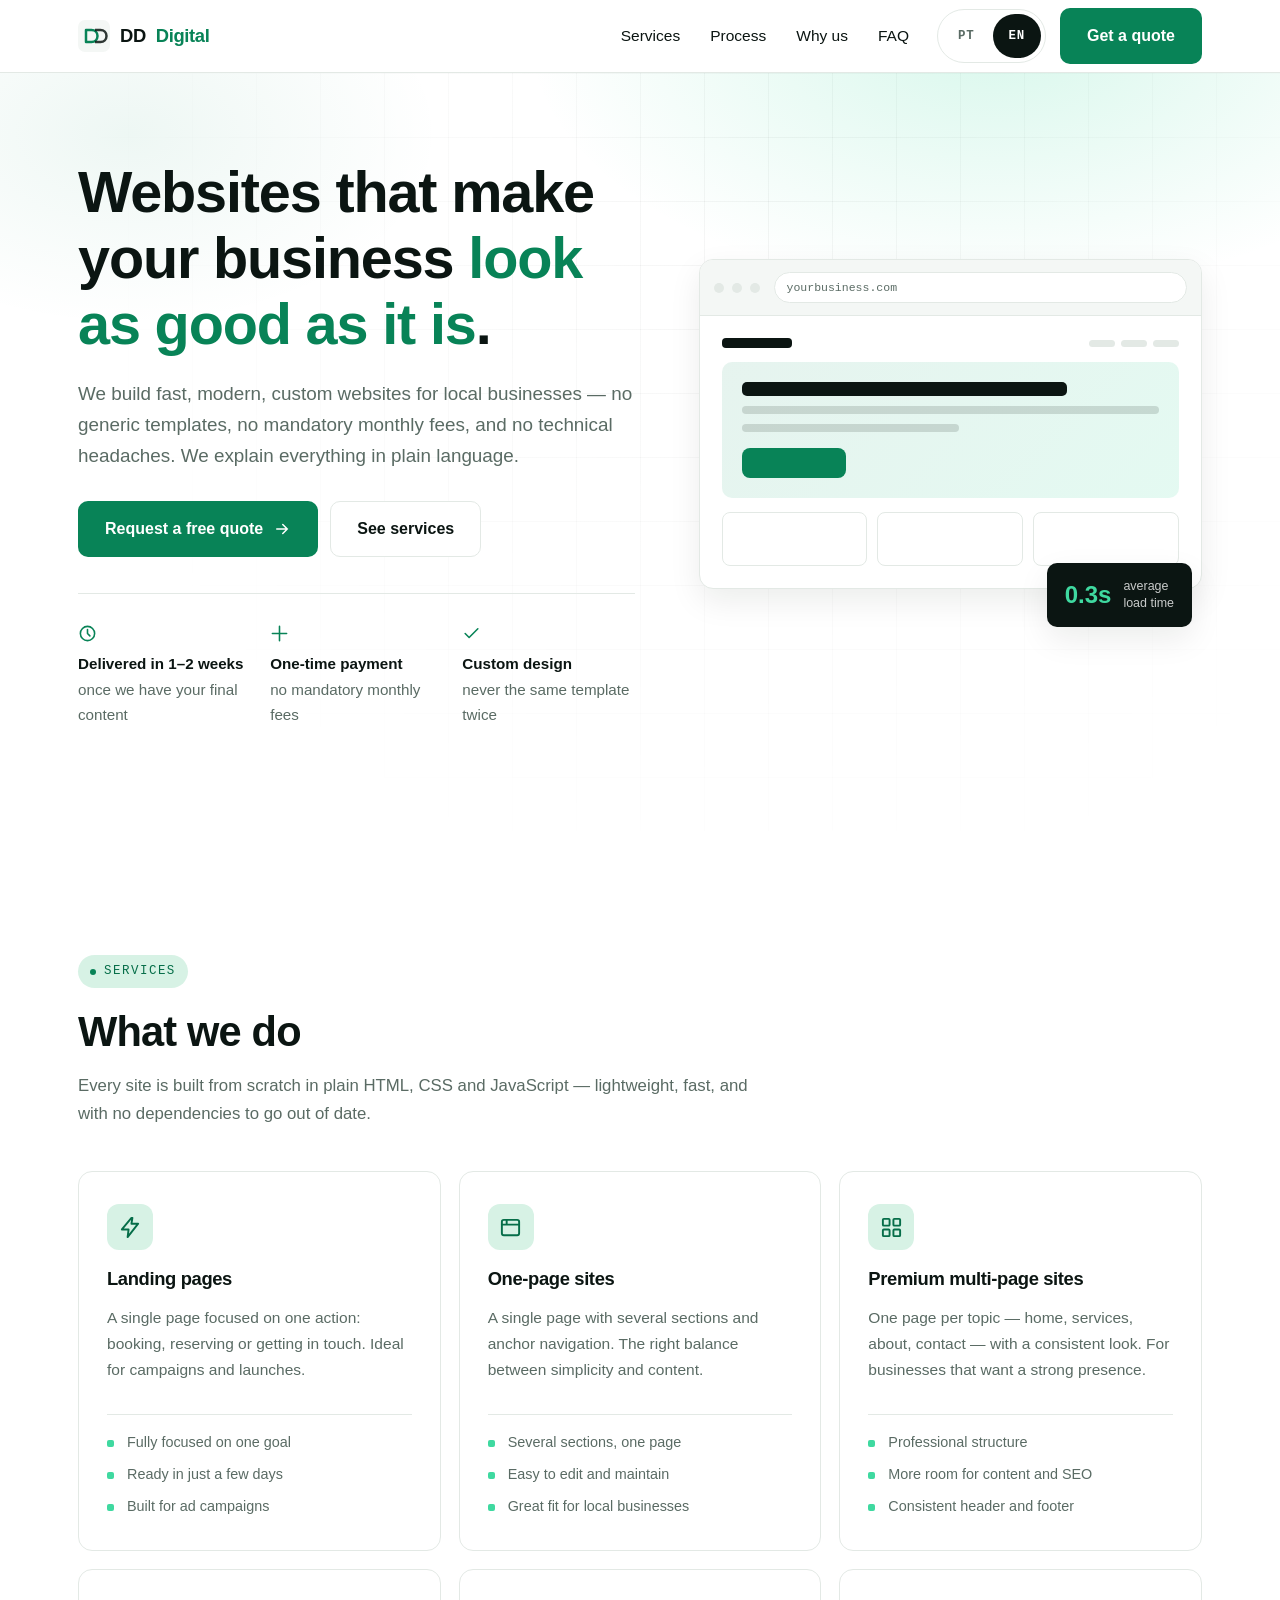
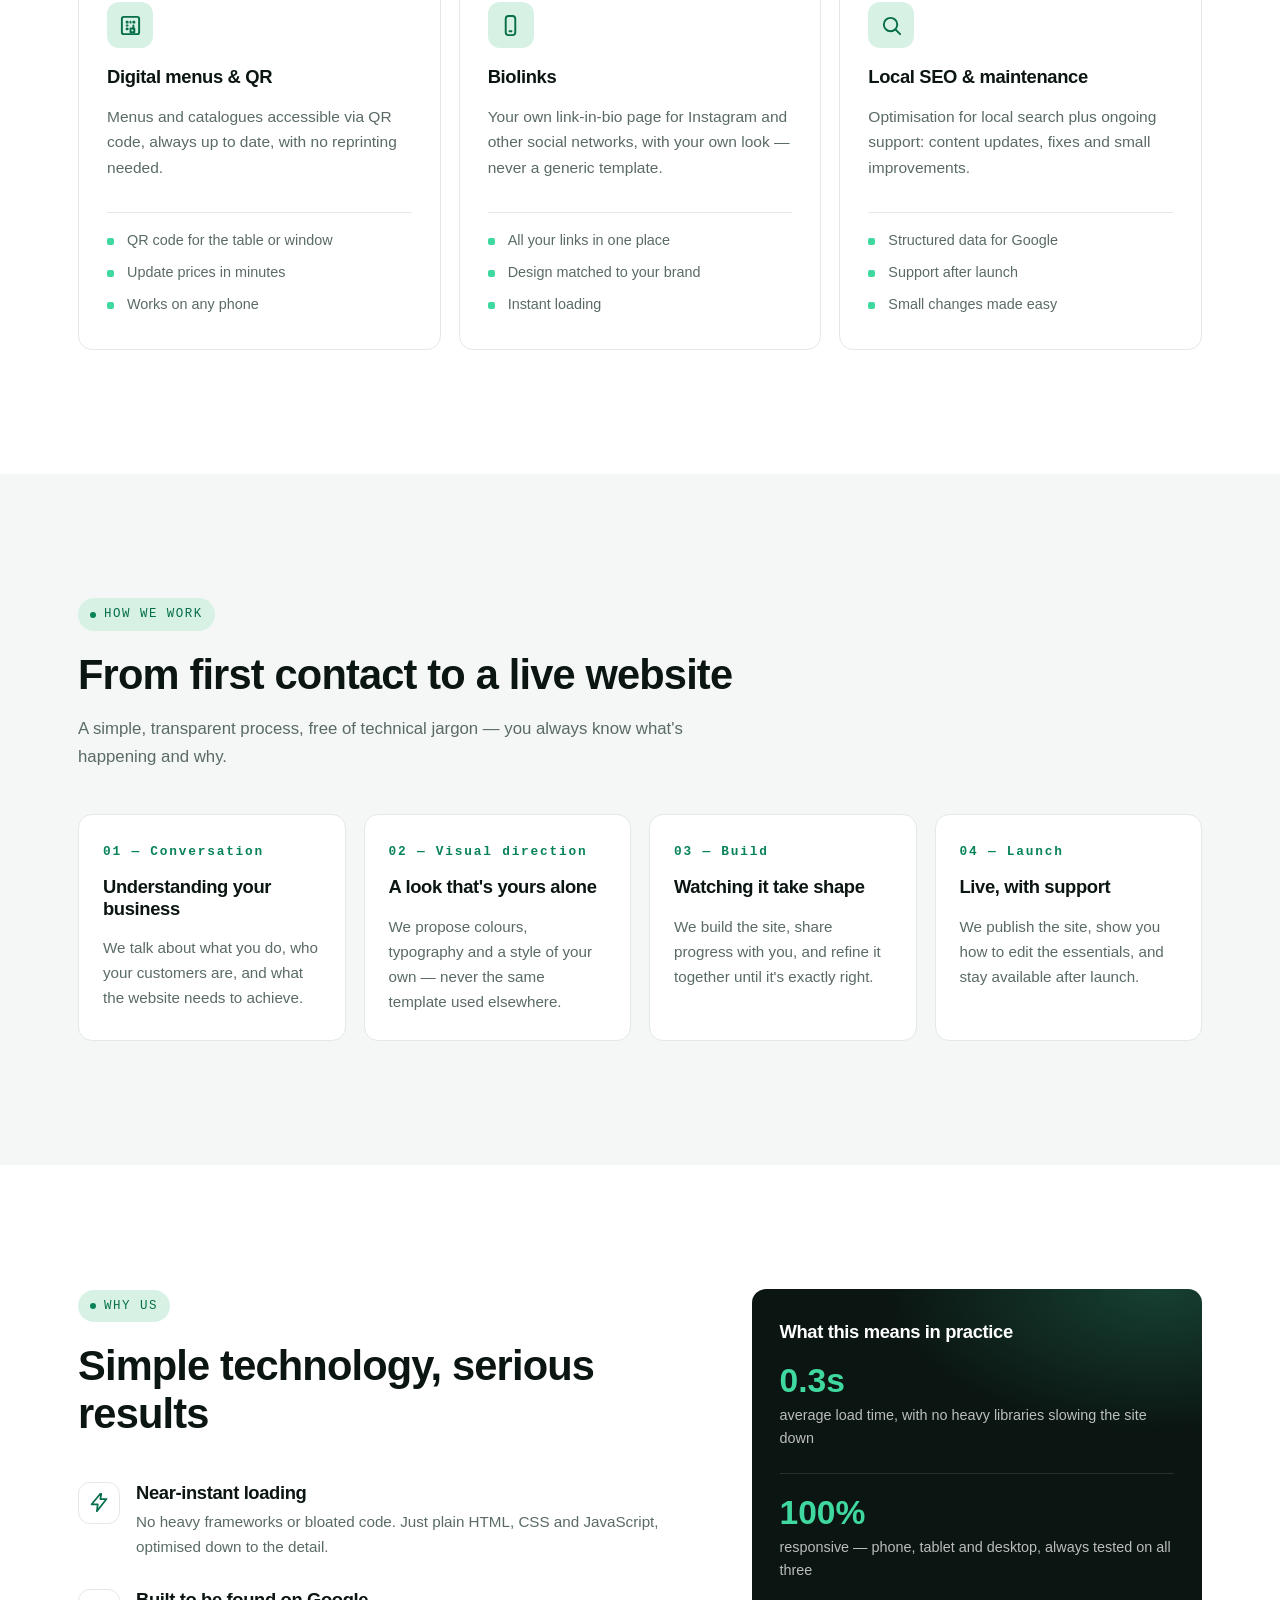
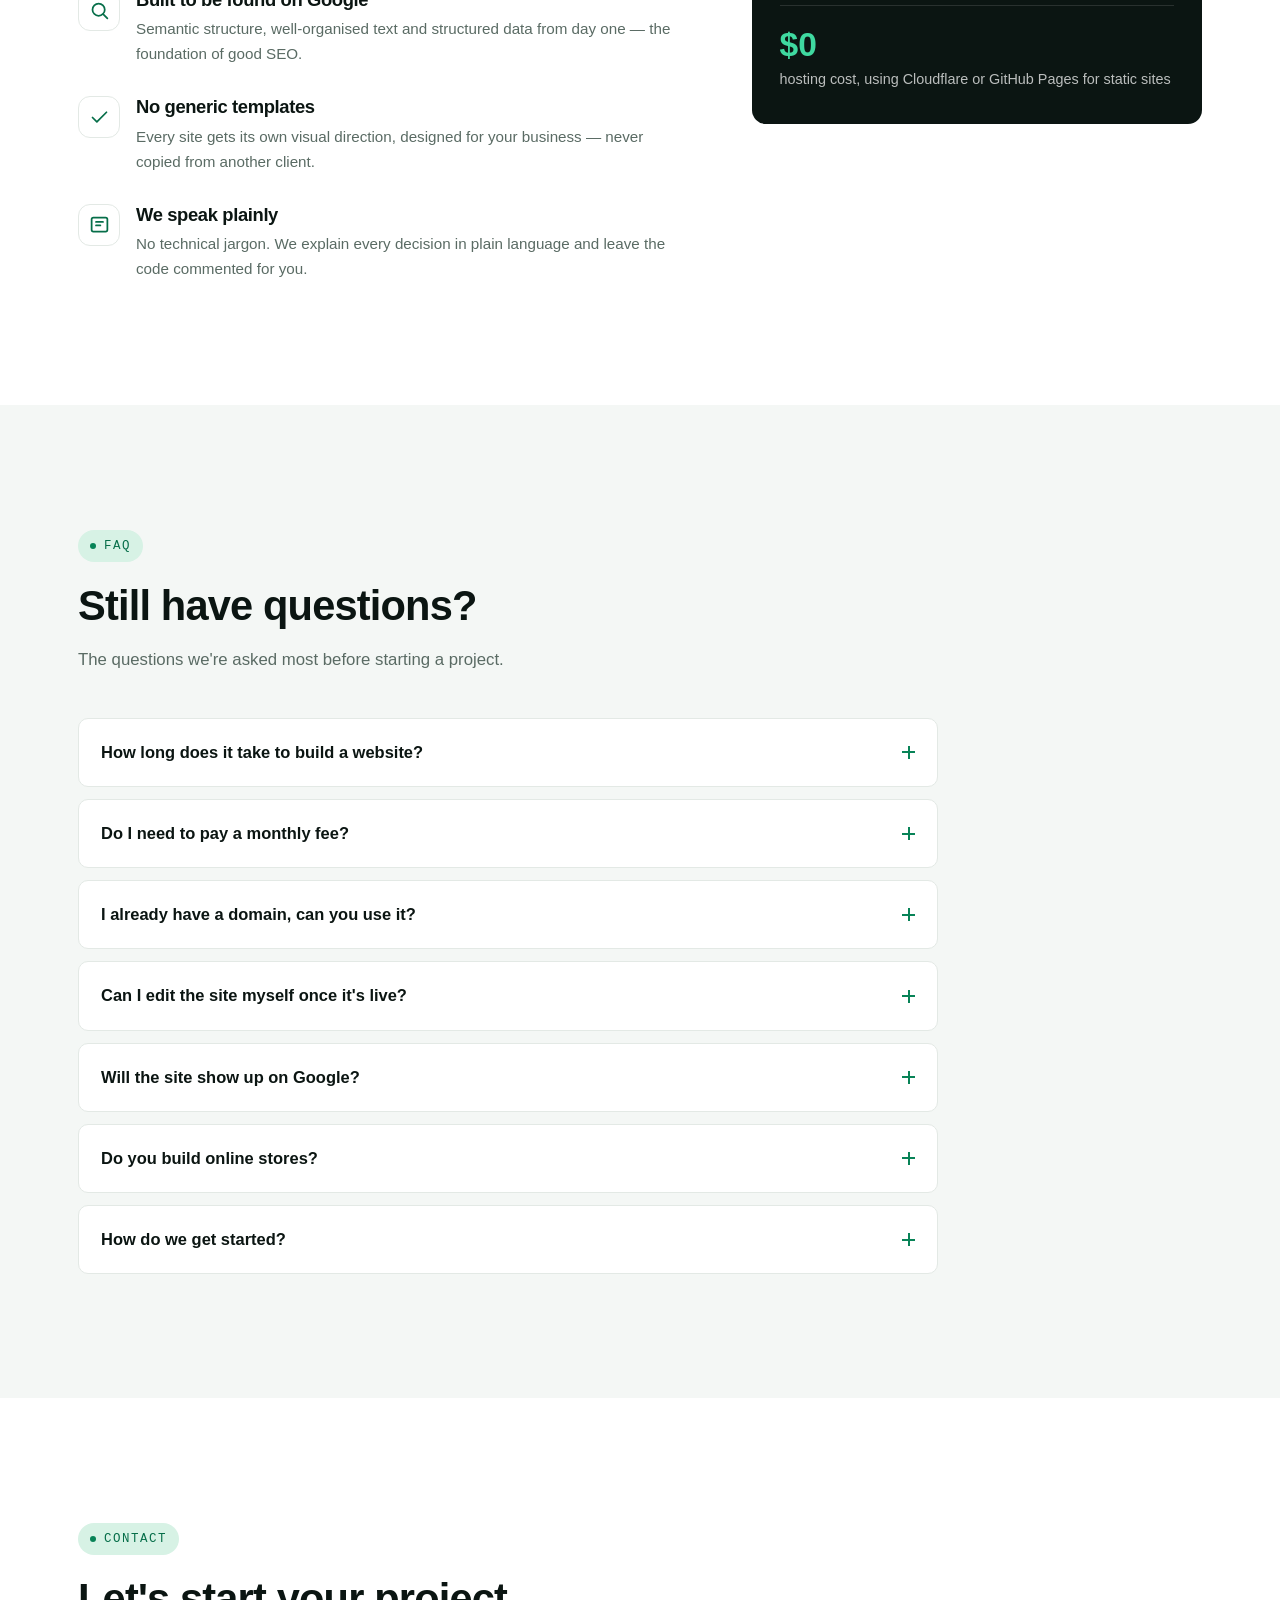
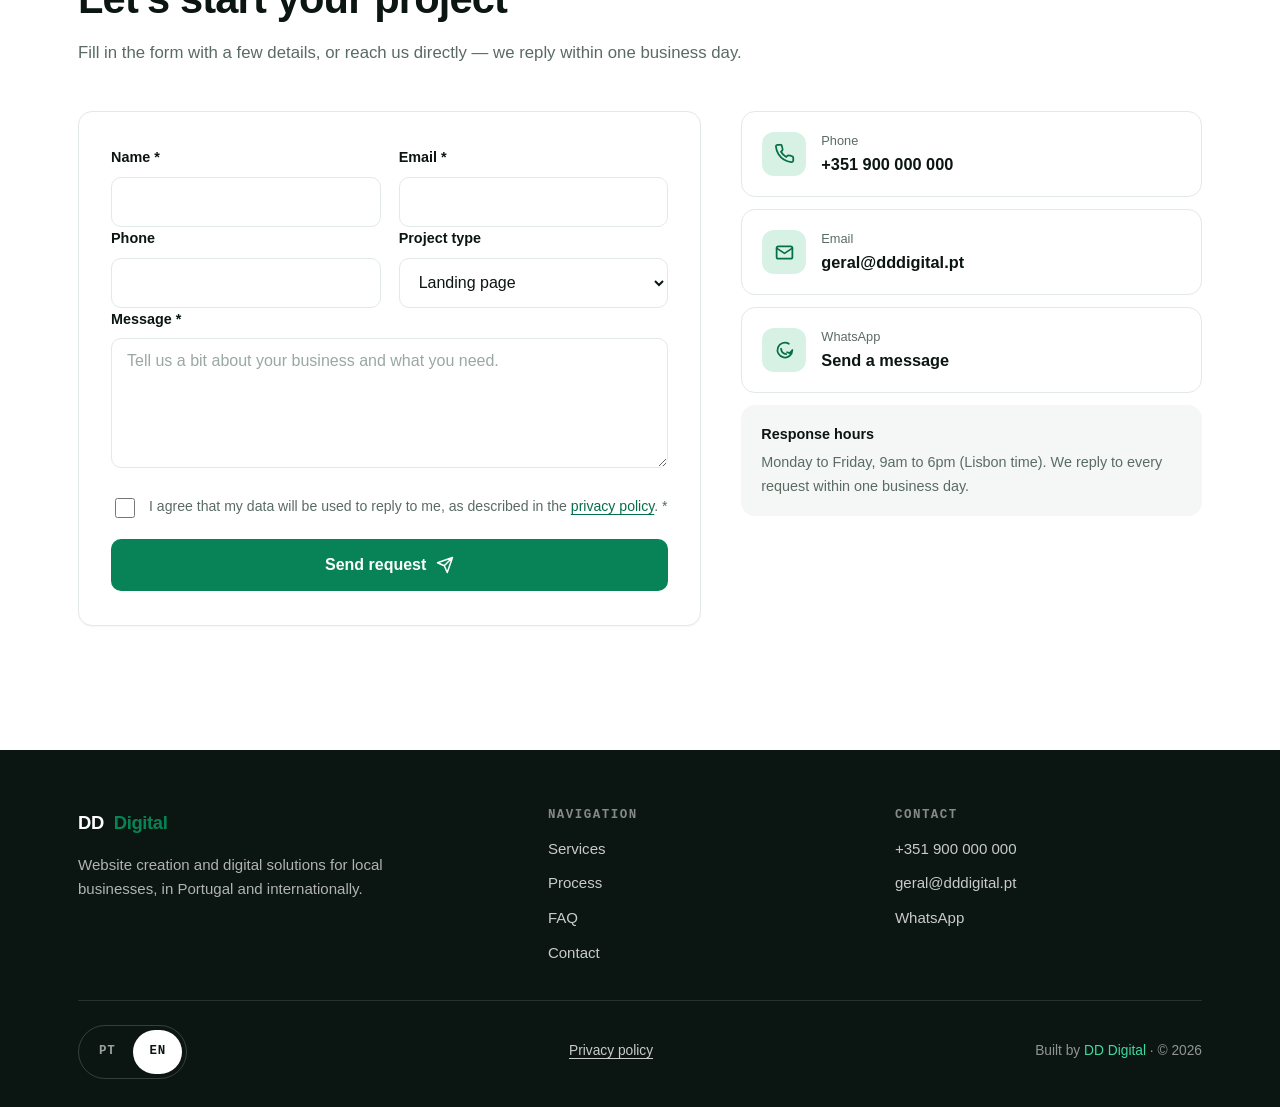
==== en/index.html @ e941ba1a "Add files via upload" ====
<!DOCTYPE html>
<html lang="en">
<head>
<meta charset="UTF-8">
<meta name="viewport" content="width=device-width, initial-scale=1">
<title>DD Digital — Websites and digital solutions for local businesses</title>
<meta name="description" content="We build fast, modern, custom websites for local businesses: landing pages, one-page sites, multi-page sites, digital menus and biolinks. Request your free quote.">
<link rel="canonical" href="https://dddigital.pt/en/">

<!-- Available languages, so Google knows this page has a Portuguese version -->
<link rel="alternate" hreflang="pt-PT" href="https://dddigital.pt/">
<link rel="alternate" hreflang="en" href="https://dddigital.pt/en/">
<link rel="alternate" hreflang="x-default" href="https://dddigital.pt/">

<!-- Favicon -->
<link rel="icon" type="image/svg+xml" href="../favicon.svg">
<meta name="theme-color" content="#088357">

<!-- Social sharing (Open Graph + Twitter) -->
<meta property="og:type" content="website">
<meta property="og:locale" content="en_US">
<meta property="og:site_name" content="DD Digital">
<meta property="og:title" content="DD Digital — Websites and digital solutions for local businesses">
<meta property="og:description" content="Fast, modern, custom websites. Landing pages, one-page sites, multi-page sites, digital menus and biolinks.">
<meta property="og:url" content="https://dddigital.pt/en/">
<meta property="og:image" content="https://dddigital.pt/img/og-image.webp">
<meta property="og:image:width" content="1200">
<meta property="og:image:height" content="630">
<meta name="twitter:card" content="summary_large_image">
<meta name="twitter:title" content="DD Digital — Websites and digital solutions">
<meta name="twitter:description" content="Fast, modern, custom websites for local businesses.">
<meta name="twitter:image" content="https://dddigital.pt/img/og-image.webp">

<link rel="stylesheet" href="../css/style.css">

<!-- Structured data: helps Google surface DD Digital in local searches -->
<script type="application/ld+json">
{
  "@context": "https://schema.org",
  "@type": "ProfessionalService",
  "name": "DD Digital",
  "url": "https://dddigital.pt/en/",
  "image": "https://dddigital.pt/img/og-image.webp",
  "description": "Website creation and digital solutions for local businesses: landing pages, one-page sites, multi-page sites, digital menus and biolinks.",
  "areaServed": ["Portugal"],
  "priceRange": "€€",
  "telephone": "+351900000000",
  "email": "geral@dddigital.pt",
  "sameAs": []
}
</script>
<script type="application/ld+json">
{
  "@context": "https://schema.org",
  "@type": "FAQPage",
  "mainEntity": [
    {
      "@type": "Question",
      "name": "How long does it take to build a website?",
      "acceptedAnswer": { "@type": "Answer", "text": "A landing page or one-page site is typically ready within 1 to 2 weeks once we receive your final text and images. A multi-page site usually takes between 2 and 4 weeks." }
    },
    {
      "@type": "Question",
      "name": "Do I need to pay a monthly fee?",
      "acceptedAnswer": { "@type": "Answer", "text": "No. The project is a one-time payment. We host on Cloudflare or GitHub Pages, both free for the static sites we build. Recurring costs only apply if you choose ongoing maintenance, content updates, or your own domain name." }
    },
    {
      "@type": "Question",
      "name": "I already have a domain, can you use it?",
      "acceptedAnswer": { "@type": "Answer", "text": "Yes. We connect your existing domain to the new site. If you don't have one yet, we can help you choose and register one." }
    },
    {
      "@type": "Question",
      "name": "Can I edit the site myself once it's live?",
      "acceptedAnswer": { "@type": "Answer", "text": "Yes, for simple changes like text, photos, or opening hours. We deliver clearly commented code and explain, in plain language, where and how to edit it. For bigger changes, we're available." }
    },
    {
      "@type": "Question",
      "name": "Will the site show up on Google?",
      "acceptedAnswer": { "@type": "Answer", "text": "Every site we build is already optimised for search engines: semantic structure, fast loading, well-organised text and structured data. That's the foundation of good SEO. Ranking well for competitive searches may need ongoing content work, which we can also support." }
    },
    {
      "@type": "Question",
      "name": "Do you build online stores?",
      "acceptedAnswer": { "@type": "Answer", "text": "Our focus is institutional and presentation websites, without shopping carts or payment systems. If your business needs an online store, we're happy to discuss the right solution for you." }
    },
    {
      "@type": "Question",
      "name": "How do we get started?",
      "acceptedAnswer": { "@type": "Answer", "text": "Fill in the form or contact us by phone, email or WhatsApp. We'll talk about your business, propose a visual direction and a timeline, and only move forward once everything is aligned." }
    }
  ]
}
</script>
</head>
<body>

<a class="salta-conteudo" href="#conteudo">Skip to content</a>

<!-- ===== HEADER ===== -->
<header class="cabecalho">
  <div class="wrap cabecalho__interior">
    <a href="#inicio" class="logo" aria-label="DD Digital — home page">
      <svg class="logo__marca" viewBox="0 0 64 64" aria-hidden="true">
        <rect width="64" height="64" rx="14" fill="#F4F7F5"/>
        <path d="M16 20h11c6.6 0 12 5 12 12s-5.4 12-12 12H16V20z" fill="none" stroke="#088357" stroke-width="5" stroke-linejoin="round"/>
        <path d="M34 20h11c6.6 0 12 5 12 12s-5.4 12-12 12H34" fill="none" stroke="#0B1512" stroke-width="5" stroke-linejoin="round" opacity=".85"/>
      </svg>
      DD <span>Digital</span>
    </a>

    <nav class="nav" id="nav-principal">
      <ul class="nav__lista">
        <li><a href="#services">Services</a></li>
        <li><a href="#process">Process</a></li>
        <li><a href="#why">Why us</a></li>
        <li><a href="#faq">FAQ</a></li>
      </ul>
      <div class="idiomas" aria-label="Choose language">
        <a href="../index.html" lang="pt-PT" hreflang="pt-PT">PT</a>
        <a href="index.html" aria-current="true" lang="en" hreflang="en">EN</a>
      </div>
      <a href="#contact" class="btn btn--principal">Get a quote</a>
    </nav>

    <button class="menu-botao" aria-label="Open menu" aria-expanded="false" aria-controls="nav-principal">
      <span class="menu-botao__barras"></span>
    </button>
  </div>
</header>

<main id="conteudo">

  <!-- ===== HERO ===== -->
  <section class="hero" id="inicio">
    <div class="wrap hero__interior">
      <div class="surge">
        <h1>Websites that make your business <em>look as good as it is</em>.</h1>
        <p class="hero__texto">
          We build fast, modern, custom websites for local businesses —
          no generic templates, no mandatory monthly fees, and no technical headaches.
          We explain everything in plain language.
        </p>
        <div class="hero__accoes">
          <a href="#contact" class="btn btn--principal">
            Request a free quote
            <svg viewBox="0 0 24 24" fill="none" stroke="currentColor" stroke-width="2" stroke-linecap="round" aria-hidden="true"><path d="M5 12h14M13 6l6 6-6 6"/></svg>
          </a>
          <a href="#services" class="btn btn--contorno">See services</a>
        </div>
        <ul class="provas">
          <li>
            <svg viewBox="0 0 24 24" fill="none" stroke="currentColor" stroke-width="2" stroke-linecap="round" stroke-linejoin="round" aria-hidden="true"><circle cx="12" cy="12" r="9"/><path d="M12 7v5l3 3"/></svg>
            <span><strong>Delivered in 1–2 weeks</strong><br>once we have your final content</span>
          </li>
          <li>
            <svg viewBox="0 0 24 24" fill="none" stroke="currentColor" stroke-width="2" stroke-linecap="round" stroke-linejoin="round" aria-hidden="true"><path d="M12 3v18M3 12h18"/></svg>
            <span><strong>One-time payment</strong><br>no mandatory monthly fees</span>
          </li>
          <li>
            <svg viewBox="0 0 24 24" fill="none" stroke="currentColor" stroke-width="2" stroke-linecap="round" stroke-linejoin="round" aria-hidden="true"><path d="M4 12l5 5L20 6"/></svg>
            <span><strong>Custom design</strong><br>never the same template twice</span>
          </li>
        </ul>
      </div>

      <div class="surge" aria-hidden="true">
        <div class="janela">
          <div class="janela__barra">
            <span class="janela__ponto"></span><span class="janela__ponto"></span><span class="janela__ponto"></span>
            <span class="janela__url">yourbusiness.com</span>
          </div>
          <div class="janela__ecra">
            <div class="esboco">
              <div class="esboco__topo">
                <span class="esboco__marca"></span>
                <div class="esboco__menu"><span></span><span></span><span></span></div>
              </div>
              <div class="esboco__hero">
                <span class="esboco__titulo"></span>
                <span class="esboco__linha"></span>
                <span class="esboco__linha esboco__linha--curta"></span>
                <span class="esboco__btn"></span>
              </div>
              <div class="esboco__cartoes">
                <span class="esboco__cartao"></span><span class="esboco__cartao"></span><span class="esboco__cartao"></span>
              </div>
            </div>
          </div>
        </div>
        <div class="selo">
          <span class="selo__valor">0.3s</span>
          <span class="selo__texto">average<br>load time</span>
        </div>
      </div>
    </div>
  </section>

  <!-- ===== SERVICES ===== -->
  <section class="seccao" id="services">
    <div class="wrap">
      <div class="cabecalho-seccao surge">
        <span class="etiqueta">Services</span>
        <h2>What we do</h2>
        <p>Every site is built from scratch in plain HTML, CSS and JavaScript — lightweight, fast, and with no dependencies to go out of date.</p>
      </div>

      <div class="grelha-servicos">
        <article class="servico surge">
          <span class="servico__icone">
            <svg viewBox="0 0 24 24" fill="none" stroke="currentColor" stroke-width="2" stroke-linecap="round" stroke-linejoin="round" aria-hidden="true"><path d="M13 2L3 14h7l-1 8 11-14h-7l1-6z"/></svg>
          </span>
          <h3>Landing pages</h3>
          <p>A single page focused on one action: booking, reserving or getting in touch. Ideal for campaigns and launches.</p>
          <ul class="servico__lista">
            <li>Fully focused on one goal</li>
            <li>Ready in just a few days</li>
            <li>Built for ad campaigns</li>
          </ul>
        </article>

        <article class="servico surge">
          <span class="servico__icone">
            <svg viewBox="0 0 24 24" fill="none" stroke="currentColor" stroke-width="2" stroke-linecap="round" stroke-linejoin="round" aria-hidden="true"><rect x="3" y="4" width="18" height="16" rx="2"/><path d="M3 9h18M8 4v5"/></svg>
          </span>
          <h3>One-page sites</h3>
          <p>A single page with several sections and anchor navigation. The right balance between simplicity and content.</p>
          <ul class="servico__lista">
            <li>Several sections, one page</li>
            <li>Easy to edit and maintain</li>
            <li>Great fit for local businesses</li>
          </ul>
        </article>

        <article class="servico surge">
          <span class="servico__icone">
            <svg viewBox="0 0 24 24" fill="none" stroke="currentColor" stroke-width="2" stroke-linecap="round" stroke-linejoin="round" aria-hidden="true"><rect x="3" y="3" width="7" height="7" rx="1"/><rect x="14" y="3" width="7" height="7" rx="1"/><rect x="3" y="14" width="7" height="7" rx="1"/><rect x="14" y="14" width="7" height="7" rx="1"/></svg>
          </span>
          <h3>Premium multi-page sites</h3>
          <p>One page per topic — home, services, about, contact — with a consistent look. For businesses that want a strong presence.</p>
          <ul class="servico__lista">
            <li>Professional structure</li>
            <li>More room for content and SEO</li>
            <li>Consistent header and footer</li>
          </ul>
        </article>

        <article class="servico surge">
          <span class="servico__icone">
            <svg viewBox="0 0 24 24" fill="none" stroke="currentColor" stroke-width="2" stroke-linecap="round" stroke-linejoin="round" aria-hidden="true"><rect x="3" y="3" width="18" height="18" rx="2"/><path d="M8 8h1v1H8zM8 15h1v1H8zM15 8h1v1h-1zM12 8v1M8 12h1M15 12v4M12 15h4v4h-4z"/></svg>
          </span>
          <h3>Digital menus & QR</h3>
          <p>Menus and catalogues accessible via QR code, always up to date, with no reprinting needed.</p>
          <ul class="servico__lista">
            <li>QR code for the table or window</li>
            <li>Update prices in minutes</li>
            <li>Works on any phone</li>
          </ul>
        </article>

        <article class="servico surge">
          <span class="servico__icone">
            <svg viewBox="0 0 24 24" fill="none" stroke="currentColor" stroke-width="2" stroke-linecap="round" stroke-linejoin="round" aria-hidden="true"><rect x="7" y="2" width="10" height="20" rx="3"/><path d="M11 18h2"/></svg>
          </span>
          <h3>Biolinks</h3>
          <p>Your own link-in-bio page for Instagram and other social networks, with your own look — never a generic template.</p>
          <ul class="servico__lista">
            <li>All your links in one place</li>
            <li>Design matched to your brand</li>
            <li>Instant loading</li>
          </ul>
        </article>

        <article class="servico surge">
          <span class="servico__icone">
            <svg viewBox="0 0 24 24" fill="none" stroke="currentColor" stroke-width="2" stroke-linecap="round" stroke-linejoin="round" aria-hidden="true"><circle cx="11" cy="11" r="7"/><path d="M21 21l-4.3-4.3"/></svg>
          </span>
          <h3>Local SEO & maintenance</h3>
          <p>Optimisation for local search plus ongoing support: content updates, fixes and small improvements.</p>
          <ul class="servico__lista">
            <li>Structured data for Google</li>
            <li>Support after launch</li>
            <li>Small changes made easy</li>
          </ul>
        </article>
      </div>
    </div>
  </section>

  <!-- ===== PROCESS ===== -->
  <section class="seccao seccao--nevoa" id="process">
    <div class="wrap">
      <div class="cabecalho-seccao surge">
        <span class="etiqueta">How we work</span>
        <h2>From first contact to a live website</h2>
        <p>A simple, transparent process, free of technical jargon — you always know what's happening and why.</p>
      </div>

      <div class="grelha-processo">
        <div class="passo surge">
          <span class="passo__numero">01 — Conversation</span>
          <h3>Understanding your business</h3>
          <p>We talk about what you do, who your customers are, and what the website needs to achieve.</p>
        </div>
        <div class="passo surge">
          <span class="passo__numero">02 — Visual direction</span>
          <h3>A look that's yours alone</h3>
          <p>We propose colours, typography and a style of your own — never the same template used elsewhere.</p>
        </div>
        <div class="passo surge">
          <span class="passo__numero">03 — Build</span>
          <h3>Watching it take shape</h3>
          <p>We build the site, share progress with you, and refine it together until it's exactly right.</p>
        </div>
        <div class="passo surge">
          <span class="passo__numero">04 — Launch</span>
          <h3>Live, with support</h3>
          <p>We publish the site, show you how to edit the essentials, and stay available after launch.</p>
        </div>
      </div>
    </div>
  </section>

  <!-- ===== WHY DD DIGITAL ===== -->
  <section class="seccao" id="why">
    <div class="wrap porque">
      <div>
        <div class="cabecalho-seccao surge">
          <span class="etiqueta">Why us</span>
          <h2>Simple technology, serious results</h2>
        </div>

        <div class="razoes">
          <div class="razao surge">
            <span class="razao__icone">
              <svg viewBox="0 0 24 24" fill="none" stroke="currentColor" stroke-width="2" stroke-linecap="round" stroke-linejoin="round" aria-hidden="true"><path d="M13 2L3 14h7l-1 8 11-14h-7l1-6z"/></svg>
            </span>
            <div>
              <h3>Near-instant loading</h3>
              <p>No heavy frameworks or bloated code. Just plain HTML, CSS and JavaScript, optimised down to the detail.</p>
            </div>
          </div>
          <div class="razao surge">
            <span class="razao__icone">
              <svg viewBox="0 0 24 24" fill="none" stroke="currentColor" stroke-width="2" stroke-linecap="round" stroke-linejoin="round" aria-hidden="true"><circle cx="11" cy="11" r="7"/><path d="M21 21l-4.3-4.3"/></svg>
            </span>
            <div>
              <h3>Built to be found on Google</h3>
              <p>Semantic structure, well-organised text and structured data from day one — the foundation of good SEO.</p>
            </div>
          </div>
          <div class="razao surge">
            <span class="razao__icone">
              <svg viewBox="0 0 24 24" fill="none" stroke="currentColor" stroke-width="2" stroke-linecap="round" stroke-linejoin="round" aria-hidden="true"><path d="M4 12l5 5L20 6"/></svg>
            </span>
            <div>
              <h3>No generic templates</h3>
              <p>Every site gets its own visual direction, designed for your business — never copied from another client.</p>
            </div>
          </div>
          <div class="razao surge">
            <span class="razao__icone">
              <svg viewBox="0 0 24 24" fill="none" stroke="currentColor" stroke-width="2" stroke-linecap="round" stroke-linejoin="round" aria-hidden="true"><path d="M8 9h8M8 13h5"/><rect x="3" y="4" width="18" height="16" rx="2"/></svg>
            </span>
            <div>
              <h3>We speak plainly</h3>
              <p>No technical jargon. We explain every decision in plain language and leave the code commented for you.</p>
            </div>
          </div>
        </div>
      </div>

      <div class="numeros surge">
        <h3>What this means in practice</h3>
        <div class="numeros__lista">
          <div class="numeros__item">
            <span class="numeros__valor">0.3s</span>
            <p>average load time, with no heavy libraries slowing the site down</p>
          </div>
          <div class="numeros__item">
            <span class="numeros__valor">100%</span>
            <p>responsive — phone, tablet and desktop, always tested on all three</p>
          </div>
          <div class="numeros__item">
            <span class="numeros__valor">$0</span>
            <p>hosting cost, using Cloudflare or GitHub Pages for static sites</p>
          </div>
        </div>
      </div>
    </div>
  </section>

  <!-- ===== FAQ ===== -->
  <section class="seccao seccao--nevoa" id="faq">
    <div class="wrap">
      <div class="cabecalho-seccao surge">
        <span class="etiqueta">FAQ</span>
        <h2>Still have questions?</h2>
        <p>The questions we're asked most before starting a project.</p>
      </div>

      <div class="faq surge">
        <details>
          <summary>How long does it take to build a website?</summary>
          <div class="faq__resposta">A landing page or one-page site is typically ready within 1 to 2 weeks once we receive your final text and images. A multi-page site usually takes between 2 and 4 weeks.</div>
        </details>
        <details>
          <summary>Do I need to pay a monthly fee?</summary>
          <div class="faq__resposta">No. The project is a one-time payment. We host on Cloudflare or GitHub Pages, both free for the static sites we build. Recurring costs only apply if you choose ongoing maintenance, content updates, or your own domain name.</div>
        </details>
        <details>
          <summary>I already have a domain, can you use it?</summary>
          <div class="faq__resposta">Yes. We connect your existing domain to the new site. If you don't have one yet, we can help you choose and register one.</div>
        </details>
        <details>
          <summary>Can I edit the site myself once it's live?</summary>
          <div class="faq__resposta">Yes, for simple changes like text, photos, or opening hours. We deliver clearly commented code and explain, in plain language, where and how to edit it. For bigger changes, we're available.</div>
        </details>
        <details>
          <summary>Will the site show up on Google?</summary>
          <div class="faq__resposta">Every site we build is already optimised for search engines: semantic structure, fast loading, well-organised text and structured data. That's the foundation of good SEO. Ranking well for competitive searches may need ongoing content work, which we can also support.</div>
        </details>
        <details>
          <summary>Do you build online stores?</summary>
          <div class="faq__resposta">Our focus is institutional and presentation websites, without shopping carts or payment systems. If your business needs an online store, we're happy to discuss the right solution for you.</div>
        </details>
        <details>
          <summary>How do we get started?</summary>
          <div class="faq__resposta">Fill in the form or contact us by phone, email or WhatsApp. We'll talk about your business, propose a visual direction and a timeline, and only move forward once everything is aligned.</div>
        </details>
      </div>
    </div>
  </section>

  <!-- ===== CONTACT ===== -->
  <section class="seccao" id="contact">
    <div class="wrap">
      <div class="cabecalho-seccao surge">
        <span class="etiqueta">Contact</span>
        <h2>Let's start your project</h2>
        <p>Fill in the form with a few details, or reach us directly — we reply within one business day.</p>
      </div>

      <div class="contacto">
        <!-- Form connected to the free Web3Forms service (web3forms.com).
             1. Create a free account at web3forms.com with the company email.
             2. Copy the "Access Key" you're given.
             3. Replace the value marked below with that key. -->
        <form class="formulario surge" data-idioma="en" aria-label="Contact form">
          <input type="hidden" name="access_key" value="SUBSTITUIR-CHAVE-WEB3FORMS">
          <input type="hidden" name="subject" value="New quote request — DD Digital website">
          <input type="hidden" name="from_name" value="DD Digital website">
          <input type="hidden" name="language" value="English">

          <!-- Spam-trap field: hidden from real visitors -->
          <div class="anti-spam" aria-hidden="true">
            <label for="bot_check">Do not fill this field in</label>
            <input type="text" id="bot_check" name="bot_check" tabindex="-1" autocomplete="off">
          </div>

          <div class="campo--metade">
            <div class="campo">
              <label for="nome">Name *</label>
              <input type="text" id="nome" name="Name" required autocomplete="name">
            </div>
            <div class="campo">
              <label for="email">Email *</label>
              <input type="email" id="email" name="Email" required autocomplete="email">
            </div>
          </div>

          <div class="campo--metade">
            <div class="campo">
              <label for="telefone">Phone</label>
              <input type="tel" id="telefone" name="Phone" autocomplete="tel">
            </div>
            <div class="campo">
              <label for="tipo">Project type</label>
              <select id="tipo" name="Project type">
                <option>Landing page</option>
                <option>One-page site</option>
                <option>Multi-page site</option>
                <option>Digital menu / QR</option>
                <option>Biolink</option>
                <option>Not sure yet</option>
              </select>
            </div>
          </div>

          <div class="campo">
            <label for="mensagem">Message *</label>
            <textarea id="mensagem" name="Message" required placeholder="Tell us a bit about your business and what you need."></textarea>
          </div>

          <div class="campo campo--consentimento">
            <input type="checkbox" id="consentimento" required>
            <label for="consentimento">I agree that my data will be used to reply to me, as described in the <a href="privacy.html">privacy policy</a>. *</label>
          </div>

          <button type="submit" class="btn btn--principal">
            Send request
            <svg viewBox="0 0 24 24" fill="none" stroke="currentColor" stroke-width="2" stroke-linecap="round" stroke-linejoin="round" aria-hidden="true"><path d="M22 2L11 13M22 2l-7 20-4-9-9-4 20-7z"/></svg>
          </button>

          <p class="formulario__aviso" role="status" aria-live="polite"></p>
        </form>

        <div class="diretos surge">
          <!-- REPLACE: real phone number -->
          <a class="direto" href="tel:+351900000000">
            <span class="direto__icone">
              <svg viewBox="0 0 24 24" fill="none" stroke="currentColor" stroke-width="2" stroke-linecap="round" stroke-linejoin="round" aria-hidden="true"><path d="M22 16.9v3a2 2 0 0 1-2.2 2 19.8 19.8 0 0 1-8.6-3 19.5 19.5 0 0 1-6-6 19.8 19.8 0 0 1-3-8.7A2 2 0 0 1 4.1 2h3a2 2 0 0 1 2 1.7c.1 1 .4 2 .7 3a2 2 0 0 1-.5 2.1L8 10a16 16 0 0 0 6 6l1.2-1.3a2 2 0 0 1 2.1-.5c1 .3 2 .5 3 .7a2 2 0 0 1 1.7 2z"/></svg>
            </span>
            <span>
              <span class="direto__etiqueta">Phone</span>
              <span class="direto__valor">+351 900 000 000</span>
            </span>
          </a>
          <!-- REPLACE: real email -->
          <a class="direto" href="mailto:geral@dddigital.pt">
            <span class="direto__icone">
              <svg viewBox="0 0 24 24" fill="none" stroke="currentColor" stroke-width="2" stroke-linecap="round" stroke-linejoin="round" aria-hidden="true"><rect x="3" y="5" width="18" height="14" rx="2"/><path d="M3 7l9 6 9-6"/></svg>
            </span>
            <span>
              <span class="direto__etiqueta">Email</span>
              <span class="direto__valor">geral@dddigital.pt</span>
            </span>
          </a>
          <!-- REPLACE: real WhatsApp number (with country code, no spaces or +) -->
          <a class="direto" href="https://wa.me/351900000000" target="_blank" rel="noopener">
            <span class="direto__icone">
              <svg viewBox="0 0 24 24" fill="none" stroke="currentColor" stroke-width="2" stroke-linecap="round" stroke-linejoin="round" aria-hidden="true"><path d="M21 11.5a8.5 8.5 0 1 1-4-7.2M21 11.5L18 15l-3-1"/><path d="M8 10s.5 3 2 4.5S14 16 14 16"/></svg>
            </span>
            <span>
              <span class="direto__etiqueta">WhatsApp</span>
              <span class="direto__valor">Send a message</span>
            </span>
          </a>
          <div class="horario">
            <strong>Response hours</strong>
            Monday to Friday, 9am to 6pm (Lisbon time). We reply to every request within one business day.
          </div>
        </div>
      </div>
    </div>
  </section>

</main>

<!-- ===== FOOTER ===== -->
<footer class="rodape">
  <div class="wrap">
    <div class="rodape__topo">
      <div class="rodape__sobre">
        <a href="#inicio" class="logo">DD <span>Digital</span></a>
        <p>Website creation and digital solutions for local businesses, in Portugal and internationally.</p>
      </div>
      <div>
        <h4>Navigation</h4>
        <ul class="rodape__lista">
          <li><a href="#services">Services</a></li>
          <li><a href="#process">Process</a></li>
          <li><a href="#faq">FAQ</a></li>
          <li><a href="#contact">Contact</a></li>
        </ul>
      </div>
      <div>
        <h4>Contact</h4>
        <ul class="rodape__lista">
          <li><a href="tel:+351900000000">+351 900 000 000</a></li>
          <li><a href="mailto:geral@dddigital.pt">geral@dddigital.pt</a></li>
          <li><a href="https://wa.me/351900000000" target="_blank" rel="noopener">WhatsApp</a></li>
        </ul>
      </div>
    </div>
    <div class="rodape__fim">
      <div class="idiomas" aria-label="Choose language">
        <a href="../index.html" lang="pt-PT" hreflang="pt-PT">PT</a>
        <a href="index.html" aria-current="true" lang="en" hreflang="en">EN</a>
      </div>
      <a href="privacy.html">Privacy policy</a>
      <p class="credito">
        Built by <a href="https://dddigital.pt" target="_blank" rel="noopener">DD Digital</a>
        · © <span id="ano"></span>
      </p>
    </div>
  </div>
</footer>

<script src="../js/main.js"></script>
</body>
</html>
---- css/style.css ----
/* =========================================================
   DD DIGITAL — folha de estilos única
   Organização do ficheiro:
   01. Tipos de letra      06. Serviços
   02. Variáveis (:root)   07. Processo
   03. Base e reset        08. Porquê a DD Digital
   04. Cabeçalho e menu    09. FAQ
   05. Hero                10. Contacto
                           11. Rodapé
                           12. Páginas simples (privacidade / 404)
                           13. Animações
                           14. Ecrãs maiores (tablet e PC)
   ========================================================= */


/* ===== 01. TIPOS DE LETRA ================================
   Guardados na pasta /fonts. Não há pedidos ao Google,
   por isso o site carrega mais depressa e não envia dados
   dos visitantes para fora.
   ========================================================= */
@font-face {
  font-family: 'Inter';
  src: url('../fonts/inter-var.woff2') format('woff2');
  font-weight: 400 700;
  font-style: normal;
  font-display: swap;
}
@font-face {
  font-family: 'Space Grotesk';
  src: url('../fonts/space-grotesk-var.woff2') format('woff2');
  font-weight: 500 700;
  font-style: normal;
  font-display: swap;
}


/* ===== 02. VARIÁVEIS =====================================
   Mudar uma cor aqui muda-a no site inteiro.
   ========================================================= */
:root {
  /* Cores */
  --branco: #FFFFFF;
  --nevoa: #F4F7F5;          /* fundo das secções alternadas */
  --tinta: #0B1512;          /* texto principal */
  --cinza: #5A6B64;          /* texto secundário */
  --linha: #E3E9E5;          /* bordas finas */
  --verde: #088357;          /* cor principal da marca (ajustado para contraste AA com texto branco) */
  --verde-escuro: #066E49;   /* hover e texto verde */
  --menta: #D7F2E5;          /* fundos de etiquetas */
  --verde-luz: #3FD9A0;      /* só detalhes gráficos, nunca texto */

  /* Tipos de letra */
  --fonte-titulo: 'Space Grotesk', 'Helvetica Neue', Arial, sans-serif;
  --fonte-texto: 'Inter', -apple-system, BlinkMacSystemFont, 'Segoe UI', Arial, sans-serif;
  --fonte-mono: ui-monospace, 'SF Mono', Menlo, Consolas, monospace;

  /* Espaçamentos */
  --espaco-seccao: 88px;     /* altura de respiro entre secções */
  --largura-max: 1180px;     /* largura máxima do conteúdo */
  --raio: 14px;              /* cantos arredondados */
  --raio-pequeno: 10px;

  /* Sombras (muito subtis — nada de efeitos pesados) */
  --sombra: 0 1px 2px rgba(11, 21, 18, .04);
  --sombra-alta: 0 12px 32px rgba(11, 21, 18, .08);
}


/* ===== 03. BASE E RESET ================================== */
*, *::before, *::after { box-sizing: border-box; }

html {
  scroll-behavior: smooth;
  scroll-padding-top: 84px; /* para as âncoras não ficarem escondidas pelo menu fixo */
  -webkit-text-size-adjust: 100%;
}

body {
  margin: 0;
  background: var(--branco);
  color: var(--tinta);
  font-family: var(--fonte-texto);
  font-size: 17px;
  line-height: 1.65;
  -webkit-font-smoothing: antialiased;
  overflow-x: hidden; /* rede de segurança: nunca deixar aparecer scroll horizontal */
}

h1, h2, h3, h4 {
  font-family: var(--fonte-titulo);
  line-height: 1.15;
  letter-spacing: -.02em;
  margin: 0 0 16px;
  font-weight: 700;
}

h1 { font-size: clamp(2.1rem, 7vw, 3.6rem); }
h2 { font-size: clamp(1.7rem, 5vw, 2.6rem); }
h3 { font-size: 1.15rem; font-weight: 600; }

p { margin: 0 0 16px; }
p:last-child { margin-bottom: 0; }

a { color: var(--verde-escuro); text-decoration-thickness: 1px; text-underline-offset: 3px; }
a:hover { color: var(--verde); }

img, svg { max-width: 100%; height: auto; display: block; }

ul { margin: 0; padding: 0; list-style: none; }

/* Foco sempre visível para quem navega com o teclado */
:focus-visible {
  outline: 3px solid var(--verde);
  outline-offset: 3px;
  border-radius: 4px;
}

/* Link que salta para o conteúdo (só aparece com Tab) */
.salta-conteudo {
  position: absolute;
  left: 16px;
  top: -100px;
  z-index: 200;
  background: var(--tinta);
  color: var(--branco);
  padding: 12px 20px;
  border-radius: var(--raio-pequeno);
  text-decoration: none;
  transition: top .2s;
}
.salta-conteudo:focus { top: 16px; color: var(--branco); }

/* Texto só para leitores de ecrã */
.so-leitor {
  position: absolute;
  width: 1px; height: 1px;
  padding: 0; margin: -1px;
  overflow: hidden; clip: rect(0 0 0 0);
  white-space: nowrap; border: 0;
}

/* --- Blocos reutilizáveis --- */
.wrap {
  width: 100%;
  max-width: var(--largura-max);
  margin: 0 auto;
  padding: 0 20px;
}

.seccao { padding: var(--espaco-seccao) 0; }
.seccao--nevoa { background: var(--nevoa); }

/* Etiqueta pequena que abre cada secção */
.etiqueta {
  display: inline-flex;
  align-items: center;
  gap: 8px;
  font-family: var(--fonte-mono);
  font-size: .78rem;
  letter-spacing: .12em;
  text-transform: uppercase;
  color: var(--verde-escuro);
  background: var(--menta);
  padding: 6px 12px;
  border-radius: 100px;
  margin-bottom: 20px;
}
.etiqueta::before {
  content: '';
  width: 6px; height: 6px;
  border-radius: 50%;
  background: var(--verde);
}

.cabecalho-seccao { max-width: 680px; margin-bottom: 44px; }
.cabecalho-seccao p { color: var(--cinza); font-size: 1.05rem; margin-bottom: 0; }

/* --- Botões --- */
.btn {
  display: inline-flex;
  align-items: center;
  justify-content: center;
  gap: 10px;
  min-height: 52px;              /* área de toque confortável */
  padding: 14px 26px;
  border: 1px solid transparent;
  border-radius: var(--raio-pequeno);
  font-family: var(--fonte-texto);
  font-size: 1rem;
  font-weight: 600;
  text-decoration: none;
  cursor: pointer;
  transition: background-color .2s, border-color .2s, transform .2s, color .2s;
}
.btn--principal { background: var(--verde); color: var(--branco); }
.btn--principal:hover { background: var(--verde-escuro); color: var(--branco); transform: translateY(-2px); }

.btn--contorno { background: var(--branco); color: var(--tinta); border-color: var(--linha); }
.btn--contorno:hover { border-color: var(--verde); color: var(--verde-escuro); transform: translateY(-2px); }

.btn--claro { background: var(--branco); color: var(--tinta); }
.btn--claro:hover { background: var(--menta); color: var(--verde-escuro); }

.btn svg { width: 18px; height: 18px; flex-shrink: 0; }


/* ===== 04. CABEÇALHO E MENU ============================== */
.cabecalho {
  position: sticky;
  top: 0;
  z-index: 100;
  background: rgba(255, 255, 255, .88);
  backdrop-filter: saturate(180%) blur(12px);
  -webkit-backdrop-filter: saturate(180%) blur(12px);
  border-bottom: 1px solid var(--linha);
}

.cabecalho__interior {
  display: flex;
  align-items: center;
  justify-content: space-between;
  gap: 16px;
  height: 72px;
}

/* Logótipo */
.logo {
  display: inline-flex;
  align-items: center;
  gap: 10px;
  font-family: var(--fonte-titulo);
  font-weight: 700;
  font-size: 1.15rem;
  letter-spacing: -.02em;
  color: var(--tinta);
  text-decoration: none;
}
.logo:hover { color: var(--tinta); }
.logo__marca { width: 32px; height: 32px; }
.logo span { color: var(--verde); }

/* Navegação */
.nav { display: flex; align-items: center; gap: 4px; }

.nav__lista {
  display: flex;
  flex-direction: column;
  gap: 2px;
}
.nav__lista a {
  display: block;
  padding: 12px 14px;
  color: var(--tinta);
  font-size: .97rem;
  font-weight: 500;
  text-decoration: none;
  border-radius: 8px;
  transition: background-color .2s, color .2s;
}
.nav__lista a:hover { background: var(--nevoa); color: var(--verde-escuro); }

/* Seletor de idioma PT | EN */
.idiomas {
  display: inline-flex;
  align-items: center;
  gap: 2px;
  padding: 4px;
  border: 1px solid var(--linha);
  border-radius: 100px;
  background: var(--branco);
}
.idiomas a {
  display: inline-flex;
  align-items: center;
  justify-content: center;
  min-height: 44px;
  padding: 6px 16px;
  border-radius: 100px;
  font-family: var(--fonte-mono);
  font-size: .78rem;
  font-weight: 600;
  letter-spacing: .06em;
  color: var(--cinza);
  text-decoration: none;
  transition: background-color .2s, color .2s;
}
.idiomas a:hover { color: var(--tinta); }
.idiomas a[aria-current="true"] { background: var(--tinta); color: var(--branco); }

/* Botão do menu em telemóvel */
.menu-botao {
  display: inline-flex;
  align-items: center;
  justify-content: center;
  width: 46px; height: 46px;
  background: var(--branco);
  border: 1px solid var(--linha);
  border-radius: var(--raio-pequeno);
  cursor: pointer;
  padding: 0;
}
.menu-botao__barras,
.menu-botao__barras::before,
.menu-botao__barras::after {
  content: '';
  display: block;
  width: 18px; height: 2px;
  background: var(--tinta);
  border-radius: 2px;
  transition: transform .25s, opacity .25s;
}
.menu-botao__barras { position: relative; }
.menu-botao__barras::before { position: absolute; top: -6px; }
.menu-botao__barras::after  { position: absolute; top: 6px; }

.menu-botao[aria-expanded="true"] .menu-botao__barras { background: transparent; }
.menu-botao[aria-expanded="true"] .menu-botao__barras::before { transform: translateY(6px) rotate(45deg); }
.menu-botao[aria-expanded="true"] .menu-botao__barras::after  { transform: translateY(-6px) rotate(-45deg); }

/* Em telemóvel o menu abre por baixo do cabeçalho */
@media (max-width: 899px) {
  .nav {
    position: absolute;
    top: 72px; left: 0; right: 0;
    flex-direction: column;
    align-items: stretch;
    gap: 14px;
    background: var(--branco);
    border-bottom: 1px solid var(--linha);
    padding: 18px 20px 26px;
    box-shadow: var(--sombra-alta);
    display: none;
  }
  .nav.esta-aberto { display: flex; }
  .nav__lista a { padding: 14px; font-size: 1.05rem; }
  .nav .btn { width: 100%; }
  .idiomas { align-self: flex-start; }
}
@media (min-width: 900px) {
  .menu-botao { display: none; }
}


/* ===== 05. HERO ==========================================
   Fundo branco com uma grelha muito ténue e um brilho verde
   — tudo feito em CSS, sem imagens.
   ========================================================= */
.hero {
  position: relative;
  overflow: hidden;
  padding: 64px 0 72px;
  background:
    radial-gradient(760px 420px at 78% -5%, rgba(63, 217, 160, .20), transparent 62%),
    radial-gradient(520px 320px at 10% 8%, rgba(10, 143, 95, .07), transparent 60%),
    var(--branco);
}

/* Grelha de linhas do fundo */
.hero::before {
  content: '';
  position: absolute;
  inset: 0;
  background-image:
    linear-gradient(to right, rgba(11, 21, 18, .045) 1px, transparent 1px),
    linear-gradient(to bottom, rgba(11, 21, 18, .045) 1px, transparent 1px);
  background-size: 64px 64px;
  mask-image: radial-gradient(circle at 60% 20%, #000 0%, transparent 72%);
  -webkit-mask-image: radial-gradient(circle at 60% 20%, #000 0%, transparent 72%);
  pointer-events: none;
}

.hero__interior {
  position: relative;
  z-index: 1;
  display: grid;
  grid-template-columns: minmax(0, 1fr); /* uma só coluna até ao PC, sem deixar o conteúdo forçar largura */
  gap: 52px;
}
.hero__interior > * { min-width: 0; } /* evita que o mockup "empurre" a largura no telemóvel */

.hero h1 { margin-bottom: 20px; }
.hero h1 em { font-style: normal; color: var(--verde); }

.hero__texto {
  font-size: 1.12rem;
  color: var(--cinza);
  max-width: 54ch;
  margin-bottom: 30px;
}

.hero__accoes { display: flex; flex-wrap: wrap; gap: 12px; margin-bottom: 36px; }

/* Três provas rápidas por baixo dos botões */
.provas {
  display: grid;
  grid-template-columns: minmax(0, 1fr);
  gap: 14px;
  padding-top: 28px;
  border-top: 1px solid var(--linha);
}
.provas li {
  display: flex;
  align-items: flex-start;
  gap: 10px;
  font-size: .95rem;
  color: var(--cinza);
}
.provas svg { width: 19px; height: 19px; color: var(--verde); flex-shrink: 0; margin-top: 2px; }
.provas strong { color: var(--tinta); font-weight: 600; }

/* --- Painel gráfico: uma janela de browser desenhada em CSS --- */
.janela {
  background: var(--branco);
  border: 1px solid var(--linha);
  border-radius: var(--raio);
  box-shadow: var(--sombra-alta);
  overflow: hidden;
}
.janela__barra {
  display: flex;
  align-items: center;
  gap: 8px;
  padding: 12px 14px;
  background: var(--nevoa);
  border-bottom: 1px solid var(--linha);
}
.janela__ponto { width: 10px; height: 10px; border-radius: 50%; background: var(--linha); }
.janela__url {
  flex: 1;
  margin-left: 6px;
  padding: 5px 12px;
  background: var(--branco);
  border: 1px solid var(--linha);
  border-radius: 100px;
  font-family: var(--fonte-mono);
  font-size: .72rem;
  color: var(--cinza);
  white-space: nowrap;
  overflow: hidden;
  text-overflow: ellipsis;
}
.janela__ecra { padding: 22px; }

/* Conteúdo abstrato dentro da janela */
.esboco { display: grid; grid-template-columns: minmax(0, 1fr); gap: 14px; }
.esboco__topo { display: flex; align-items: center; justify-content: space-between; }
.esboco__marca { width: 70px; height: 10px; border-radius: 4px; background: var(--tinta); }
.esboco__menu { display: flex; gap: 6px; }
.esboco__menu span { width: 26px; height: 7px; border-radius: 4px; background: var(--linha); }

.esboco__hero {
  display: grid;
  gap: 10px;
  padding: 20px;
  border-radius: var(--raio-pequeno);
  background: linear-gradient(135deg, rgba(10, 143, 95, .10), rgba(63, 217, 160, .14));
}
.esboco__titulo { height: 14px; width: 78%; border-radius: 5px; background: var(--tinta); }
.esboco__linha { height: 8px; border-radius: 4px; background: rgba(11, 21, 18, .14); }
.esboco__linha--curta { width: 52%; }
.esboco__btn { width: 104px; height: 30px; border-radius: 8px; background: var(--verde); margin-top: 6px; }

.esboco__cartoes { display: grid; grid-template-columns: repeat(3, 1fr); gap: 10px; }
.esboco__cartao { height: 54px; border: 1px solid var(--linha); border-radius: 8px; background: var(--branco); }

/* Selo de velocidade colado à janela */
.selo {
  display: flex;
  align-items: center;
  gap: 12px;
  margin-top: -26px;
  margin-left: auto;
  margin-right: 10px;
  width: fit-content;
  position: relative;
  z-index: 2;
  padding: 12px 18px;
  background: var(--tinta);
  color: var(--branco);
  border-radius: var(--raio-pequeno);
  box-shadow: var(--sombra-alta);
}
.selo__valor { font-family: var(--fonte-titulo); font-size: 1.5rem; font-weight: 700; color: var(--verde-luz); }
.selo__texto { font-size: .78rem; line-height: 1.35; color: rgba(255, 255, 255, .78); }


/* ===== 06. SERVIÇOS ====================================== */
.grelha-servicos { display: grid; grid-template-columns: minmax(0, 1fr); gap: 18px; }

.servico {
  display: flex;
  flex-direction: column;
  padding: 28px 24px;
  background: var(--branco);
  border: 1px solid var(--linha);
  border-radius: var(--raio);
  transition: border-color .25s, transform .25s, box-shadow .25s;
}
.servico:hover {
  border-color: rgba(10, 143, 95, .45);
  transform: translateY(-3px);
  box-shadow: var(--sombra-alta);
}

.servico__icone {
  display: inline-flex;
  align-items: center;
  justify-content: center;
  width: 46px; height: 46px;
  margin-bottom: 18px;
  border-radius: 12px;
  background: var(--menta);
  color: var(--verde-escuro);
}
.servico__icone svg { width: 23px; height: 23px; }

.servico p { color: var(--cinza); font-size: .97rem; }

.servico__lista {
  margin-top: 16px;
  padding-top: 16px;
  border-top: 1px solid var(--linha);
  display: grid;
  gap: 8px;
}
.servico__lista li {
  position: relative;
  padding-left: 20px;
  font-size: .9rem;
  color: var(--cinza);
}
.servico__lista li::before {
  content: '';
  position: absolute;
  left: 0; top: .62em;
  width: 7px; height: 7px;
  border-radius: 2px;
  background: var(--verde-luz);
}


/* ===== 07. PROCESSO ====================================== */
.grelha-processo { display: grid; grid-template-columns: minmax(0, 1fr); gap: 18px; counter-reset: passo; }

.passo {
  position: relative;
  padding: 26px 24px;
  background: var(--branco);
  border: 1px solid var(--linha);
  border-radius: var(--raio);
}
.passo__numero {
  display: block;
  font-family: var(--fonte-mono);
  font-size: .8rem;
  font-weight: 600;
  letter-spacing: .14em;
  color: var(--verde);
  margin-bottom: 14px;
}
.passo p { color: var(--cinza); font-size: .95rem; }


/* ===== 08. PORQUÊ A DD DIGITAL =========================== */
.porque { display: grid; grid-template-columns: minmax(0, 1fr); gap: 44px; }

.razoes { display: grid; grid-template-columns: minmax(0, 1fr); gap: 26px; }
.razao { display: flex; gap: 16px; }
.razao__icone {
  flex-shrink: 0;
  display: inline-flex;
  align-items: center;
  justify-content: center;
  width: 42px; height: 42px;
  border-radius: 12px;
  background: var(--branco);
  border: 1px solid var(--linha);
  color: var(--verde-escuro);
}
.razao__icone svg { width: 21px; height: 21px; }
.razao h3 { margin-bottom: 6px; }
.razao p { color: var(--cinza); font-size: .95rem; }

/* Painel escuro com os números */
.numeros {
  align-self: start;
  padding: 32px 28px;
  background: var(--tinta);
  color: var(--branco);
  border-radius: var(--raio);
  background-image: radial-gradient(420px 220px at 90% 0%, rgba(63, 217, 160, .22), transparent 65%);
}
.numeros h3 { color: var(--branco); margin-bottom: 22px; }
.numeros__lista { display: grid; grid-template-columns: minmax(0, 1fr); gap: 22px; }
.numeros__item { padding-bottom: 22px; border-bottom: 1px solid rgba(255, 255, 255, .12); }
.numeros__item:last-child { padding-bottom: 0; border-bottom: 0; }
.numeros__valor {
  display: block;
  font-family: var(--fonte-titulo);
  font-size: 2.1rem;
  font-weight: 700;
  color: var(--verde-luz);
  line-height: 1;
  margin-bottom: 6px;
}
.numeros__item p { font-size: .9rem; color: rgba(255, 255, 255, .72); }


/* ===== 09. FAQ ===========================================
   Usa <details>/<summary> do próprio HTML: funciona mesmo
   que o JavaScript esteja desligado.
   ========================================================= */
.faq { display: grid; grid-template-columns: minmax(0, 1fr); gap: 12px; max-width: 860px; }

.faq details {
  background: var(--branco);
  border: 1px solid var(--linha);
  border-radius: var(--raio-pequeno);
  transition: border-color .2s;
}
.faq details[open] { border-color: rgba(10, 143, 95, .4); }

.faq summary {
  display: flex;
  align-items: center;
  justify-content: space-between;
  gap: 16px;
  padding: 20px 22px;
  min-height: 60px;
  font-family: var(--fonte-titulo);
  font-size: 1.03rem;
  font-weight: 600;
  cursor: pointer;
  list-style: none;
}
.faq summary::-webkit-details-marker { display: none; }

/* Sinal + que roda ao abrir */
.faq summary::after {
  content: '';
  flex-shrink: 0;
  width: 13px; height: 13px;
  background:
    linear-gradient(var(--verde), var(--verde)) center/13px 2px no-repeat,
    linear-gradient(var(--verde), var(--verde)) center/2px 13px no-repeat;
  transition: transform .25s;
}
.faq details[open] summary::after { transform: rotate(135deg); }

.faq__resposta { padding: 0 22px 22px; color: var(--cinza); font-size: .97rem; }


/* ===== 10. CONTACTO ====================================== */
.contacto { display: grid; grid-template-columns: minmax(0, 1fr); gap: 34px; }

.formulario {
  padding: 28px 24px;
  background: var(--branco);
  border: 1px solid var(--linha);
  border-radius: var(--raio);
  box-shadow: var(--sombra);
}

.campo { margin-bottom: 18px; }
.campo label {
  display: block;
  margin-bottom: 7px;
  font-size: .9rem;
  font-weight: 600;
}
.campo input,
.campo select,
.campo textarea {
  width: 100%;
  min-height: 50px;
  padding: 13px 15px;
  font-family: var(--fonte-texto);
  font-size: 1rem;
  color: var(--tinta);
  background: var(--branco);
  border: 1px solid var(--linha);
  border-radius: var(--raio-pequeno);
  transition: border-color .2s, box-shadow .2s;
}
.campo textarea { min-height: 130px; resize: vertical; }
.campo input:focus,
.campo select:focus,
.campo textarea:focus {
  border-color: var(--verde);
  box-shadow: 0 0 0 3px rgba(10, 143, 95, .14);
  outline: none;
}
.campo input::placeholder, .campo textarea::placeholder { color: #9AA8A2; }

/* Caixa de consentimento (RGPD) */
.campo--consentimento { display: flex; align-items: flex-start; gap: 11px; }
.campo--consentimento input {
  width: 20px; height: 20px;
  min-height: 0;
  margin-top: 3px;
  flex-shrink: 0;
  accent-color: var(--verde);
}
.campo--consentimento label { margin: 0; font-size: .88rem; font-weight: 400; color: var(--cinza); }

/* Campo-armadilha contra robôs de spam — invisível para pessoas */
.anti-spam {
  position: absolute;
  left: -9999px;
  opacity: 0;
  pointer-events: none;
}

.formulario .btn { width: 100%; }

.formulario__aviso {
  margin-top: 14px;
  padding: 13px 15px;
  border-radius: var(--raio-pequeno);
  font-size: .92rem;
  display: none;
}
.formulario__aviso.esta-visivel { display: block; }
.formulario__aviso.e-sucesso { background: var(--menta); color: var(--verde-escuro); }
.formulario__aviso.e-erro { background: #FDECEC; color: #99201C; }

/* Contactos diretos */
.diretos { display: grid; grid-template-columns: minmax(0, 1fr); gap: 12px; align-content: start; }

.direto {
  display: flex;
  align-items: center;
  gap: 15px;
  padding: 18px 20px;
  min-height: 76px;
  background: var(--branco);
  border: 1px solid var(--linha);
  border-radius: var(--raio);
  text-decoration: none;
  color: var(--tinta);
  transition: border-color .2s, transform .2s, box-shadow .2s;
}
.direto:hover {
  color: var(--tinta);
  border-color: rgba(10, 143, 95, .45);
  transform: translateY(-2px);
  box-shadow: var(--sombra-alta);
}
.direto__icone {
  flex-shrink: 0;
  display: inline-flex;
  align-items: center;
  justify-content: center;
  width: 44px; height: 44px;
  border-radius: 12px;
  background: var(--menta);
  color: var(--verde-escuro);
}
.direto__icone svg { width: 21px; height: 21px; }
.direto__etiqueta { display: block; font-size: .8rem; color: var(--cinza); }
.direto__valor { display: block; font-weight: 600; font-size: 1.02rem; }

.horario {
  padding: 18px 20px;
  background: var(--nevoa);
  border-radius: var(--raio);
  font-size: .9rem;
  color: var(--cinza);
}
.horario strong { color: var(--tinta); display: block; margin-bottom: 4px; }


/* ===== 11. RODAPÉ ======================================== */
.rodape {
  background: var(--tinta);
  color: rgba(255, 255, 255, .72);
  padding: 58px 0 28px;
  font-size: .94rem;
}
.rodape__topo { display: grid; grid-template-columns: minmax(0, 1fr); gap: 34px; padding-bottom: 34px; border-bottom: 1px solid rgba(255, 255, 255, .12); }

.rodape .logo { color: var(--branco); margin-bottom: 14px; }
.rodape .logo:hover { color: var(--branco); }
.rodape__sobre p { max-width: 42ch; color: rgba(255, 255, 255, .68); }

.rodape h4 {
  font-size: .78rem;
  font-family: var(--fonte-mono);
  letter-spacing: .12em;
  text-transform: uppercase;
  color: rgba(255, 255, 255, .5);
  margin-bottom: 14px;
}
.rodape__lista { display: grid; grid-template-columns: minmax(0, 1fr); gap: 10px; }
.rodape__lista a { color: rgba(255, 255, 255, .78); text-decoration: none; }
.rodape__lista a:hover { color: var(--verde-luz); }

.rodape .idiomas { background: transparent; border-color: rgba(255, 255, 255, .18); }
.rodape .idiomas a { color: rgba(255, 255, 255, .6); }
.rodape .idiomas a:hover { color: var(--branco); }
.rodape .idiomas a[aria-current="true"] { background: var(--branco); color: var(--tinta); }

.rodape__fim {
  display: flex;
  flex-wrap: wrap;
  align-items: center;
  justify-content: space-between;
  gap: 12px;
  padding-top: 24px;
  font-size: .86rem;
}
.rodape__fim a { color: rgba(255, 255, 255, .78); }

/* Crédito DD Digital */
.credito { margin: 0; color: rgba(255, 255, 255, .55); }
.credito a { color: var(--verde-luz); text-decoration: none; }
.credito a:hover { text-decoration: underline; }


/* ===== 12. PÁGINAS SIMPLES (privacidade / 404) =========== */
.pagina-simples { padding: 64px 0 var(--espaco-seccao); }
.texto-legal { max-width: 760px; }
.texto-legal h2 { font-size: 1.4rem; margin-top: 38px; }
.texto-legal h2:first-of-type { margin-top: 28px; }
.texto-legal ul { display: grid; grid-template-columns: minmax(0, 1fr); gap: 8px; margin: 0 0 16px; }
.texto-legal ul li { position: relative; padding-left: 20px; color: var(--cinza); }
.texto-legal ul li::before {
  content: '';
  position: absolute;
  left: 0; top: .62em;
  width: 7px; height: 7px;
  border-radius: 2px;
  background: var(--verde-luz);
}
.texto-legal p { color: var(--cinza); }
.data-revisao { font-family: var(--fonte-mono); font-size: .82rem; color: var(--cinza); }

.erro-404 { text-align: center; padding: 96px 0; }
.erro-404__codigo {
  font-family: var(--fonte-titulo);
  font-size: clamp(4.5rem, 18vw, 8rem);
  font-weight: 700;
  line-height: 1;
  color: var(--verde);
  margin-bottom: 10px;
}
.erro-404 p { color: var(--cinza); max-width: 46ch; margin-inline: auto; }
.erro-404 .btn { margin-top: 10px; }
.erro-404__en { margin-top: 26px; padding-top: 26px; border-top: 1px solid var(--linha); }


/* ===== 13. ANIMAÇÕES =====================================
   Os blocos aparecem suavemente ao entrar no ecrã.
   ========================================================= */
.surge {
  opacity: 0;
  transform: translateY(18px);
  transition: opacity .55s ease-out, transform .55s ease-out;
}
.surge.e-visivel { opacity: 1; transform: none; }

/* Quem tiver "reduzir movimento" ligado no sistema não vê animações */
@media (prefers-reduced-motion: reduce) {
  html { scroll-behavior: auto; }
  .surge { opacity: 1; transform: none; transition: none; }
  *, *::before, *::after {
    animation-duration: .01ms !important;
    animation-iteration-count: 1 !important;
    transition-duration: .01ms !important;
  }
}


/* ===== 14. ECRÃS MAIORES ================================= */

/* Tablet */
@media (min-width: 640px) {
  :root { --espaco-seccao: 104px; }
  .wrap { padding: 0 28px; }
  .grelha-servicos { grid-template-columns: repeat(2, 1fr); }
  .grelha-processo { grid-template-columns: repeat(2, 1fr); }
  .provas { grid-template-columns: repeat(3, 1fr); gap: 20px; }
  .provas li { flex-direction: column; gap: 8px; }
  .diretos { grid-template-columns: repeat(2, 1fr); }
  .horario { grid-column: 1 / -1; }
  .rodape__topo { grid-template-columns: 1.4fr 1fr 1fr; gap: 40px; }
  .formulario { padding: 34px 32px; }
  .campo--metade { display: grid; grid-template-columns: 1fr 1fr; gap: 18px; }
  .campo--metade .campo { margin-bottom: 0; }
}

/* PC */
@media (min-width: 900px) {
  :root { --espaco-seccao: 124px; }
  body { font-size: 17.5px; }

  .nav__lista { flex-direction: row; gap: 2px; }
  .nav { gap: 14px; }

  .hero { padding: 86px 0 104px; }
  .hero__interior { grid-template-columns: minmax(0, 1.05fr) minmax(0, .95fr); align-items: center; gap: 64px; }

  .grelha-servicos { grid-template-columns: repeat(3, 1fr); }
  .grelha-processo { grid-template-columns: repeat(4, 1fr); }
  .servico { padding: 32px 28px; }

  .porque { grid-template-columns: 1.15fr .85fr; gap: 64px; align-items: start; }
  .razoes { gap: 30px; }

  .contacto { grid-template-columns: 1.15fr .85fr; gap: 40px; align-items: start; }
  .diretos { grid-template-columns: 1fr; }
}

/* Ecrãs grandes */
@media (min-width: 1200px) {
  .hero__texto { font-size: 1.18rem; }
}
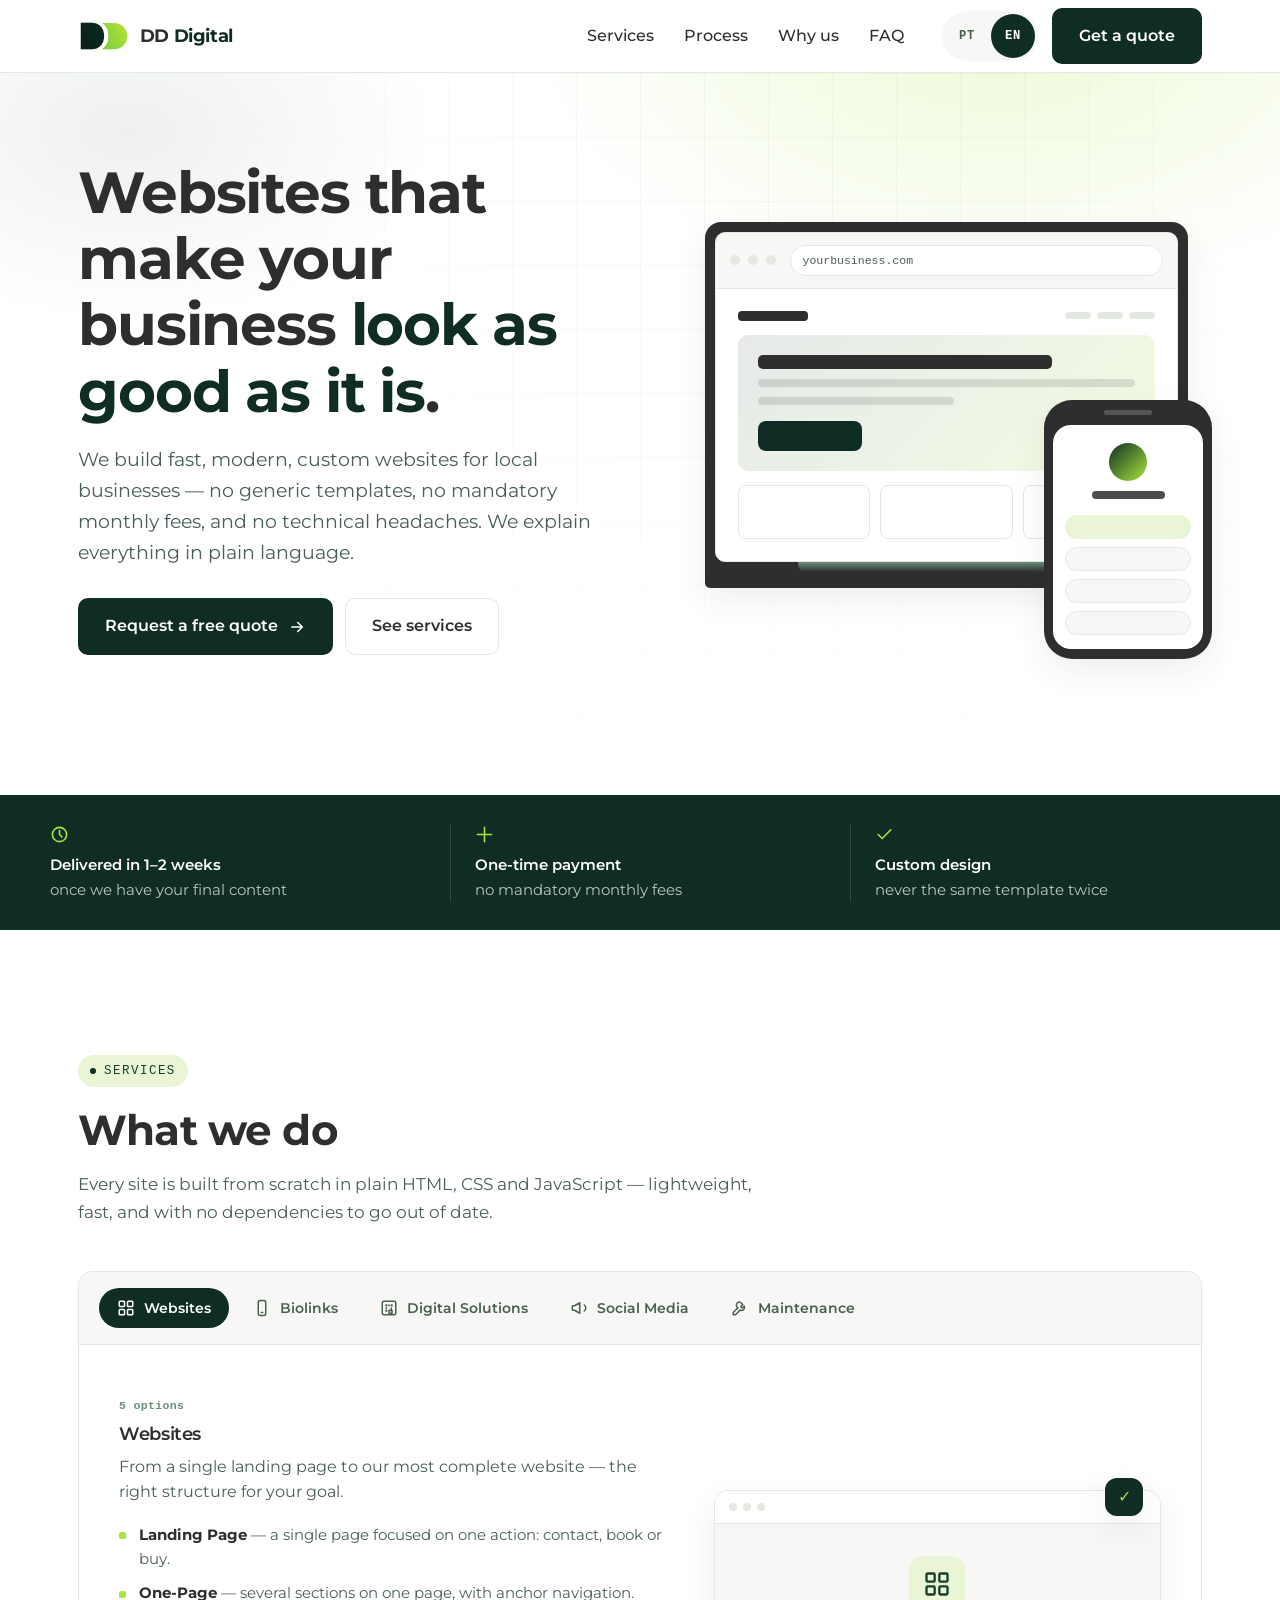
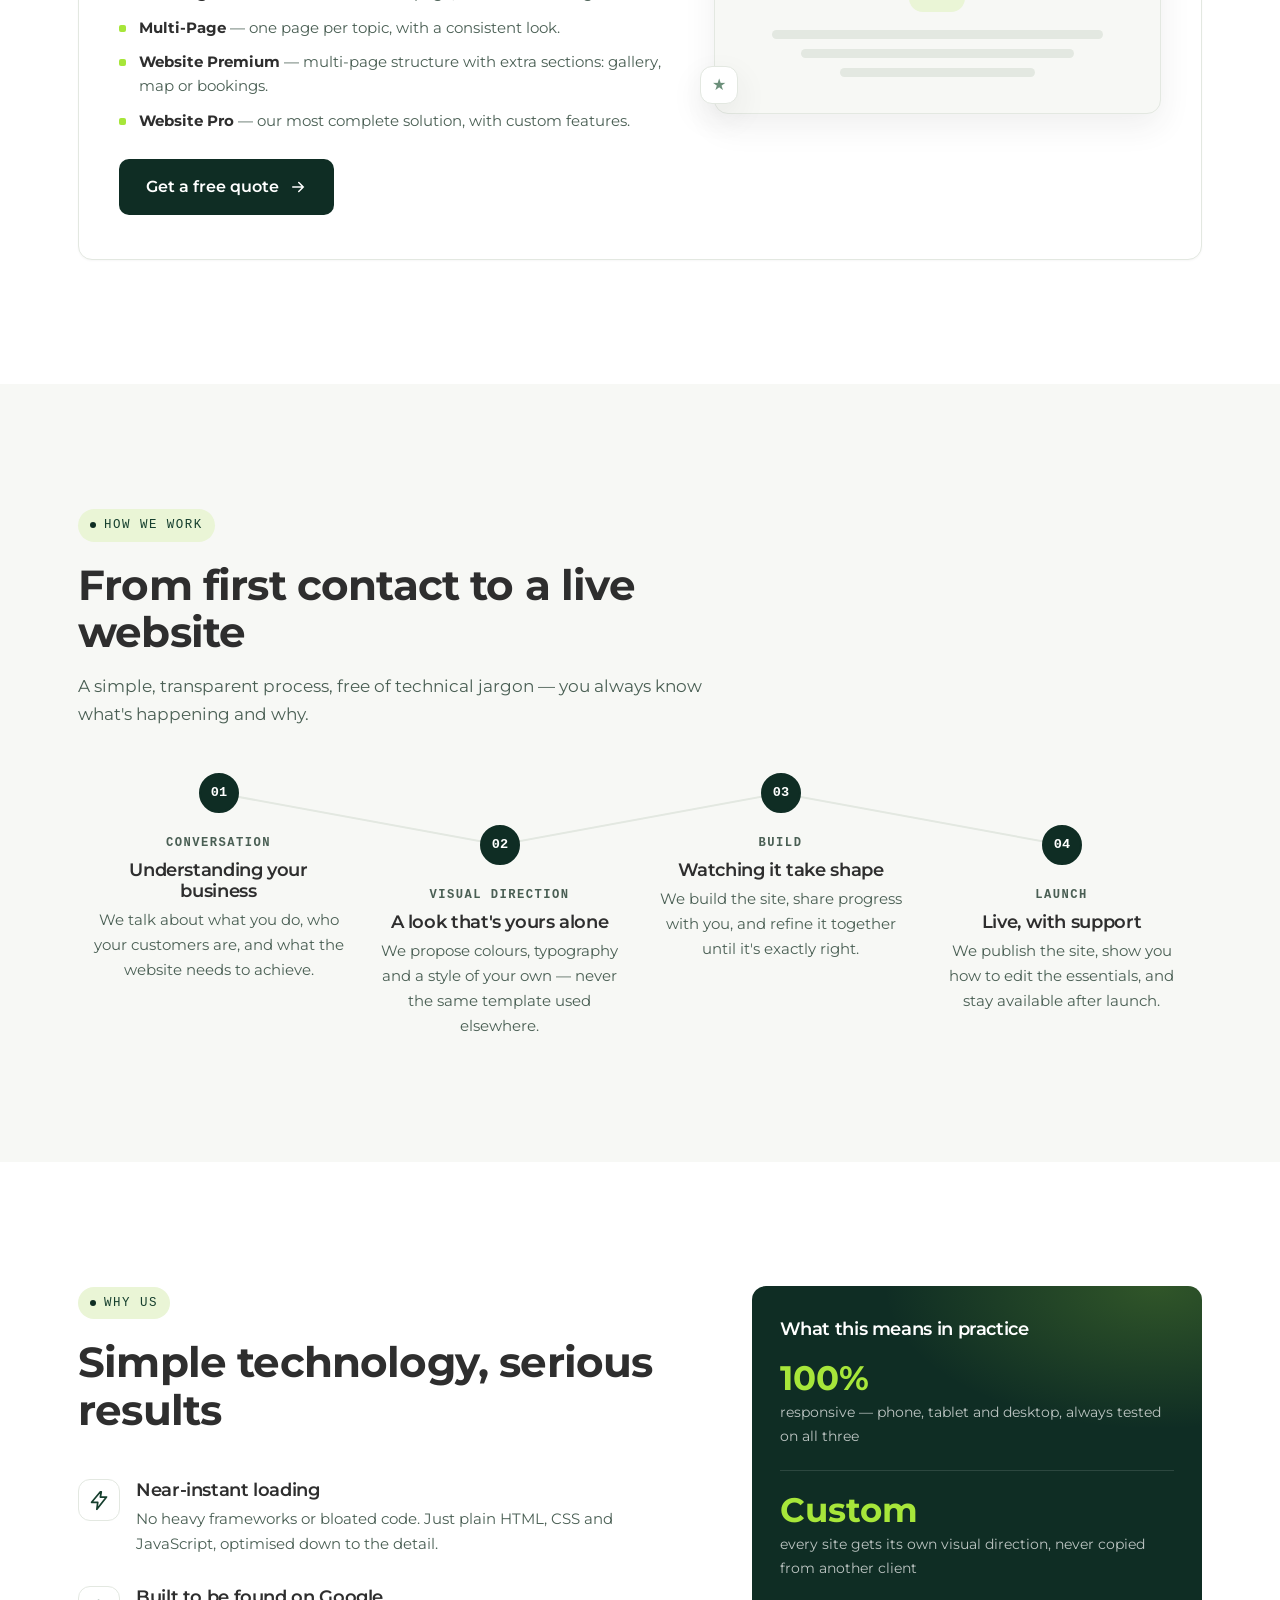
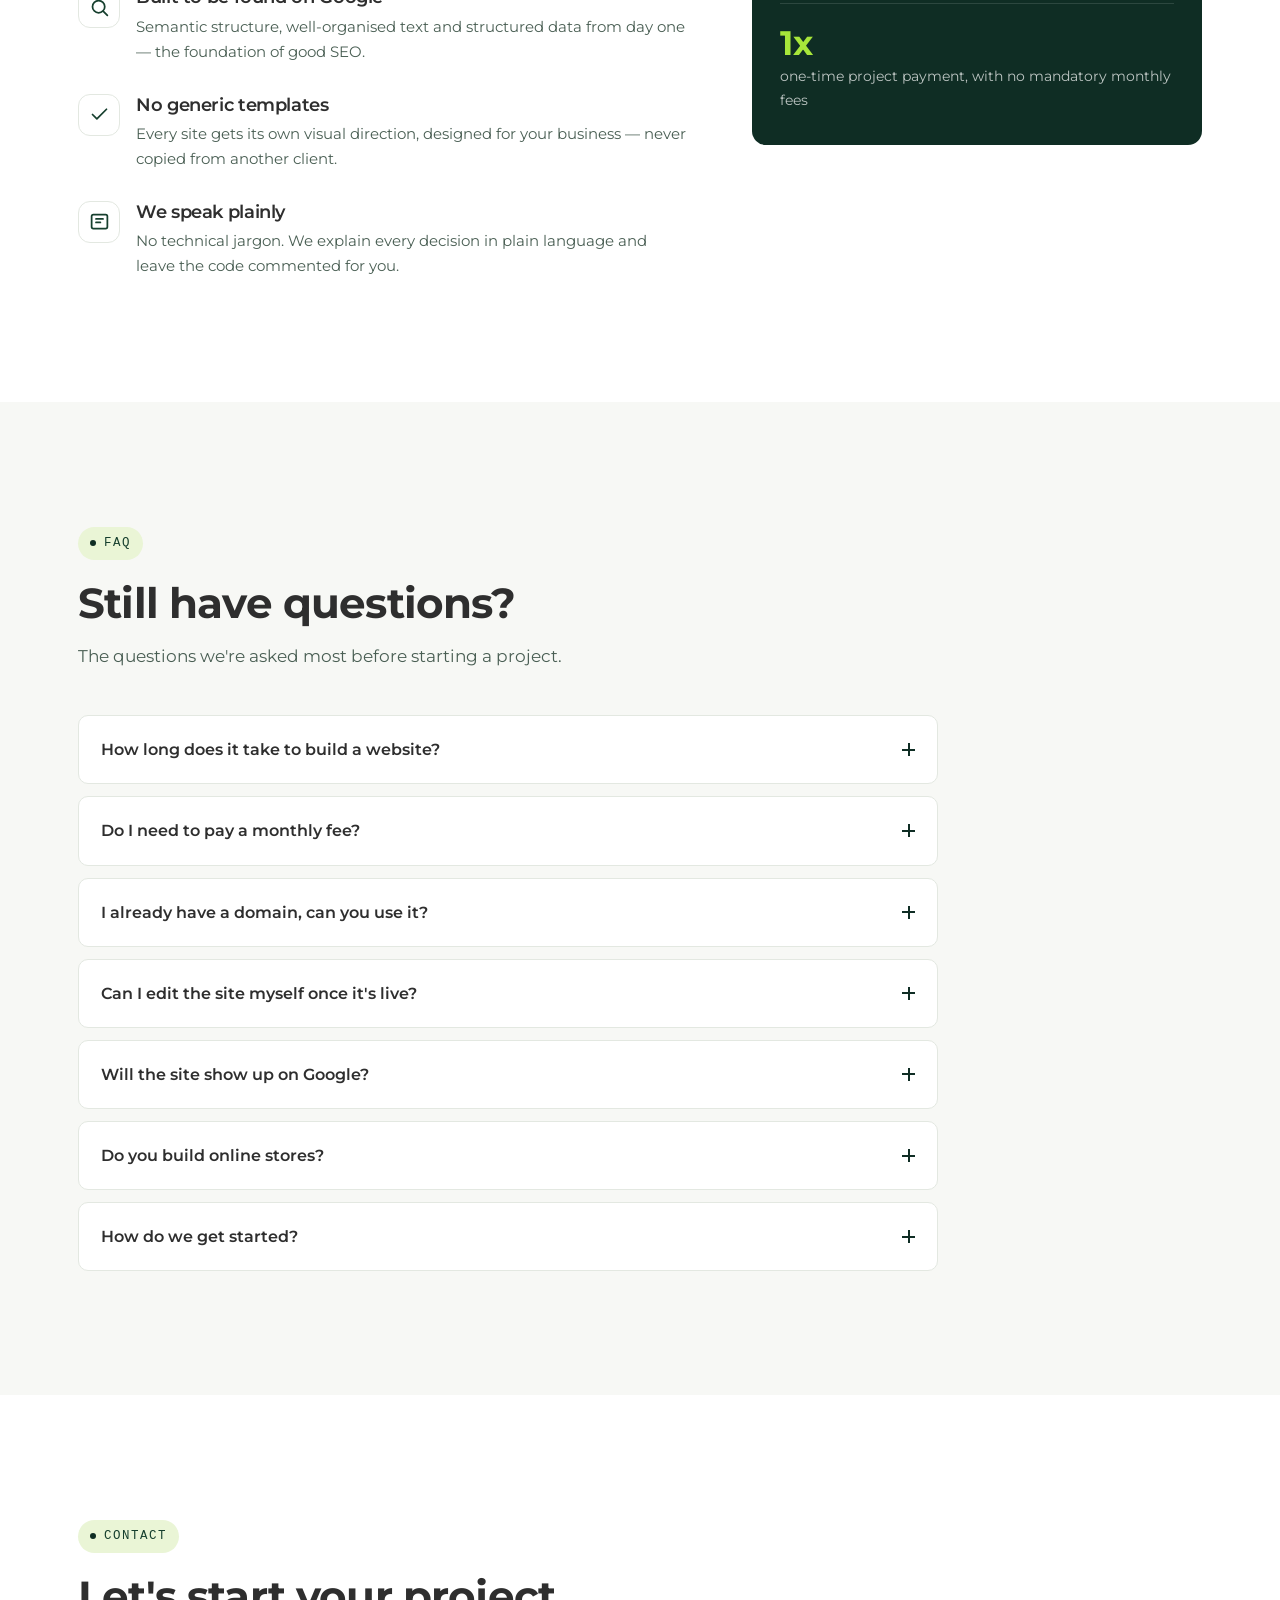
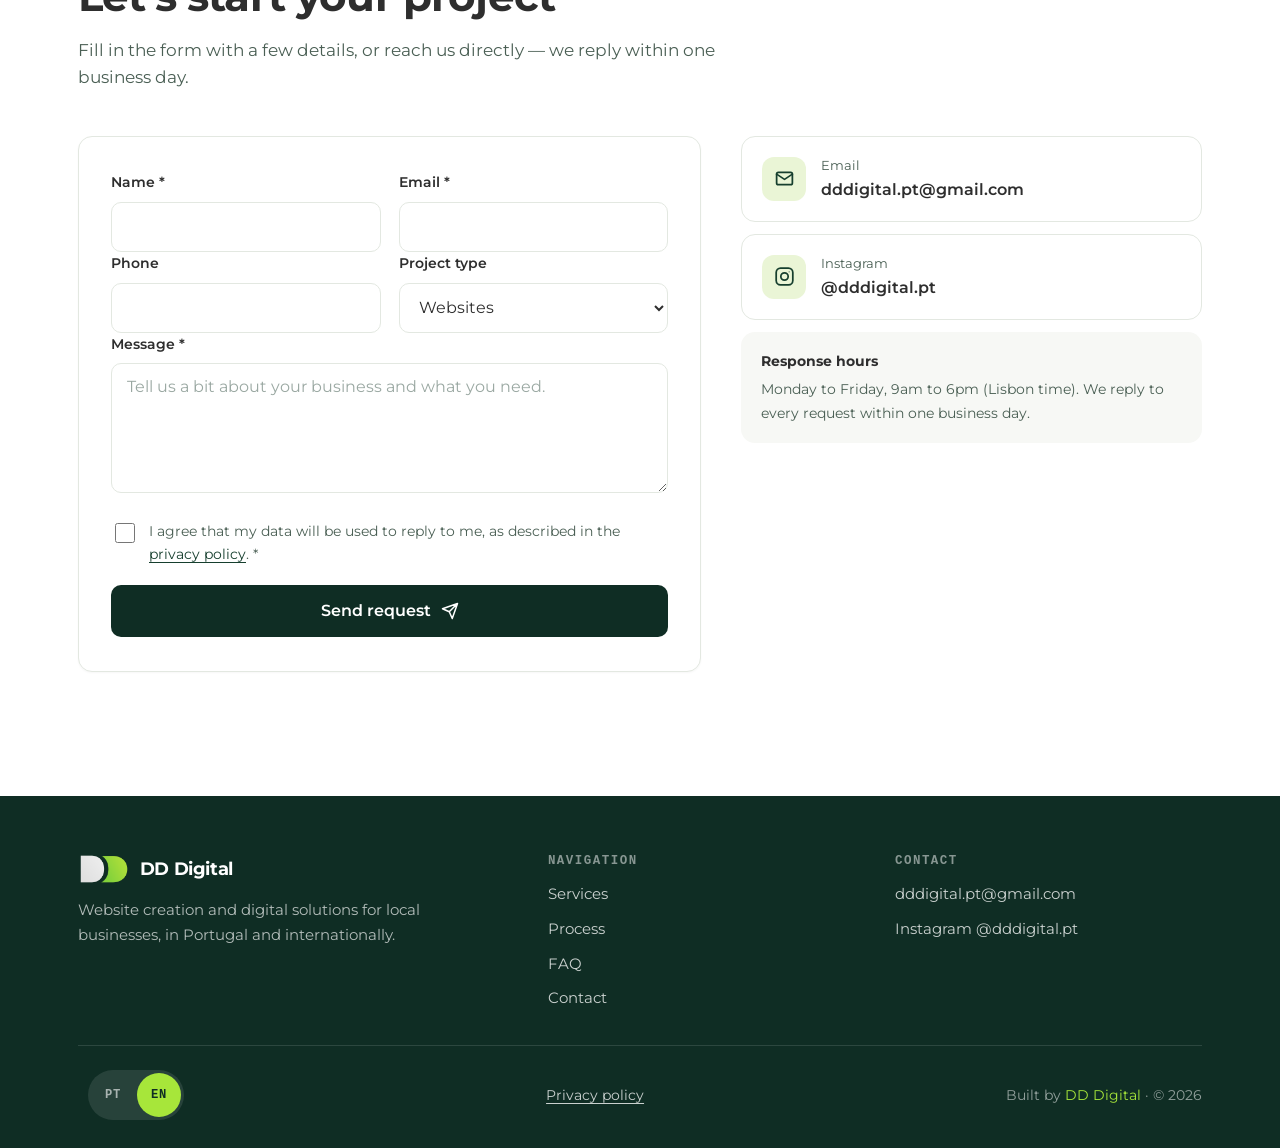
==== commit 48e6ee11: "Add files via upload" ====
--- a/en/index.html
+++ b/en/index.html
@@ -13,8 +13,8 @@
 <link rel="alternate" hreflang="x-default" href="https://dddigital.pt/">
 
 <!-- Favicon -->
-<link rel="icon" type="image/svg+xml" href="../favicon.svg">
-<meta name="theme-color" content="#088357">
+<link rel="icon" type="image/png" href="../favicon.png">
+<meta name="theme-color" content="#0F2D24">
 
 <!-- Social sharing (Open Graph + Twitter) -->
 <meta property="og:type" content="website">
@@ -44,9 +44,8 @@
   "description": "Website creation and digital solutions for local businesses: landing pages, one-page sites, multi-page sites, digital menus and biolinks.",
   "areaServed": ["Portugal"],
   "priceRange": "€€",
-  "telephone": "+351900000000",
-  "email": "geral@dddigital.pt",
-  "sameAs": []
+  "email": "dddigital.pt@gmail.com",
+  "sameAs": ["https://www.instagram.com/dddigital.pt"]
 }
 </script>
 <script type="application/ld+json">
@@ -62,7 +61,7 @@
     {
       "@type": "Question",
       "name": "Do I need to pay a monthly fee?",
-      "acceptedAnswer": { "@type": "Answer", "text": "No. The project is a one-time payment. We host on Cloudflare or GitHub Pages, both free for the static sites we build. Recurring costs only apply if you choose ongoing maintenance, content updates, or your own domain name." }
+      "acceptedAnswer": { "@type": "Answer", "text": "No. The project is a one-time payment, with no mandatory monthly fees. Recurring costs only apply if you choose ongoing maintenance, content updates, or your own domain name." }
     },
     {
       "@type": "Question",
@@ -87,7 +86,7 @@
     {
       "@type": "Question",
       "name": "How do we get started?",
-      "acceptedAnswer": { "@type": "Answer", "text": "Fill in the form or contact us by phone, email or WhatsApp. We'll talk about your business, propose a visual direction and a timeline, and only move forward once everything is aligned." }
+      "acceptedAnswer": { "@type": "Answer", "text": "Fill in the form or contact us by email or Instagram. We'll talk about your business, propose a visual direction and a timeline, and only move forward once everything is aligned." }
     }
   ]
 }
@@ -101,12 +100,8 @@
 <header class="cabecalho">
   <div class="wrap cabecalho__interior">
     <a href="#inicio" class="logo" aria-label="DD Digital — home page">
-      <svg class="logo__marca" viewBox="0 0 64 64" aria-hidden="true">
-        <rect width="64" height="64" rx="14" fill="#F4F7F5"/>
-        <path d="M16 20h11c6.6 0 12 5 12 12s-5.4 12-12 12H16V20z" fill="none" stroke="#088357" stroke-width="5" stroke-linejoin="round"/>
-        <path d="M34 20h11c6.6 0 12 5 12 12s-5.4 12-12 12H34" fill="none" stroke="#0B1512" stroke-width="5" stroke-linejoin="round" opacity=".85"/>
-      </svg>
-      DD <span>Digital</span>
+      <img class="logo__marca" src="../img/logo.webp" width="688" height="400" alt="">
+      <span class="logo__texto">DD <span class="logo__destaque">Digital</span></span>
     </a>
 
     <nav class="nav" id="nav-principal">
@@ -148,53 +143,70 @@
           </a>
           <a href="#services" class="btn btn--contorno">See services</a>
         </div>
-        <ul class="provas">
-          <li>
-            <svg viewBox="0 0 24 24" fill="none" stroke="currentColor" stroke-width="2" stroke-linecap="round" stroke-linejoin="round" aria-hidden="true"><circle cx="12" cy="12" r="9"/><path d="M12 7v5l3 3"/></svg>
-            <span><strong>Delivered in 1–2 weeks</strong><br>once we have your final content</span>
-          </li>
-          <li>
-            <svg viewBox="0 0 24 24" fill="none" stroke="currentColor" stroke-width="2" stroke-linecap="round" stroke-linejoin="round" aria-hidden="true"><path d="M12 3v18M3 12h18"/></svg>
-            <span><strong>One-time payment</strong><br>no mandatory monthly fees</span>
-          </li>
-          <li>
-            <svg viewBox="0 0 24 24" fill="none" stroke="currentColor" stroke-width="2" stroke-linecap="round" stroke-linejoin="round" aria-hidden="true"><path d="M4 12l5 5L20 6"/></svg>
-            <span><strong>Custom design</strong><br>never the same template twice</span>
-          </li>
-        </ul>
-      </div>
-
-      <div class="surge" aria-hidden="true">
-        <div class="janela">
-          <div class="janela__barra">
-            <span class="janela__ponto"></span><span class="janela__ponto"></span><span class="janela__ponto"></span>
-            <span class="janela__url">yourbusiness.com</span>
-          </div>
-          <div class="janela__ecra">
-            <div class="esboco">
-              <div class="esboco__topo">
-                <span class="esboco__marca"></span>
-                <div class="esboco__menu"><span></span><span></span><span></span></div>
+      </div>
+
+      <div class="surge dispositivos" aria-hidden="true">
+        <div class="portatil">
+          <div class="janela">
+            <div class="janela__barra">
+              <span class="janela__ponto"></span><span class="janela__ponto"></span><span class="janela__ponto"></span>
+              <span class="janela__url">yourbusiness.com</span>
+            </div>
+            <div class="janela__ecra">
+              <div class="esboco">
+                <div class="esboco__topo">
+                  <span class="esboco__marca"></span>
+                  <div class="esboco__menu"><span></span><span></span><span></span></div>
+                </div>
+                <div class="esboco__hero">
+                  <span class="esboco__titulo"></span>
+                  <span class="esboco__linha"></span>
+                  <span class="esboco__linha esboco__linha--curta"></span>
+                  <span class="esboco__btn"></span>
+                </div>
+                <div class="esboco__cartoes">
+                  <span class="esboco__cartao"></span><span class="esboco__cartao"></span><span class="esboco__cartao"></span>
+                </div>
               </div>
-              <div class="esboco__hero">
-                <span class="esboco__titulo"></span>
-                <span class="esboco__linha"></span>
-                <span class="esboco__linha esboco__linha--curta"></span>
-                <span class="esboco__btn"></span>
-              </div>
-              <div class="esboco__cartoes">
-                <span class="esboco__cartao"></span><span class="esboco__cartao"></span><span class="esboco__cartao"></span>
-              </div>
-            </div>
-          </div>
-        </div>
-        <div class="selo">
-          <span class="selo__valor">0.3s</span>
-          <span class="selo__texto">average<br>load time</span>
+            </div>
+          </div>
+          <div class="portatil__base"></div>
+        </div>
+
+        <div class="telemovel">
+          <div class="telemovel__notch"></div>
+          <div class="telemovel__ecra">
+            <span class="telemovel__avatar"></span>
+            <span class="telemovel__nome"></span>
+            <div class="telemovel__links">
+              <span class="telemovel__link telemovel__link--ativo"></span>
+              <span class="telemovel__link"></span>
+              <span class="telemovel__link"></span>
+              <span class="telemovel__link"></span>
+            </div>
+          </div>
         </div>
       </div>
     </div>
   </section>
+
+  <!-- ===== HIGHLIGHTS BANNER ===== -->
+  <div class="faixa-provas">
+    <ul class="provas wrap">
+      <li>
+        <svg viewBox="0 0 24 24" fill="none" stroke="currentColor" stroke-width="2" stroke-linecap="round" stroke-linejoin="round" aria-hidden="true"><circle cx="12" cy="12" r="9"/><path d="M12 7v5l3 3"/></svg>
+        <span><strong>Delivered in 1–2 weeks</strong><br>once we have your final content</span>
+      </li>
+      <li>
+        <svg viewBox="0 0 24 24" fill="none" stroke="currentColor" stroke-width="2" stroke-linecap="round" stroke-linejoin="round" aria-hidden="true"><path d="M12 3v18M3 12h18"/></svg>
+        <span><strong>One-time payment</strong><br>no mandatory monthly fees</span>
+      </li>
+      <li>
+        <svg viewBox="0 0 24 24" fill="none" stroke="currentColor" stroke-width="2" stroke-linecap="round" stroke-linejoin="round" aria-hidden="true"><path d="M4 12l5 5L20 6"/></svg>
+        <span><strong>Custom design</strong><br>never the same template twice</span>
+      </li>
+    </ul>
+  </div>
 
   <!-- ===== SERVICES ===== -->
   <section class="seccao" id="services">
@@ -205,84 +217,206 @@
         <p>Every site is built from scratch in plain HTML, CSS and JavaScript — lightweight, fast, and with no dependencies to go out of date.</p>
       </div>
 
-      <div class="grelha-servicos">
-        <article class="servico surge">
-          <span class="servico__icone">
-            <svg viewBox="0 0 24 24" fill="none" stroke="currentColor" stroke-width="2" stroke-linecap="round" stroke-linejoin="round" aria-hidden="true"><path d="M13 2L3 14h7l-1 8 11-14h-7l1-6z"/></svg>
-          </span>
-          <h3>Landing pages</h3>
-          <p>A single page focused on one action: booking, reserving or getting in touch. Ideal for campaigns and launches.</p>
-          <ul class="servico__lista">
-            <li>Fully focused on one goal</li>
-            <li>Ready in just a few days</li>
-            <li>Built for ad campaigns</li>
-          </ul>
-        </article>
-
-        <article class="servico surge">
-          <span class="servico__icone">
-            <svg viewBox="0 0 24 24" fill="none" stroke="currentColor" stroke-width="2" stroke-linecap="round" stroke-linejoin="round" aria-hidden="true"><rect x="3" y="4" width="18" height="16" rx="2"/><path d="M3 9h18M8 4v5"/></svg>
-          </span>
-          <h3>One-page sites</h3>
-          <p>A single page with several sections and anchor navigation. The right balance between simplicity and content.</p>
-          <ul class="servico__lista">
-            <li>Several sections, one page</li>
-            <li>Easy to edit and maintain</li>
-            <li>Great fit for local businesses</li>
-          </ul>
-        </article>
-
-        <article class="servico surge">
-          <span class="servico__icone">
-            <svg viewBox="0 0 24 24" fill="none" stroke="currentColor" stroke-width="2" stroke-linecap="round" stroke-linejoin="round" aria-hidden="true"><rect x="3" y="3" width="7" height="7" rx="1"/><rect x="14" y="3" width="7" height="7" rx="1"/><rect x="3" y="14" width="7" height="7" rx="1"/><rect x="14" y="14" width="7" height="7" rx="1"/></svg>
-          </span>
-          <h3>Premium multi-page sites</h3>
-          <p>One page per topic — home, services, about, contact — with a consistent look. For businesses that want a strong presence.</p>
-          <ul class="servico__lista">
-            <li>Professional structure</li>
-            <li>More room for content and SEO</li>
-            <li>Consistent header and footer</li>
-          </ul>
-        </article>
-
-        <article class="servico surge">
-          <span class="servico__icone">
-            <svg viewBox="0 0 24 24" fill="none" stroke="currentColor" stroke-width="2" stroke-linecap="round" stroke-linejoin="round" aria-hidden="true"><rect x="3" y="3" width="18" height="18" rx="2"/><path d="M8 8h1v1H8zM8 15h1v1H8zM15 8h1v1h-1zM12 8v1M8 12h1M15 12v4M12 15h4v4h-4z"/></svg>
-          </span>
-          <h3>Digital menus & QR</h3>
-          <p>Menus and catalogues accessible via QR code, always up to date, with no reprinting needed.</p>
-          <ul class="servico__lista">
-            <li>QR code for the table or window</li>
-            <li>Update prices in minutes</li>
-            <li>Works on any phone</li>
-          </ul>
-        </article>
-
-        <article class="servico surge">
-          <span class="servico__icone">
-            <svg viewBox="0 0 24 24" fill="none" stroke="currentColor" stroke-width="2" stroke-linecap="round" stroke-linejoin="round" aria-hidden="true"><rect x="7" y="2" width="10" height="20" rx="3"/><path d="M11 18h2"/></svg>
-          </span>
-          <h3>Biolinks</h3>
-          <p>Your own link-in-bio page for Instagram and other social networks, with your own look — never a generic template.</p>
-          <ul class="servico__lista">
-            <li>All your links in one place</li>
-            <li>Design matched to your brand</li>
-            <li>Instant loading</li>
-          </ul>
-        </article>
-
-        <article class="servico surge">
-          <span class="servico__icone">
-            <svg viewBox="0 0 24 24" fill="none" stroke="currentColor" stroke-width="2" stroke-linecap="round" stroke-linejoin="round" aria-hidden="true"><circle cx="11" cy="11" r="7"/><path d="M21 21l-4.3-4.3"/></svg>
-          </span>
-          <h3>Local SEO & maintenance</h3>
-          <p>Optimisation for local search plus ongoing support: content updates, fixes and small improvements.</p>
-          <ul class="servico__lista">
-            <li>Structured data for Google</li>
-            <li>Support after launch</li>
-            <li>Small changes made easy</li>
-          </ul>
-        </article>
+      <div class="servicos-dashboard surge">
+        <!-- Tabs: clicking swaps the content below, no page reload -->
+        <div class="servicos-abas" role="tablist" aria-label="Service categories">
+          <button class="aba-botao is-ativo" type="button" role="tab" id="aba-sites" aria-controls="painel-sites" aria-selected="true">
+            <span class="aba-botao__icone">
+              <svg viewBox="0 0 24 24" fill="none" stroke="currentColor" stroke-width="2" stroke-linecap="round" stroke-linejoin="round" aria-hidden="true"><rect x="3" y="3" width="7" height="7" rx="1"/><rect x="14" y="3" width="7" height="7" rx="1"/><rect x="3" y="14" width="7" height="7" rx="1"/><rect x="14" y="14" width="7" height="7" rx="1"/></svg>
+            </span>
+            Websites
+          </button>
+          <button class="aba-botao" type="button" role="tab" id="aba-biolinks" aria-controls="painel-biolinks" aria-selected="false" tabindex="-1">
+            <span class="aba-botao__icone">
+              <svg viewBox="0 0 24 24" fill="none" stroke="currentColor" stroke-width="2" stroke-linecap="round" stroke-linejoin="round" aria-hidden="true"><rect x="7" y="2" width="10" height="20" rx="3"/><path d="M11 18h2"/></svg>
+            </span>
+            Biolinks
+          </button>
+          <button class="aba-botao" type="button" role="tab" id="aba-solucoes" aria-controls="painel-solucoes" aria-selected="false" tabindex="-1">
+            <span class="aba-botao__icone">
+              <svg viewBox="0 0 24 24" fill="none" stroke="currentColor" stroke-width="2" stroke-linecap="round" stroke-linejoin="round" aria-hidden="true"><rect x="3" y="3" width="18" height="18" rx="2"/><path d="M8 8h1v1H8zM8 15h1v1H8zM15 8h1v1h-1zM12 8v1M8 12h1M15 12v4M12 15h4v4h-4z"/></svg>
+            </span>
+            Digital Solutions
+          </button>
+          <button class="aba-botao" type="button" role="tab" id="aba-redes" aria-controls="painel-redes" aria-selected="false" tabindex="-1">
+            <span class="aba-botao__icone">
+              <svg viewBox="0 0 24 24" fill="none" stroke="currentColor" stroke-width="2" stroke-linecap="round" stroke-linejoin="round" aria-hidden="true"><path d="M3 10v4a1 1 0 001 1h2l7 4V5l-7 4H4a1 1 0 00-1 1z"/><path d="M19 8a5 5 0 010 8"/></svg>
+            </span>
+            Social Media
+          </button>
+          <button class="aba-botao" type="button" role="tab" id="aba-manutencao" aria-controls="painel-manutencao" aria-selected="false" tabindex="-1">
+            <span class="aba-botao__icone">
+              <svg viewBox="0 0 24 24" fill="none" stroke="currentColor" stroke-width="2" stroke-linecap="round" stroke-linejoin="round" aria-hidden="true"><path d="M14.7 6.3a4 4 0 10-5.4 5.4L3 18v3h3l6.3-6.3a4 4 0 005.4-5.4l-2.8 2.8-2-2 2.8-2.8z"/></svg>
+            </span>
+            Maintenance
+          </button>
+        </div>
+
+        <div class="servicos-painel">
+          <!-- WEBSITES -->
+          <div class="painel-servico is-ativo" id="painel-sites" role="tabpanel" aria-labelledby="aba-sites" tabindex="0">
+            <div class="painel-servico__texto">
+              <span class="painel-servico__contagem">5 options</span>
+              <h3>Websites</h3>
+              <p>From a single landing page to our most complete website — the right structure for your goal.</p>
+              <ul class="servico__lista">
+                <li><strong>Landing Page</strong> — a single page focused on one action: contact, book or buy.</li>
+                <li><strong>One-Page</strong> — several sections on one page, with anchor navigation.</li>
+                <li><strong>Multi-Page</strong> — one page per topic, with a consistent look.</li>
+                <li><strong>Website Premium</strong> — multi-page structure with extra sections: gallery, map or bookings.</li>
+                <li><strong>Website Pro</strong> — our most complete solution, with custom features.</li>
+              </ul>
+              <a href="#contact" class="btn btn--principal">
+                Get a free quote
+                <svg viewBox="0 0 24 24" fill="none" stroke="currentColor" stroke-width="2" stroke-linecap="round" aria-hidden="true"><path d="M5 12h14M13 6l6 6-6 6"/></svg>
+              </a>
+            </div>
+            <div class="painel-servico__visual" aria-hidden="true">
+              <div class="maqueta">
+                <div class="maqueta__barra"><span></span><span></span><span></span></div>
+                <div class="maqueta__corpo">
+                  <span class="maqueta__icone">
+                    <svg viewBox="0 0 24 24" fill="none" stroke="currentColor" stroke-width="2" stroke-linecap="round" stroke-linejoin="round"><rect x="3" y="3" width="7" height="7" rx="1"/><rect x="14" y="3" width="7" height="7" rx="1"/><rect x="3" y="14" width="7" height="7" rx="1"/><rect x="14" y="14" width="7" height="7" rx="1"/></svg>
+                  </span>
+                  <span class="maqueta__linha maqueta__linha--larga"></span>
+                  <span class="maqueta__linha"></span>
+                  <span class="maqueta__linha maqueta__linha--curta"></span>
+                </div>
+              </div>
+              <span class="maqueta__cracha maqueta__cracha--1">✓</span>
+              <span class="maqueta__cracha maqueta__cracha--2">★</span>
+            </div>
+          </div>
+
+          <!-- BIOLINKS -->
+          <div class="painel-servico" id="painel-biolinks" role="tabpanel" aria-labelledby="aba-biolinks" tabindex="0" hidden>
+            <div class="painel-servico__texto">
+              <h3>Biolinks</h3>
+              <p>Your link-in-bio page for Instagram and other social networks, with your own look — never a generic template, always a look matched to your brand.</p>
+              <ul class="servico__lista">
+                <li>All your links in one place</li>
+                <li>Design matched to your brand</li>
+                <li>Instant loading</li>
+              </ul>
+              <a href="#contact" class="btn btn--principal">
+                Get a free quote
+                <svg viewBox="0 0 24 24" fill="none" stroke="currentColor" stroke-width="2" stroke-linecap="round" aria-hidden="true"><path d="M5 12h14M13 6l6 6-6 6"/></svg>
+              </a>
+            </div>
+            <div class="painel-servico__visual" aria-hidden="true">
+              <div class="maqueta">
+                <div class="maqueta__barra"><span></span><span></span><span></span></div>
+                <div class="maqueta__corpo">
+                  <span class="maqueta__icone">
+                    <svg viewBox="0 0 24 24" fill="none" stroke="currentColor" stroke-width="2" stroke-linecap="round" stroke-linejoin="round"><rect x="7" y="2" width="10" height="20" rx="3"/><path d="M11 18h2"/></svg>
+                  </span>
+                  <span class="maqueta__linha maqueta__linha--larga"></span>
+                  <span class="maqueta__linha"></span>
+                  <span class="maqueta__linha maqueta__linha--curta"></span>
+                </div>
+              </div>
+              <span class="maqueta__cracha maqueta__cracha--1">✓</span>
+              <span class="maqueta__cracha maqueta__cracha--2">★</span>
+            </div>
+          </div>
+
+          <!-- DIGITAL SOLUTIONS -->
+          <div class="painel-servico" id="painel-solucoes" role="tabpanel" aria-labelledby="aba-solucoes" tabindex="0" hidden>
+            <div class="painel-servico__texto">
+              <h3>Digital Solutions</h3>
+              <p>Digital menus via QR code, catalogues and other tools built to fit your business — always up to date, with no reprinting needed.</p>
+              <ul class="servico__lista">
+                <li>QR code for the table or window</li>
+                <li>Update content in minutes</li>
+                <li>Works on any phone</li>
+              </ul>
+              <a href="#contact" class="btn btn--principal">
+                Get a free quote
+                <svg viewBox="0 0 24 24" fill="none" stroke="currentColor" stroke-width="2" stroke-linecap="round" aria-hidden="true"><path d="M5 12h14M13 6l6 6-6 6"/></svg>
+              </a>
+            </div>
+            <div class="painel-servico__visual" aria-hidden="true">
+              <div class="maqueta">
+                <div class="maqueta__barra"><span></span><span></span><span></span></div>
+                <div class="maqueta__corpo">
+                  <span class="maqueta__icone">
+                    <svg viewBox="0 0 24 24" fill="none" stroke="currentColor" stroke-width="2" stroke-linecap="round" stroke-linejoin="round"><rect x="3" y="3" width="18" height="18" rx="2"/><path d="M8 8h1v1H8zM8 15h1v1H8zM15 8h1v1h-1zM12 8v1M8 12h1M15 12v4M12 15h4v4h-4z"/></svg>
+                  </span>
+                  <span class="maqueta__linha maqueta__linha--larga"></span>
+                  <span class="maqueta__linha"></span>
+                  <span class="maqueta__linha maqueta__linha--curta"></span>
+                </div>
+              </div>
+              <span class="maqueta__cracha maqueta__cracha--1">✓</span>
+              <span class="maqueta__cracha maqueta__cracha--2">★</span>
+            </div>
+          </div>
+
+          <!-- SOCIAL MEDIA -->
+          <div class="painel-servico" id="painel-redes" role="tabpanel" aria-labelledby="aba-redes" tabindex="0" hidden>
+            <div class="painel-servico__texto">
+              <span class="painel-servico__contagem">3 plans</span>
+              <h3>Social Media Management</h3>
+              <p>Content and management to keep your social media active, without doing it all yourself.</p>
+              <ul class="servico__lista">
+                <li><strong>Social Media Lite</strong> — regular posts and an organised content calendar.</li>
+                <li><strong>Social Media Premium</strong> — more posts per month, with support creating visual content.</li>
+                <li><strong>Social Media Pro</strong> — full management: strategy, content and close tracking.</li>
+              </ul>
+              <a href="#contact" class="btn btn--principal">
+                Get a free quote
+                <svg viewBox="0 0 24 24" fill="none" stroke="currentColor" stroke-width="2" stroke-linecap="round" aria-hidden="true"><path d="M5 12h14M13 6l6 6-6 6"/></svg>
+              </a>
+            </div>
+            <div class="painel-servico__visual" aria-hidden="true">
+              <div class="maqueta">
+                <div class="maqueta__barra"><span></span><span></span><span></span></div>
+                <div class="maqueta__corpo">
+                  <span class="maqueta__icone">
+                    <svg viewBox="0 0 24 24" fill="none" stroke="currentColor" stroke-width="2" stroke-linecap="round" stroke-linejoin="round"><path d="M3 10v4a1 1 0 001 1h2l7 4V5l-7 4H4a1 1 0 00-1 1z"/><path d="M19 8a5 5 0 010 8"/></svg>
+                  </span>
+                  <span class="maqueta__linha maqueta__linha--larga"></span>
+                  <span class="maqueta__linha"></span>
+                  <span class="maqueta__linha maqueta__linha--curta"></span>
+                </div>
+              </div>
+              <span class="maqueta__cracha maqueta__cracha--1">✓</span>
+              <span class="maqueta__cracha maqueta__cracha--2">★</span>
+            </div>
+          </div>
+
+          <!-- MAINTENANCE -->
+          <div class="painel-servico" id="painel-manutencao" role="tabpanel" aria-labelledby="aba-manutencao" tabindex="0" hidden>
+            <div class="painel-servico__texto">
+              <span class="painel-servico__contagem">2 options</span>
+              <h3>Maintenance</h3>
+              <p>Once the site is live, we stay close — updates, fixes and small improvements.</p>
+              <ul class="servico__lista">
+                <li><strong>Half-yearly</strong> — site review and updates every six months.</li>
+                <li><strong>Yearly</strong> — ongoing support and updates throughout the year.</li>
+              </ul>
+              <a href="#contact" class="btn btn--principal">
+                Get a free quote
+                <svg viewBox="0 0 24 24" fill="none" stroke="currentColor" stroke-width="2" stroke-linecap="round" aria-hidden="true"><path d="M5 12h14M13 6l6 6-6 6"/></svg>
+              </a>
+            </div>
+            <div class="painel-servico__visual" aria-hidden="true">
+              <div class="maqueta">
+                <div class="maqueta__barra"><span></span><span></span><span></span></div>
+                <div class="maqueta__corpo">
+                  <span class="maqueta__icone">
+                    <svg viewBox="0 0 24 24" fill="none" stroke="currentColor" stroke-width="2" stroke-linecap="round" stroke-linejoin="round"><path d="M14.7 6.3a4 4 0 10-5.4 5.4L3 18v3h3l6.3-6.3a4 4 0 005.4-5.4l-2.8 2.8-2-2 2.8-2.8z"/></svg>
+                  </span>
+                  <span class="maqueta__linha maqueta__linha--larga"></span>
+                  <span class="maqueta__linha"></span>
+                  <span class="maqueta__linha maqueta__linha--curta"></span>
+                </div>
+              </div>
+              <span class="maqueta__cracha maqueta__cracha--1">✓</span>
+              <span class="maqueta__cracha maqueta__cracha--2">★</span>
+            </div>
+          </div>
+        </div>
       </div>
     </div>
   </section>
@@ -296,26 +430,41 @@
         <p>A simple, transparent process, free of technical jargon — you always know what's happening and why.</p>
       </div>
 
-      <div class="grelha-processo">
-        <div class="passo surge">
-          <span class="passo__numero">01 — Conversation</span>
-          <h3>Understanding your business</h3>
-          <p>We talk about what you do, who your customers are, and what the website needs to achieve.</p>
-        </div>
-        <div class="passo surge">
-          <span class="passo__numero">02 — Visual direction</span>
-          <h3>A look that's yours alone</h3>
-          <p>We propose colours, typography and a style of your own — never the same template used elsewhere.</p>
-        </div>
-        <div class="passo surge">
-          <span class="passo__numero">03 — Build</span>
-          <h3>Watching it take shape</h3>
-          <p>We build the site, share progress with you, and refine it together until it's exactly right.</p>
-        </div>
-        <div class="passo surge">
-          <span class="passo__numero">04 — Launch</span>
-          <h3>Live, with support</h3>
-          <p>We publish the site, show you how to edit the essentials, and stay available after launch.</p>
+      <div class="caminho">
+        <svg class="caminho__linha" viewBox="0 0 100 100" preserveAspectRatio="none" aria-hidden="true">
+          <polyline points="12.5,22 37.5,78 62.5,22 87.5,78"/>
+        </svg>
+        <div class="caminho__passo surge">
+          <span class="caminho__marca">01</span>
+          <div class="caminho__conteudo">
+            <span class="caminho__fase">Conversation</span>
+            <h3>Understanding your business</h3>
+            <p>We talk about what you do, who your customers are, and what the website needs to achieve.</p>
+          </div>
+        </div>
+        <div class="caminho__passo surge">
+          <span class="caminho__marca">02</span>
+          <div class="caminho__conteudo">
+            <span class="caminho__fase">Visual direction</span>
+            <h3>A look that's yours alone</h3>
+            <p>We propose colours, typography and a style of your own — never the same template used elsewhere.</p>
+          </div>
+        </div>
+        <div class="caminho__passo surge">
+          <span class="caminho__marca">03</span>
+          <div class="caminho__conteudo">
+            <span class="caminho__fase">Build</span>
+            <h3>Watching it take shape</h3>
+            <p>We build the site, share progress with you, and refine it together until it's exactly right.</p>
+          </div>
+        </div>
+        <div class="caminho__passo surge">
+          <span class="caminho__marca">04</span>
+          <div class="caminho__conteudo">
+            <span class="caminho__fase">Launch</span>
+            <h3>Live, with support</h3>
+            <p>We publish the site, show you how to edit the essentials, and stay available after launch.</p>
+          </div>
         </div>
       </div>
     </div>
@@ -374,16 +523,16 @@
         <h3>What this means in practice</h3>
         <div class="numeros__lista">
           <div class="numeros__item">
-            <span class="numeros__valor">0.3s</span>
-            <p>average load time, with no heavy libraries slowing the site down</p>
-          </div>
-          <div class="numeros__item">
             <span class="numeros__valor">100%</span>
             <p>responsive — phone, tablet and desktop, always tested on all three</p>
           </div>
           <div class="numeros__item">
-            <span class="numeros__valor">$0</span>
-            <p>hosting cost, using Cloudflare or GitHub Pages for static sites</p>
+            <span class="numeros__valor">Custom</span>
+            <p>every site gets its own visual direction, never copied from another client</p>
+          </div>
+          <div class="numeros__item">
+            <span class="numeros__valor">1x</span>
+            <p>one-time project payment, with no mandatory monthly fees</p>
           </div>
         </div>
       </div>
@@ -406,7 +555,7 @@
         </details>
         <details>
           <summary>Do I need to pay a monthly fee?</summary>
-          <div class="faq__resposta">No. The project is a one-time payment. We host on Cloudflare or GitHub Pages, both free for the static sites we build. Recurring costs only apply if you choose ongoing maintenance, content updates, or your own domain name.</div>
+          <div class="faq__resposta">No. The project is a one-time payment, with no mandatory monthly fees. Recurring costs only apply if you choose ongoing maintenance, content updates, or your own domain name.</div>
         </details>
         <details>
           <summary>I already have a domain, can you use it?</summary>
@@ -426,7 +575,7 @@
         </details>
         <details>
           <summary>How do we get started?</summary>
-          <div class="faq__resposta">Fill in the form or contact us by phone, email or WhatsApp. We'll talk about your business, propose a visual direction and a timeline, and only move forward once everything is aligned.</div>
+          <div class="faq__resposta">Fill in the form or contact us by email or Instagram. We'll talk about your business, propose a visual direction and a timeline, and only move forward once everything is aligned.</div>
         </details>
       </div>
     </div>
@@ -442,12 +591,10 @@
       </div>
 
       <div class="contacto">
-        <!-- Form connected to the free Web3Forms service (web3forms.com).
-             1. Create a free account at web3forms.com with the company email.
-             2. Copy the "Access Key" you're given.
-             3. Replace the value marked below with that key. -->
+        <!-- Form connected to the Web3Forms service (web3forms.com), already
+             configured with DD Digital's access key. -->
         <form class="formulario surge" data-idioma="en" aria-label="Contact form">
-          <input type="hidden" name="access_key" value="SUBSTITUIR-CHAVE-WEB3FORMS">
+          <input type="hidden" name="access_key" value="88d582a0-a977-4b96-8b26-2a357d9a46d1">
           <input type="hidden" name="subject" value="New quote request — DD Digital website">
           <input type="hidden" name="from_name" value="DD Digital website">
           <input type="hidden" name="language" value="English">
@@ -477,11 +624,11 @@
             <div class="campo">
               <label for="tipo">Project type</label>
               <select id="tipo" name="Project type">
-                <option>Landing page</option>
-                <option>One-page site</option>
-                <option>Multi-page site</option>
-                <option>Digital menu / QR</option>
-                <option>Biolink</option>
+                <option>Websites</option>
+                <option>Biolinks</option>
+                <option>Digital Solutions</option>
+                <option>Social Media Management</option>
+                <option>Maintenance</option>
                 <option>Not sure yet</option>
               </select>
             </div>
@@ -506,34 +653,22 @@
         </form>
 
         <div class="diretos surge">
-          <!-- REPLACE: real phone number -->
-          <a class="direto" href="tel:+351900000000">
-            <span class="direto__icone">
-              <svg viewBox="0 0 24 24" fill="none" stroke="currentColor" stroke-width="2" stroke-linecap="round" stroke-linejoin="round" aria-hidden="true"><path d="M22 16.9v3a2 2 0 0 1-2.2 2 19.8 19.8 0 0 1-8.6-3 19.5 19.5 0 0 1-6-6 19.8 19.8 0 0 1-3-8.7A2 2 0 0 1 4.1 2h3a2 2 0 0 1 2 1.7c.1 1 .4 2 .7 3a2 2 0 0 1-.5 2.1L8 10a16 16 0 0 0 6 6l1.2-1.3a2 2 0 0 1 2.1-.5c1 .3 2 .5 3 .7a2 2 0 0 1 1.7 2z"/></svg>
-            </span>
-            <span>
-              <span class="direto__etiqueta">Phone</span>
-              <span class="direto__valor">+351 900 000 000</span>
-            </span>
-          </a>
-          <!-- REPLACE: real email -->
-          <a class="direto" href="mailto:geral@dddigital.pt">
+          <a class="direto" href="mailto:dddigital.pt@gmail.com">
             <span class="direto__icone">
               <svg viewBox="0 0 24 24" fill="none" stroke="currentColor" stroke-width="2" stroke-linecap="round" stroke-linejoin="round" aria-hidden="true"><rect x="3" y="5" width="18" height="14" rx="2"/><path d="M3 7l9 6 9-6"/></svg>
             </span>
             <span>
               <span class="direto__etiqueta">Email</span>
-              <span class="direto__valor">geral@dddigital.pt</span>
+              <span class="direto__valor">dddigital.pt@gmail.com</span>
             </span>
           </a>
-          <!-- REPLACE: real WhatsApp number (with country code, no spaces or +) -->
-          <a class="direto" href="https://wa.me/351900000000" target="_blank" rel="noopener">
+          <a class="direto" href="https://www.instagram.com/dddigital.pt" target="_blank" rel="noopener">
             <span class="direto__icone">
-              <svg viewBox="0 0 24 24" fill="none" stroke="currentColor" stroke-width="2" stroke-linecap="round" stroke-linejoin="round" aria-hidden="true"><path d="M21 11.5a8.5 8.5 0 1 1-4-7.2M21 11.5L18 15l-3-1"/><path d="M8 10s.5 3 2 4.5S14 16 14 16"/></svg>
+              <svg viewBox="0 0 24 24" fill="none" stroke="currentColor" stroke-width="2" stroke-linecap="round" stroke-linejoin="round" aria-hidden="true"><rect x="2.5" y="2.5" width="19" height="19" rx="5"/><circle cx="12" cy="12" r="4.2"/><circle cx="17.3" cy="6.7" r=".6" fill="currentColor" stroke="none"/></svg>
             </span>
             <span>
-              <span class="direto__etiqueta">WhatsApp</span>
-              <span class="direto__valor">Send a message</span>
+              <span class="direto__etiqueta">Instagram</span>
+              <span class="direto__valor">@dddigital.pt</span>
             </span>
           </a>
           <div class="horario">
@@ -552,7 +687,10 @@
   <div class="wrap">
     <div class="rodape__topo">
       <div class="rodape__sobre">
-        <a href="#inicio" class="logo">DD <span>Digital</span></a>
+        <a href="#inicio" class="logo">
+          <img class="logo__marca" src="../img/logo-dark.webp" width="688" height="400" alt="">
+          <span class="logo__texto">DD <span class="logo__destaque">Digital</span></span>
+        </a>
         <p>Website creation and digital solutions for local businesses, in Portugal and internationally.</p>
       </div>
       <div>
@@ -567,9 +705,8 @@
       <div>
         <h4>Contact</h4>
         <ul class="rodape__lista">
-          <li><a href="tel:+351900000000">+351 900 000 000</a></li>
-          <li><a href="mailto:geral@dddigital.pt">geral@dddigital.pt</a></li>
-          <li><a href="https://wa.me/351900000000" target="_blank" rel="noopener">WhatsApp</a></li>
+          <li><a href="mailto:dddigital.pt@gmail.com">dddigital.pt@gmail.com</a></li>
+          <li><a href="https://www.instagram.com/dddigital.pt" target="_blank" rel="noopener">Instagram @dddigital.pt</a></li>
         </ul>
       </div>
     </div>
--- a/css/style.css
+++ b/css/style.css
@@ -2,7 +2,7 @@
    DD DIGITAL — folha de estilos única
    Organização do ficheiro:
    01. Tipos de letra      06. Serviços
-   02. Variáveis (:root)   07. Processo
+   02. Variáveis (:root)   07. Processo (caminho)
    03. Base e reset        08. Porquê a DD Digital
    04. Cabeçalho e menu    09. FAQ
    05. Hero                10. Contacto
@@ -14,44 +14,39 @@
 
 
 /* ===== 01. TIPOS DE LETRA ================================
-   Guardados na pasta /fonts. Não há pedidos ao Google,
+   Guardada na pasta /fonts. Não há pedidos ao Google,
    por isso o site carrega mais depressa e não envia dados
    dos visitantes para fora.
    ========================================================= */
 @font-face {
-  font-family: 'Inter';
-  src: url('../fonts/inter-var.woff2') format('woff2');
+  font-family: 'Montserrat';
+  src: url('../fonts/montserrat-var.woff2') format('woff2');
   font-weight: 400 700;
   font-style: normal;
   font-display: swap;
 }
-@font-face {
-  font-family: 'Space Grotesk';
-  src: url('../fonts/space-grotesk-var.woff2') format('woff2');
-  font-weight: 500 700;
-  font-style: normal;
-  font-display: swap;
-}
 
 
 /* ===== 02. VARIÁVEIS =====================================
-   Mudar uma cor aqui muda-a no site inteiro.
+   Paleta de marca DD Digital. Mudar uma cor aqui muda-a
+   no site inteiro.
    ========================================================= */
 :root {
   /* Cores */
   --branco: #FFFFFF;
-  --nevoa: #F4F7F5;          /* fundo das secções alternadas */
-  --tinta: #0B1512;          /* texto principal */
-  --cinza: #5A6B64;          /* texto secundário */
-  --linha: #E3E9E5;          /* bordas finas */
-  --verde: #088357;          /* cor principal da marca (ajustado para contraste AA com texto branco) */
-  --verde-escuro: #066E49;   /* hover e texto verde */
-  --menta: #D7F2E5;          /* fundos de etiquetas */
-  --verde-luz: #3FD9A0;      /* só detalhes gráficos, nunca texto */
+  --nevoa: #F7F8F5;          /* Neutro — fundo das secções alternadas */
+  --tinta: #2E2E2E;          /* Carvão — texto principal */
+  --cinza: #4A5F54;          /* texto secundário (tom escurecido do Verde suave, legível sobre branco) */
+  --suave: #6B8F7A;          /* Verde suave — bordas, ícones, detalhes decorativos */
+  --linha: #E3E8E1;          /* bordas finas */
+  --verde: #0F2D24;          /* Verde Profundo — cor principal da marca */
+  --verde-escuro: #163F2E;   /* tom intermédio — hover e texto em links */
+  --menta: #EAF5D6;          /* fundo claro das etiquetas (tom do Verde-Lima) */
+  --lima: #A7E63A;           /* Verde-Lima — destaques sobre fundo escuro */
 
   /* Tipos de letra */
-  --fonte-titulo: 'Space Grotesk', 'Helvetica Neue', Arial, sans-serif;
-  --fonte-texto: 'Inter', -apple-system, BlinkMacSystemFont, 'Segoe UI', Arial, sans-serif;
+  --fonte-titulo: 'Montserrat', 'Helvetica Neue', Arial, sans-serif;
+  --fonte-texto: 'Montserrat', -apple-system, BlinkMacSystemFont, 'Segoe UI', Arial, sans-serif;
   --fonte-mono: ui-monospace, 'SF Mono', Menlo, Consolas, monospace;
 
   /* Espaçamentos */
@@ -61,8 +56,8 @@
   --raio-pequeno: 10px;
 
   /* Sombras (muito subtis — nada de efeitos pesados) */
-  --sombra: 0 1px 2px rgba(11, 21, 18, .04);
-  --sombra-alta: 0 12px 32px rgba(11, 21, 18, .08);
+  --sombra: 0 1px 2px rgba(46, 46, 46, .04);
+  --sombra-alta: 0 12px 32px rgba(46, 46, 46, .08);
 }
 
 
@@ -236,8 +231,8 @@
   text-decoration: none;
 }
 .logo:hover { color: var(--tinta); }
-.logo__marca { width: 32px; height: 32px; }
-.logo span { color: var(--verde); }
+.logo__marca { height: 30px; width: auto; }
+.logo__destaque { color: var(--verde); }
 
 /* Navegação */
 .nav { display: flex; align-items: center; gap: 4px; }
@@ -259,33 +254,34 @@
 }
 .nav__lista a:hover { background: var(--nevoa); color: var(--verde-escuro); }
 
-/* Seletor de idioma PT | EN */
+/* Seletor de idioma PT | EN — um "toggle" com identidade própria,
+   para não se confundir com os links do menu */
 .idiomas {
   display: inline-flex;
   align-items: center;
   gap: 2px;
-  padding: 4px;
-  border: 1px solid var(--linha);
+  margin-left: 10px;
+  padding: 3px;
+  background: var(--nevoa);
   border-radius: 100px;
-  background: var(--branco);
 }
 .idiomas a {
   display: inline-flex;
   align-items: center;
   justify-content: center;
   min-height: 44px;
-  padding: 6px 16px;
+  padding: 4px 14px;
   border-radius: 100px;
   font-family: var(--fonte-mono);
-  font-size: .78rem;
-  font-weight: 600;
+  font-size: .76rem;
+  font-weight: 700;
   letter-spacing: .06em;
   color: var(--cinza);
   text-decoration: none;
-  transition: background-color .2s, color .2s;
-}
-.idiomas a:hover { color: var(--tinta); }
-.idiomas a[aria-current="true"] { background: var(--tinta); color: var(--branco); }
+  transition: color .2s, background-color .2s;
+}
+.idiomas a:hover { color: var(--verde); }
+.idiomas a[aria-current="true"] { background: var(--verde); color: var(--branco); }
 
 /* Botão do menu em telemóvel */
 .menu-botao {
@@ -350,8 +346,8 @@
   overflow: hidden;
   padding: 64px 0 72px;
   background:
-    radial-gradient(760px 420px at 78% -5%, rgba(63, 217, 160, .20), transparent 62%),
-    radial-gradient(520px 320px at 10% 8%, rgba(10, 143, 95, .07), transparent 60%),
+    radial-gradient(760px 420px at 78% -5%, rgba(167, 230, 58, .20), transparent 62%),
+    radial-gradient(520px 320px at 10% 8%, rgba(15, 45, 36, .07), transparent 60%),
     var(--branco);
 }
 
@@ -361,8 +357,8 @@
   position: absolute;
   inset: 0;
   background-image:
-    linear-gradient(to right, rgba(11, 21, 18, .045) 1px, transparent 1px),
-    linear-gradient(to bottom, rgba(11, 21, 18, .045) 1px, transparent 1px);
+    linear-gradient(to right, rgba(46, 46, 46, .045) 1px, transparent 1px),
+    linear-gradient(to bottom, rgba(46, 46, 46, .045) 1px, transparent 1px);
   background-size: 64px 64px;
   mask-image: radial-gradient(circle at 60% 20%, #000 0%, transparent 72%);
   -webkit-mask-image: radial-gradient(circle at 60% 20%, #000 0%, transparent 72%);
@@ -390,13 +386,11 @@
 
 .hero__accoes { display: flex; flex-wrap: wrap; gap: 12px; margin-bottom: 36px; }
 
-/* Três provas rápidas por baixo dos botões */
+/* Três provas rápidas, em formato de faixa */
 .provas {
   display: grid;
   grid-template-columns: minmax(0, 1fr);
-  gap: 14px;
-  padding-top: 28px;
-  border-top: 1px solid var(--linha);
+  gap: 20px;
 }
 .provas li {
   display: flex;
@@ -408,12 +402,90 @@
 .provas svg { width: 19px; height: 19px; color: var(--verde); flex-shrink: 0; margin-top: 2px; }
 .provas strong { color: var(--tinta); font-weight: 600; }
 
-/* --- Painel gráfico: uma janela de browser desenhada em CSS --- */
+/* Faixa escura com as três provas, entre o hero e os serviços */
+.faixa-provas { background: var(--verde); }
+.faixa-provas .provas { padding: 28px 0; }
+.faixa-provas .provas li { color: rgba(255, 255, 255, .72); }
+.faixa-provas .provas svg { color: var(--lima); }
+.faixa-provas .provas strong { color: var(--branco); }
+
+@media (min-width: 640px) {
+  .faixa-provas .provas li {
+    padding-left: 24px;
+    border-left: 1px solid rgba(255, 255, 255, .14);
+  }
+  .faixa-provas .provas li:first-child {
+    padding-left: 0;
+    border-left: none;
+  }
+}
+
+/* --- Painel gráfico: PC e telemóvel desenhados em CSS, mostrando
+   um site (no portátil) e um biolink (no telemóvel) --- */
+.dispositivos {
+  position: relative;
+  padding: 6px 14px 46px 6px;
+}
+
+/* Portátil: moldura escura + ecrã com uma janela de browser dentro */
+.portatil {
+  background: var(--tinta);
+  border-radius: 16px 16px 5px 5px;
+  padding: 10px 10px 16px;
+  box-shadow: var(--sombra-alta);
+}
+.portatil__base {
+  width: 64%;
+  height: 10px;
+  margin: 0 auto;
+  background: linear-gradient(var(--suave), var(--tinta));
+  border-radius: 0 0 8px 8px;
+}
+
+/* Telemóvel sobreposto ao canto do portátil, com um biolink dentro */
+.telemovel {
+  position: absolute;
+  right: -2%;
+  bottom: -6%;
+  width: 38%;
+  max-width: 168px;
+  z-index: 2;
+  background: var(--tinta);
+  border-radius: 28px;
+  padding: 10px 9px;
+  box-shadow: var(--sombra-alta);
+}
+.telemovel__notch {
+  width: 32%;
+  height: 5px;
+  margin: 0 auto 10px;
+  border-radius: 4px;
+  background: rgba(255, 255, 255, .18);
+}
+.telemovel__ecra {
+  background: var(--branco);
+  border-radius: 18px;
+  padding: 18px 12px 14px;
+  display: flex;
+  flex-direction: column;
+  align-items: center;
+}
+.telemovel__avatar {
+  width: 38px;
+  height: 38px;
+  border-radius: 50%;
+  margin-bottom: 10px;
+  background: linear-gradient(135deg, var(--verde), var(--lima));
+}
+.telemovel__nome { width: 58%; height: 8px; border-radius: 4px; background: var(--tinta); opacity: .85; margin-bottom: 16px; }
+.telemovel__links { width: 100%; display: grid; gap: 8px; }
+.telemovel__link { height: 24px; border-radius: 100px; background: var(--nevoa); border: 1px solid var(--linha); }
+.telemovel__link--ativo { background: var(--menta); border-color: transparent; }
+
 .janela {
   background: var(--branco);
   border: 1px solid var(--linha);
-  border-radius: var(--raio);
-  box-shadow: var(--sombra-alta);
+  border-radius: var(--raio-pequeno);
   overflow: hidden;
 }
 .janela__barra {
@@ -453,112 +525,231 @@
   gap: 10px;
   padding: 20px;
   border-radius: var(--raio-pequeno);
-  background: linear-gradient(135deg, rgba(10, 143, 95, .10), rgba(63, 217, 160, .14));
+  background: linear-gradient(135deg, rgba(15, 45, 36, .10), rgba(167, 230, 58, .14));
 }
 .esboco__titulo { height: 14px; width: 78%; border-radius: 5px; background: var(--tinta); }
-.esboco__linha { height: 8px; border-radius: 4px; background: rgba(11, 21, 18, .14); }
+.esboco__linha { height: 8px; border-radius: 4px; background: rgba(46, 46, 46, .14); }
 .esboco__linha--curta { width: 52%; }
 .esboco__btn { width: 104px; height: 30px; border-radius: 8px; background: var(--verde); margin-top: 6px; }
 
 .esboco__cartoes { display: grid; grid-template-columns: repeat(3, 1fr); gap: 10px; }
 .esboco__cartao { height: 54px; border: 1px solid var(--linha); border-radius: 8px; background: var(--branco); }
 
-/* Selo de velocidade colado à janela */
-.selo {
-  display: flex;
-  align-items: center;
-  gap: 12px;
-  margin-top: -26px;
-  margin-left: auto;
-  margin-right: 10px;
-  width: fit-content;
-  position: relative;
-  z-index: 2;
-  padding: 12px 18px;
-  background: var(--tinta);
-  color: var(--branco);
-  border-radius: var(--raio-pequeno);
-  box-shadow: var(--sombra-alta);
-}
-.selo__valor { font-family: var(--fonte-titulo); font-size: 1.5rem; font-weight: 700; color: var(--verde-luz); }
-.selo__texto { font-size: .78rem; line-height: 1.35; color: rgba(255, 255, 255, .78); }
-
-
 /* ===== 06. SERVIÇOS ====================================== */
-.grelha-servicos { display: grid; grid-template-columns: minmax(0, 1fr); gap: 18px; }
-
-.servico {
-  display: flex;
-  flex-direction: column;
-  padding: 28px 24px;
+
+/* Cartão geral: separadores (abas) em cima, conteúdo em baixo.
+   As abas trocam o conteúdo com JavaScript; sem JavaScript fica
+   sempre visível a primeira categoria (Sites). */
+.servicos-dashboard {
   background: var(--branco);
   border: 1px solid var(--linha);
   border-radius: var(--raio);
-  transition: border-color .25s, transform .25s, box-shadow .25s;
-}
-.servico:hover {
-  border-color: rgba(10, 143, 95, .45);
-  transform: translateY(-3px);
-  box-shadow: var(--sombra-alta);
-}
-
-.servico__icone {
+  box-shadow: var(--sombra);
+  overflow: hidden;
+}
+
+.servicos-abas {
+  display: flex;
+  gap: 6px;
+  padding: 14px;
+  background: var(--nevoa);
+  border-bottom: 1px solid var(--linha);
+  overflow-x: auto;
+  scrollbar-width: none;
+}
+.servicos-abas::-webkit-scrollbar { display: none; }
+
+.aba-botao {
+  flex-shrink: 0;
   display: inline-flex;
   align-items: center;
-  justify-content: center;
-  width: 46px; height: 46px;
-  margin-bottom: 18px;
-  border-radius: 12px;
-  background: var(--menta);
-  color: var(--verde-escuro);
-}
-.servico__icone svg { width: 23px; height: 23px; }
-
-.servico p { color: var(--cinza); font-size: .97rem; }
+  gap: 9px;
+  padding: 11px 18px;
+  border: 0;
+  border-radius: 999px;
+  background: transparent;
+  color: var(--cinza);
+  font-family: var(--fonte-texto);
+  font-size: .88rem;
+  font-weight: 600;
+  white-space: nowrap;
+  cursor: pointer;
+  transition: background-color .2s, color .2s;
+}
+.aba-botao:hover { background: var(--linha); }
+.aba-botao.is-ativo { background: var(--verde); color: var(--branco); }
+.aba-botao.is-ativo:hover { background: var(--verde); }
+
+.aba-botao__icone { display: inline-flex; flex-shrink: 0; }
+.aba-botao__icone svg { width: 18px; height: 18px; }
+
+/* Painel visível: texto de um lado, maqueta ilustrativa do outro */
+.servicos-painel { padding: 32px 24px; }
+
+.painel-servico {
+  display: none;
+  grid-template-columns: minmax(0, 1fr);
+  gap: 32px;
+  align-items: center;
+}
+.painel-servico.is-ativo { display: grid; animation: painel-aparece .4s ease; }
+
+@keyframes painel-aparece {
+  from { opacity: 0; transform: translateY(8px); }
+  to { opacity: 1; transform: none; }
+}
+
+.painel-servico__contagem {
+  display: inline-block;
+  margin-bottom: 8px;
+  font-family: var(--fonte-mono);
+  font-size: .72rem;
+  font-weight: 600;
+  letter-spacing: .03em;
+  color: var(--suave);
+}
+
+.painel-servico__texto h3 { margin-bottom: 10px; }
+.painel-servico__texto > p { color: var(--cinza); font-size: .97rem; }
 
 .servico__lista {
-  margin-top: 16px;
-  padding-top: 16px;
-  border-top: 1px solid var(--linha);
   display: grid;
-  gap: 8px;
+  gap: 10px;
+  margin: 18px 0 26px;
 }
 .servico__lista li {
   position: relative;
   padding-left: 20px;
-  font-size: .9rem;
+  font-size: .92rem;
   color: var(--cinza);
 }
+.servico__lista li strong { color: var(--tinta); }
 .servico__lista li::before {
   content: '';
   position: absolute;
   left: 0; top: .62em;
   width: 7px; height: 7px;
   border-radius: 2px;
-  background: var(--verde-luz);
-}
-
-
-/* ===== 07. PROCESSO ====================================== */
-.grelha-processo { display: grid; grid-template-columns: minmax(0, 1fr); gap: 18px; counter-reset: passo; }
-
-.passo {
-  position: relative;
-  padding: 26px 24px;
-  background: var(--branco);
+  background: var(--lima);
+}
+
+/* Maqueta ilustrativa — uma pequena janela de "browser" com linhas
+   a sugerir conteúdo, para dar vida ao painel sem usar fotos de stock. */
+.painel-servico__visual { position: relative; display: none; }
+
+.maqueta {
+  background: var(--nevoa);
   border: 1px solid var(--linha);
   border-radius: var(--raio);
-}
-.passo__numero {
+  overflow: hidden;
+  box-shadow: var(--sombra-alta);
+}
+.maqueta__barra { display: flex; gap: 6px; padding: 12px 14px; background: var(--branco); border-bottom: 1px solid var(--linha); }
+.maqueta__barra span { width: 8px; height: 8px; border-radius: 50%; background: var(--linha); }
+
+.maqueta__corpo { padding: 32px 28px 36px; display: grid; justify-items: center; gap: 10px; }
+
+.maqueta__icone {
+  display: inline-flex;
+  align-items: center;
+  justify-content: center;
+  width: 56px; height: 56px;
+  border-radius: 14px;
+  background: var(--menta);
+  color: var(--verde-escuro);
+  margin-bottom: 8px;
+}
+.maqueta__icone svg { width: 28px; height: 28px; }
+
+.maqueta__linha { display: block; height: 9px; width: 70%; border-radius: 5px; background: var(--linha); }
+.maqueta__linha--larga { width: 85%; }
+.maqueta__linha--curta { width: 50%; }
+
+.maqueta__cracha {
+  position: absolute;
+  display: inline-flex;
+  align-items: center;
+  justify-content: center;
+  width: 38px; height: 38px;
+  border-radius: 12px;
+  font-size: 1rem;
+  box-shadow: var(--sombra-alta);
+}
+.maqueta__cracha--1 { top: -12px; right: 18px; background: var(--verde); color: var(--lima); }
+.maqueta__cracha--2 { bottom: 10px; left: -14px; background: var(--branco); color: var(--suave); border: 1px solid var(--linha); }
+
+
+/* ===== 07. PROCESSO (CAMINHO) =============================
+   Um percurso vertical, do primeiro contacto ao site no ar.
+   A linha entre os passos fica verde à medida que avança no ecrã.
+   ========================================================= */
+.caminho { max-width: 720px; margin: 0 auto; }
+
+/* Linha em zigue-zague: só aparece na disposição horizontal (PC) */
+.caminho__linha { display: none; }
+
+.caminho__passo {
+  position: relative;
+  display: flex;
+  gap: 20px;
+  padding-bottom: 36px;
+}
+.caminho__passo:last-child { padding-bottom: 0; }
+
+.caminho__passo:not(:last-child)::before {
+  content: '';
+  position: absolute;
+  left: 19px;
+  top: 40px;
+  bottom: 0;
+  width: 2px;
+  background: var(--linha);
+  transition: background-color .6s ease .1s;
+}
+.caminho__passo.e-visivel:not(:last-child)::before { background: var(--verde); }
+
+.caminho__marca {
+  position: relative;
+  z-index: 1;
+  flex-shrink: 0;
+  width: 40px; height: 40px;
+  border-radius: 50%;
+  display: inline-flex;
+  align-items: center;
+  justify-content: center;
+  background: var(--branco);
+  border: 2px solid var(--linha);
+  font-family: var(--fonte-mono);
+  font-weight: 700;
+  font-size: .85rem;
+  color: var(--cinza);
+  transition: background-color .4s, border-color .4s, color .4s;
+}
+.caminho__passo.e-visivel .caminho__marca { background: var(--verde); border-color: var(--verde); color: var(--branco); }
+
+.caminho__conteudo { padding-top: 2px; }
+.caminho__fase {
   display: block;
   font-family: var(--fonte-mono);
-  font-size: .8rem;
+  font-size: .76rem;
   font-weight: 600;
-  letter-spacing: .14em;
-  color: var(--verde);
-  margin-bottom: 14px;
-}
-.passo p { color: var(--cinza); font-size: .95rem; }
+  letter-spacing: .12em;
+  text-transform: uppercase;
+  color: var(--cinza);
+  margin-bottom: 6px;
+}
+.caminho__conteudo h3 { margin-bottom: 6px; }
+.caminho__conteudo p { color: var(--cinza); font-size: .95rem; margin: 0; }
+
+/* Brilho em cadeia: ao entrar no ecrã, o destaque "salta" do passo 1 ao 4 */
+@keyframes brilho-marca {
+  0%, 100% { box-shadow: 0 0 0 0 rgba(167, 230, 58, 0); }
+  45% { box-shadow: 0 0 0 7px rgba(167, 230, 58, .22), 0 0 16px 3px rgba(167, 230, 58, .55); border-color: var(--lima); transform: scale(1.1); }
+}
+.caminho--relevo .caminho__passo:nth-of-type(1) .caminho__marca { animation: brilho-marca .9s ease-out .15s both; }
+.caminho--relevo .caminho__passo:nth-of-type(2) .caminho__marca { animation: brilho-marca .9s ease-out .65s both; }
+.caminho--relevo .caminho__passo:nth-of-type(3) .caminho__marca { animation: brilho-marca .9s ease-out 1.15s both; }
+.caminho--relevo .caminho__passo:nth-of-type(4) .caminho__marca { animation: brilho-marca .9s ease-out 1.65s both; }
 
 
 /* ===== 08. PORQUÊ A DD DIGITAL =========================== */
@@ -585,10 +776,10 @@
 .numeros {
   align-self: start;
   padding: 32px 28px;
-  background: var(--tinta);
+  background: var(--verde);
   color: var(--branco);
   border-radius: var(--raio);
-  background-image: radial-gradient(420px 220px at 90% 0%, rgba(63, 217, 160, .22), transparent 65%);
+  background-image: radial-gradient(420px 220px at 90% 0%, rgba(167, 230, 58, .22), transparent 65%);
 }
 .numeros h3 { color: var(--branco); margin-bottom: 22px; }
 .numeros__lista { display: grid; grid-template-columns: minmax(0, 1fr); gap: 22px; }
@@ -599,7 +790,7 @@
   font-family: var(--fonte-titulo);
   font-size: 2.1rem;
   font-weight: 700;
-  color: var(--verde-luz);
+  color: var(--lima);
   line-height: 1;
   margin-bottom: 6px;
 }
@@ -618,7 +809,7 @@
   border-radius: var(--raio-pequeno);
   transition: border-color .2s;
 }
-.faq details[open] { border-color: rgba(10, 143, 95, .4); }
+.faq details[open] { border-color: rgba(15, 45, 36, .4); }
 
 .faq summary {
   display: flex;
@@ -687,7 +878,7 @@
 .campo select:focus,
 .campo textarea:focus {
   border-color: var(--verde);
-  box-shadow: 0 0 0 3px rgba(10, 143, 95, .14);
+  box-shadow: 0 0 0 3px rgba(15, 45, 36, .14);
   outline: none;
 }
 .campo input::placeholder, .campo textarea::placeholder { color: #9AA8A2; }
@@ -742,7 +933,7 @@
 }
 .direto:hover {
   color: var(--tinta);
-  border-color: rgba(10, 143, 95, .45);
+  border-color: rgba(15, 45, 36, .45);
   transform: translateY(-2px);
   box-shadow: var(--sombra-alta);
 }
@@ -772,7 +963,7 @@
 
 /* ===== 11. RODAPÉ ======================================== */
 .rodape {
-  background: var(--tinta);
+  background: var(--verde);
   color: rgba(255, 255, 255, .72);
   padding: 58px 0 28px;
   font-size: .94rem;
@@ -781,6 +972,7 @@
 
 .rodape .logo { color: var(--branco); margin-bottom: 14px; }
 .rodape .logo:hover { color: var(--branco); }
+.rodape .logo .logo__destaque { color: var(--branco); }
 .rodape__sobre p { max-width: 42ch; color: rgba(255, 255, 255, .68); }
 
 .rodape h4 {
@@ -793,12 +985,12 @@
 }
 .rodape__lista { display: grid; grid-template-columns: minmax(0, 1fr); gap: 10px; }
 .rodape__lista a { color: rgba(255, 255, 255, .78); text-decoration: none; }
-.rodape__lista a:hover { color: var(--verde-luz); }
-
-.rodape .idiomas { background: transparent; border-color: rgba(255, 255, 255, .18); }
+.rodape__lista a:hover { color: var(--lima); }
+
+.rodape .idiomas { background: rgba(255, 255, 255, .1); }
 .rodape .idiomas a { color: rgba(255, 255, 255, .6); }
 .rodape .idiomas a:hover { color: var(--branco); }
-.rodape .idiomas a[aria-current="true"] { background: var(--branco); color: var(--tinta); }
+.rodape .idiomas a[aria-current="true"] { background: var(--lima); color: var(--verde); }
 
 .rodape__fim {
   display: flex;
@@ -813,7 +1005,7 @@
 
 /* Crédito DD Digital */
 .credito { margin: 0; color: rgba(255, 255, 255, .55); }
-.credito a { color: var(--verde-luz); text-decoration: none; }
+.credito a { color: var(--lima); text-decoration: none; }
 .credito a:hover { text-decoration: underline; }
 
 
@@ -830,7 +1022,7 @@
   left: 0; top: .62em;
   width: 7px; height: 7px;
   border-radius: 2px;
-  background: var(--verde-luz);
+  background: var(--lima);
 }
 .texto-legal p { color: var(--cinza); }
 .data-revisao { font-family: var(--fonte-mono); font-size: .82rem; color: var(--cinza); }
@@ -877,8 +1069,6 @@
 @media (min-width: 640px) {
   :root { --espaco-seccao: 104px; }
   .wrap { padding: 0 28px; }
-  .grelha-servicos { grid-template-columns: repeat(2, 1fr); }
-  .grelha-processo { grid-template-columns: repeat(2, 1fr); }
   .provas { grid-template-columns: repeat(3, 1fr); gap: 20px; }
   .provas li { flex-direction: column; gap: 8px; }
   .diretos { grid-template-columns: repeat(2, 1fr); }
@@ -900,12 +1090,53 @@
   .hero { padding: 86px 0 104px; }
   .hero__interior { grid-template-columns: minmax(0, 1.05fr) minmax(0, .95fr); align-items: center; gap: 64px; }
 
-  .grelha-servicos { grid-template-columns: repeat(3, 1fr); }
-  .grelha-processo { grid-template-columns: repeat(4, 1fr); }
-  .servico { padding: 32px 28px; }
+  .servicos-abas { padding: 16px 20px; }
+  .servicos-painel { padding: 44px 40px; }
+  .painel-servico { grid-template-columns: minmax(0, 1.1fr) minmax(0, .9fr); gap: 48px; }
+  .painel-servico__visual { display: block; }
 
   .porque { grid-template-columns: 1.15fr .85fr; gap: 64px; align-items: start; }
   .razoes { gap: 30px; }
+
+  /* Caminho na horizontal, em zigue-zague, para poupar espaço vertical */
+  .caminho {
+    position: relative;
+    max-width: none;
+    display: flex;
+    align-items: flex-start;
+    gap: 0;
+  }
+  .caminho__linha {
+    display: block;
+    position: absolute;
+    left: 0;
+    top: 0;
+    width: 100%;
+    height: 92px;
+  }
+  .caminho__linha polyline {
+    fill: none;
+    stroke: var(--linha);
+    stroke-width: 2;
+    vector-effect: non-scaling-stroke;
+  }
+  .caminho__passo {
+    flex: 1 1 0;
+    min-width: 0;
+    flex-direction: column;
+    align-items: center;
+    gap: 0;
+    padding: 0 14px;
+    padding-bottom: 0;
+    text-align: center;
+  }
+  .caminho__passo::before { display: none; }
+  .caminho__marca { margin: 0 auto 18px; }
+  .caminho__passo:nth-of-type(odd) .caminho__marca { margin-top: 0; }
+  .caminho__passo:nth-of-type(even) .caminho__marca { margin-top: 52px; }
+  .caminho__passo:nth-of-type(2) { transition-delay: .1s; }
+  .caminho__passo:nth-of-type(3) { transition-delay: .2s; }
+  .caminho__passo:nth-of-type(4) { transition-delay: .3s; }
 
   .contacto { grid-template-columns: 1.15fr .85fr; gap: 40px; align-items: start; }
   .diretos { grid-template-columns: 1fr; }
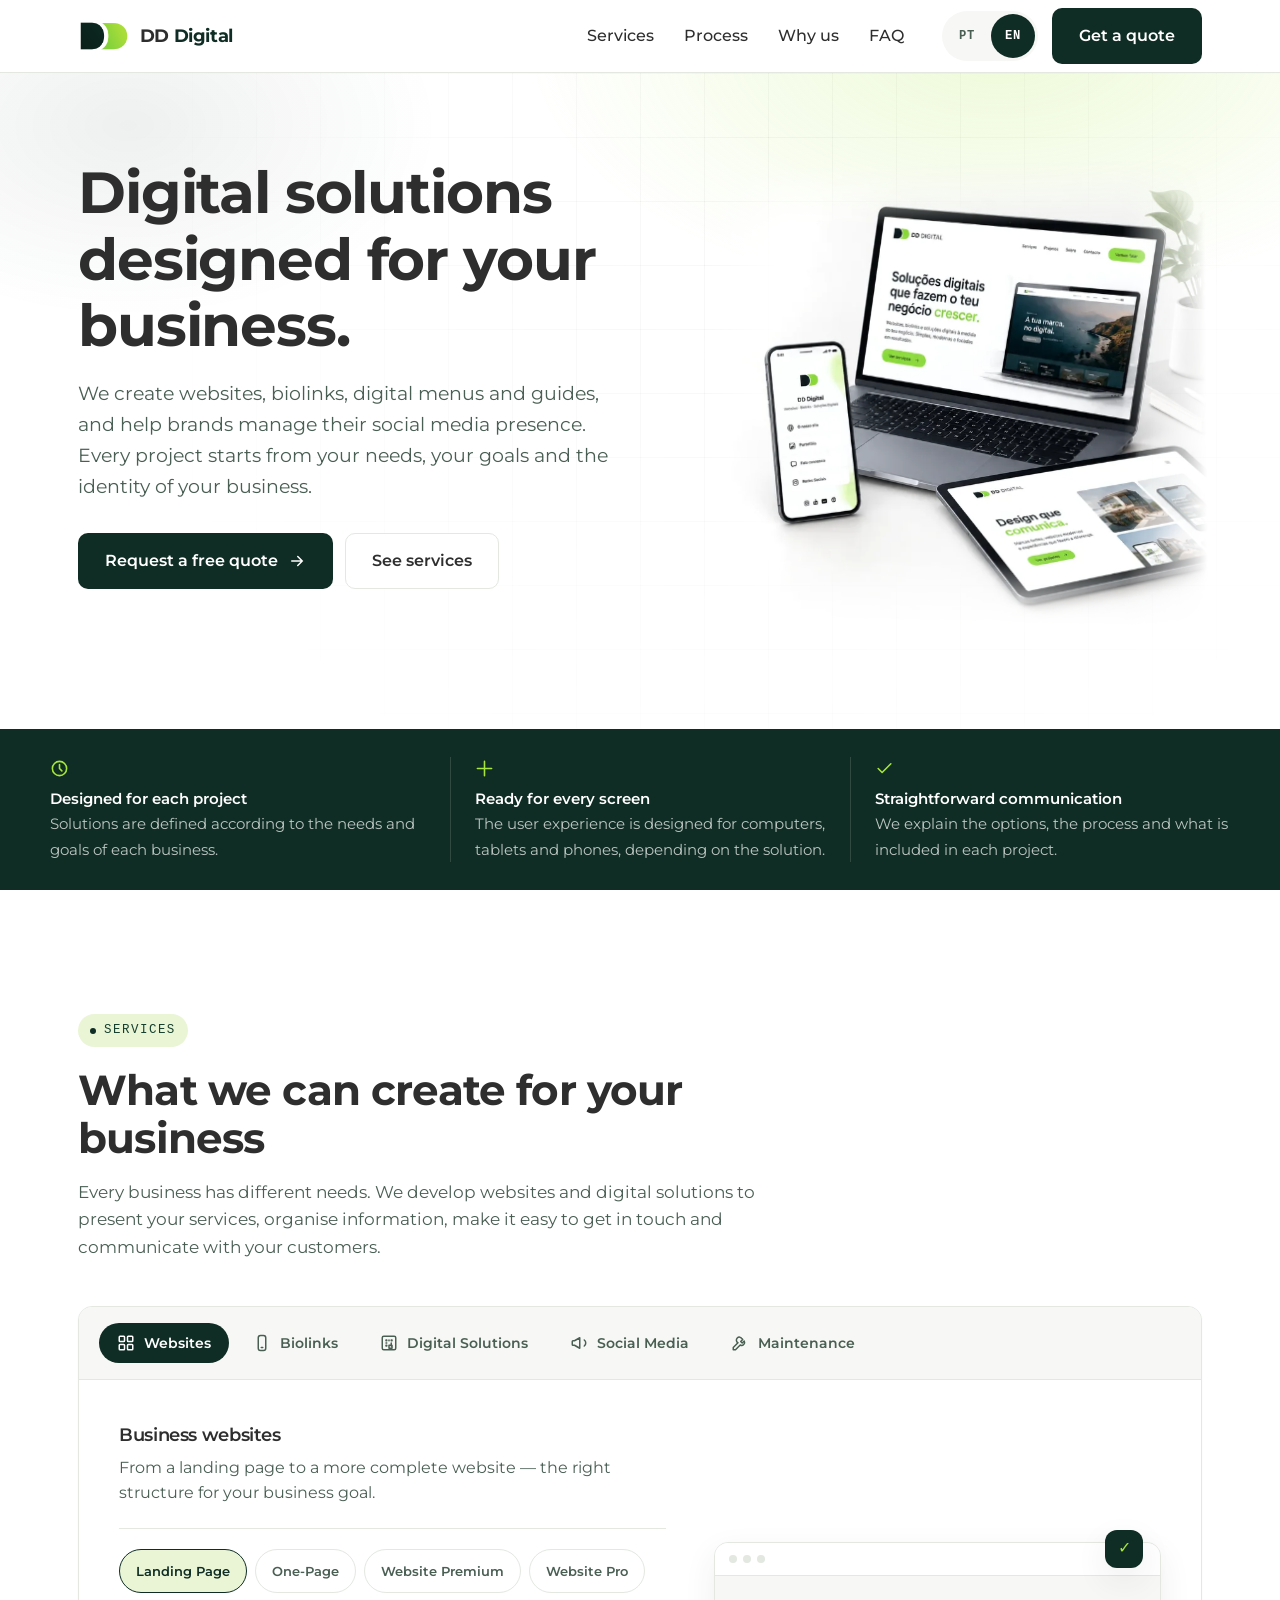
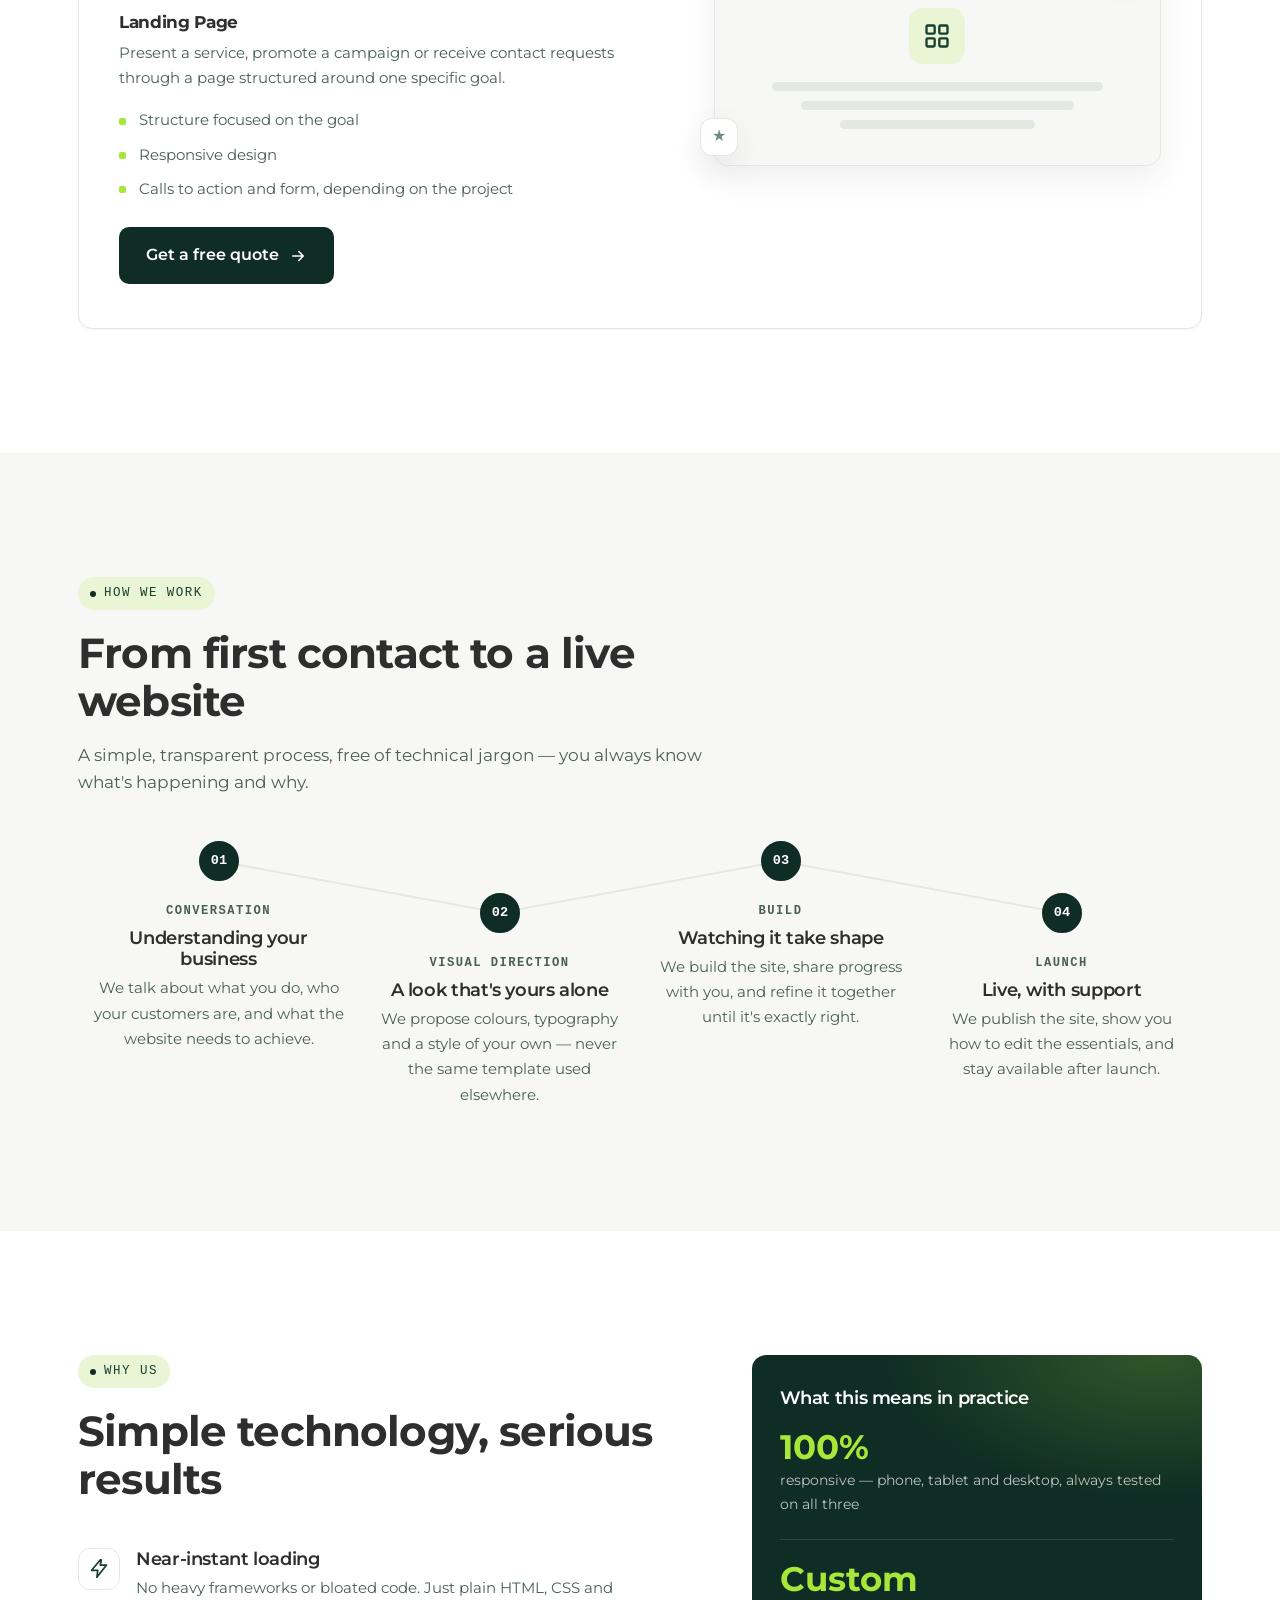
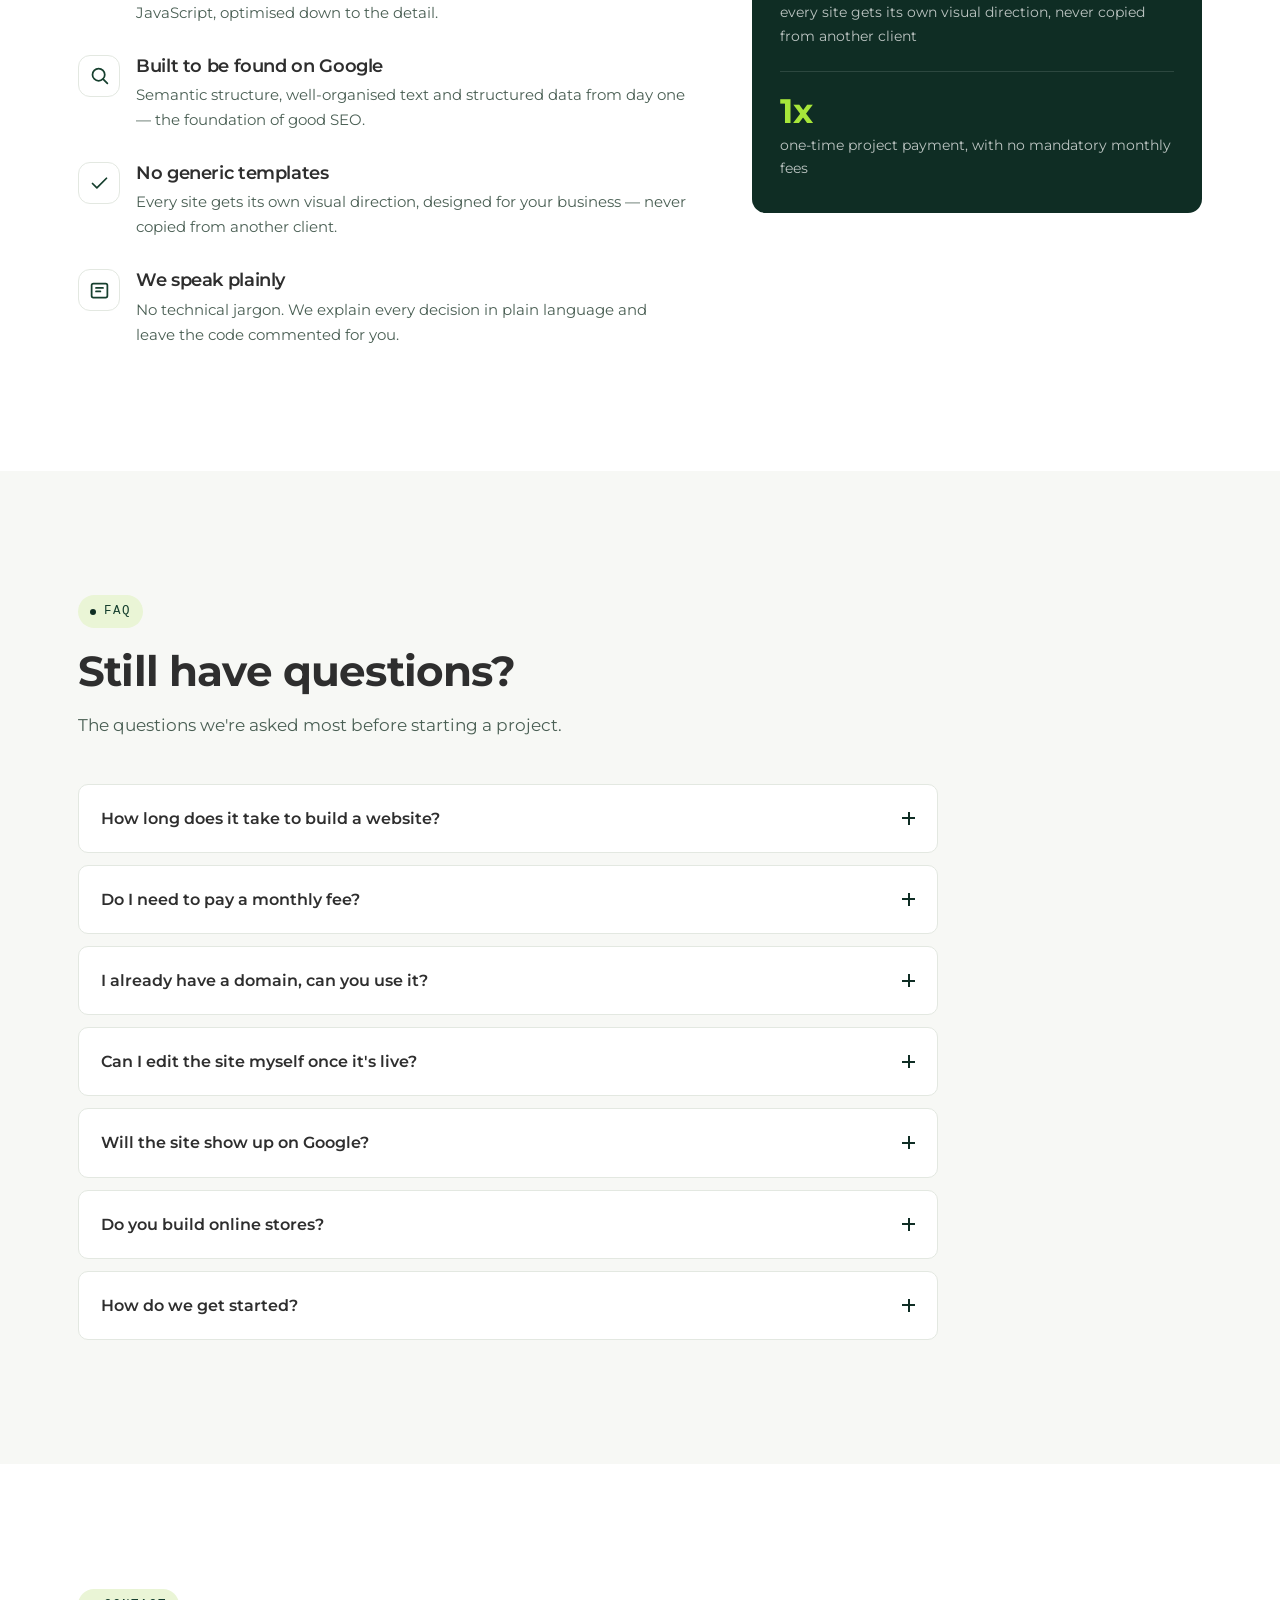
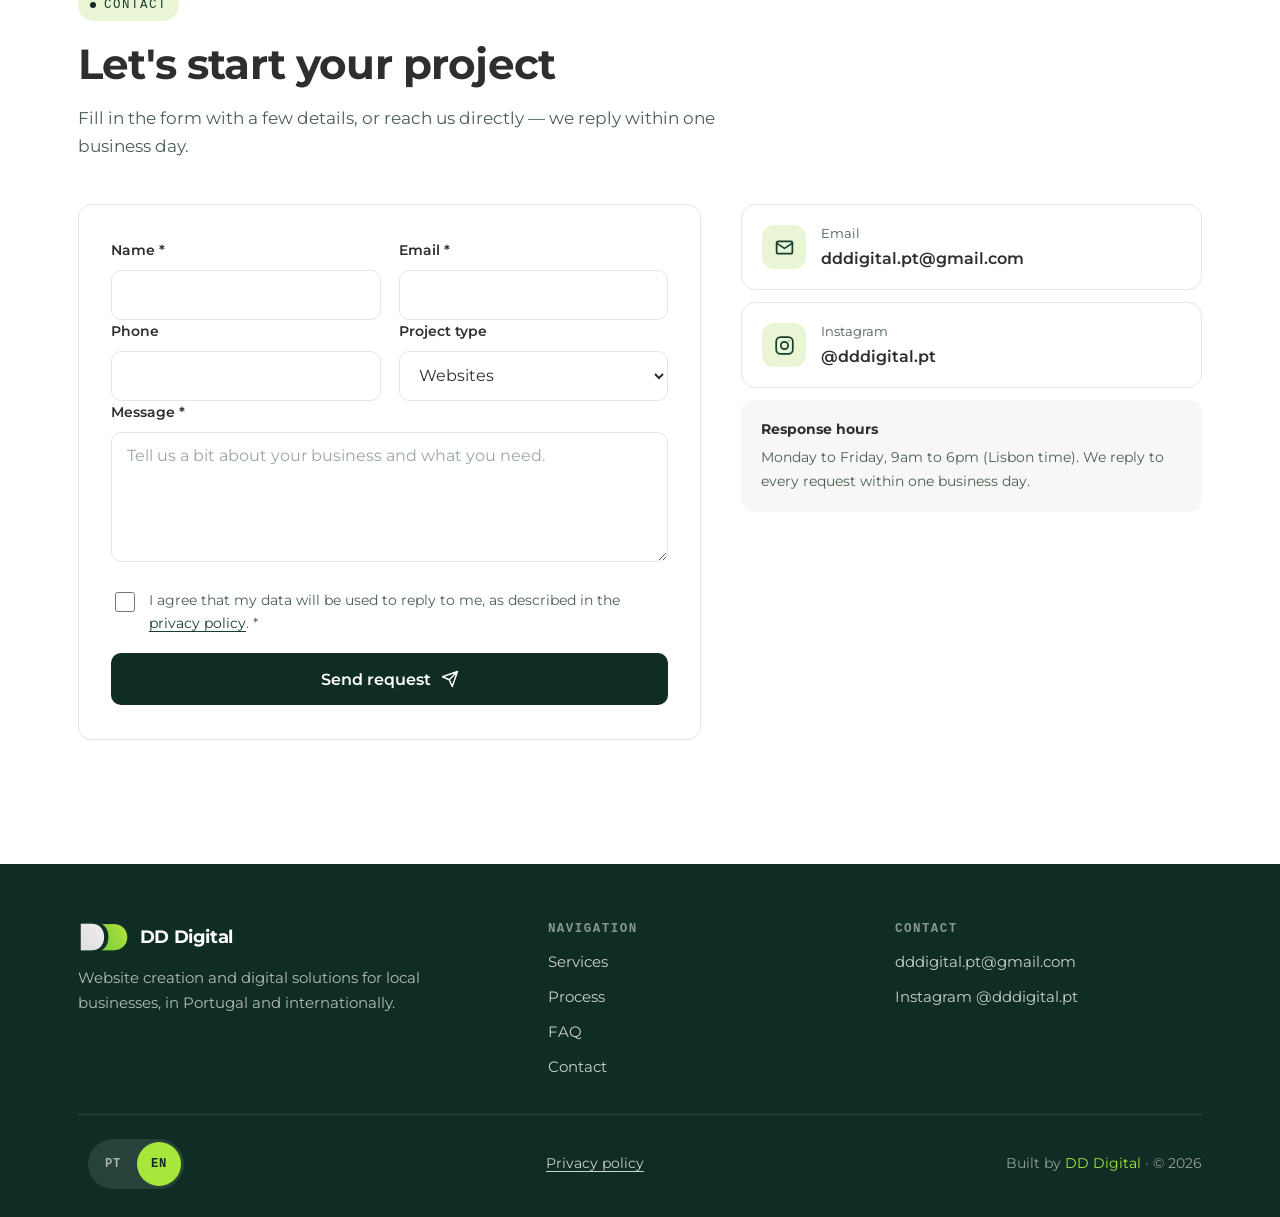
==== commit ed58be69: "Add files via upload" ====
--- a/en/index.html
+++ b/en/index.html
@@ -4,7 +4,7 @@
 <meta charset="UTF-8">
 <meta name="viewport" content="width=device-width, initial-scale=1">
 <title>DD Digital — Websites and digital solutions for local businesses</title>
-<meta name="description" content="We build fast, modern, custom websites for local businesses: landing pages, one-page sites, multi-page sites, digital menus and biolinks. Request your free quote.">
+<meta name="description" content="We create websites, biolinks and digital menus, and manage social media, with solutions tailored to your business. Request your free quote.">
 <link rel="canonical" href="https://dddigital.pt/en/">
 
 <!-- Available languages, so Google knows this page has a Portuguese version -->
@@ -21,14 +21,14 @@
 <meta property="og:locale" content="en_US">
 <meta property="og:site_name" content="DD Digital">
 <meta property="og:title" content="DD Digital — Websites and digital solutions for local businesses">
-<meta property="og:description" content="Fast, modern, custom websites. Landing pages, one-page sites, multi-page sites, digital menus and biolinks.">
+<meta property="og:description" content="Websites, biolinks, digital menus and social media management, tailored to your business.">
 <meta property="og:url" content="https://dddigital.pt/en/">
 <meta property="og:image" content="https://dddigital.pt/img/og-image.webp">
 <meta property="og:image:width" content="1200">
 <meta property="og:image:height" content="630">
 <meta name="twitter:card" content="summary_large_image">
 <meta name="twitter:title" content="DD Digital — Websites and digital solutions">
-<meta name="twitter:description" content="Fast, modern, custom websites for local businesses.">
+<meta name="twitter:description" content="Websites, biolinks, digital menus and social media for your business.">
 <meta name="twitter:image" content="https://dddigital.pt/img/og-image.webp">
 
 <link rel="stylesheet" href="../css/style.css">
@@ -41,7 +41,7 @@
   "name": "DD Digital",
   "url": "https://dddigital.pt/en/",
   "image": "https://dddigital.pt/img/og-image.webp",
-  "description": "Website creation and digital solutions for local businesses: landing pages, one-page sites, multi-page sites, digital menus and biolinks.",
+  "description": "Website creation, biolinks, digital menus and guides, and social media management for local businesses.",
   "areaServed": ["Portugal"],
   "priceRange": "€€",
   "email": "dddigital.pt@gmail.com",
@@ -130,11 +130,9 @@
   <section class="hero" id="inicio">
     <div class="wrap hero__interior">
       <div class="surge">
-        <h1>Websites that make your business <em>look as good as it is</em>.</h1>
+        <h1>Digital solutions designed for your business.</h1>
         <p class="hero__texto">
-          We build fast, modern, custom websites for local businesses —
-          no generic templates, no mandatory monthly fees, and no technical headaches.
-          We explain everything in plain language.
+          We create websites, biolinks, digital menus and guides, and help brands manage their social media presence. Every project starts from your needs, your goals and the identity of your business.
         </p>
         <div class="hero__accoes">
           <a href="#contact" class="btn btn--principal">
@@ -145,46 +143,13 @@
         </div>
       </div>
 
-      <div class="surge dispositivos" aria-hidden="true">
-        <div class="portatil">
-          <div class="janela">
-            <div class="janela__barra">
-              <span class="janela__ponto"></span><span class="janela__ponto"></span><span class="janela__ponto"></span>
-              <span class="janela__url">yourbusiness.com</span>
-            </div>
-            <div class="janela__ecra">
-              <div class="esboco">
-                <div class="esboco__topo">
-                  <span class="esboco__marca"></span>
-                  <div class="esboco__menu"><span></span><span></span><span></span></div>
-                </div>
-                <div class="esboco__hero">
-                  <span class="esboco__titulo"></span>
-                  <span class="esboco__linha"></span>
-                  <span class="esboco__linha esboco__linha--curta"></span>
-                  <span class="esboco__btn"></span>
-                </div>
-                <div class="esboco__cartoes">
-                  <span class="esboco__cartao"></span><span class="esboco__cartao"></span><span class="esboco__cartao"></span>
-                </div>
-              </div>
-            </div>
-          </div>
-          <div class="portatil__base"></div>
-        </div>
-
-        <div class="telemovel">
-          <div class="telemovel__notch"></div>
-          <div class="telemovel__ecra">
-            <span class="telemovel__avatar"></span>
-            <span class="telemovel__nome"></span>
-            <div class="telemovel__links">
-              <span class="telemovel__link telemovel__link--ativo"></span>
-              <span class="telemovel__link"></span>
-              <span class="telemovel__link"></span>
-              <span class="telemovel__link"></span>
-            </div>
-          </div>
+      <!-- Imagem do hero: desvanecida nas bordas (CSS) e com efeito parallax ao fazer scroll (js/main.js).
+           Para trocar a imagem, substitui hero.webp e hero-800.webp em img/ mantendo os nomes. -->
+      <div class="surge hero__visual">
+        <div class="hero__imagem" data-parallax>
+          <img src="../img/hero.webp" srcset="../img/hero-800.webp 800w, ../img/hero.webp 1106w"
+               sizes="(min-width: 900px) 560px, 92vw" width="1106" height="1024"
+               alt="DD Digital website, biolink and services page shown on a laptop, a phone and a tablet" fetchpriority="high" decoding="async">
         </div>
       </div>
     </div>
@@ -195,15 +160,15 @@
     <ul class="provas wrap">
       <li>
         <svg viewBox="0 0 24 24" fill="none" stroke="currentColor" stroke-width="2" stroke-linecap="round" stroke-linejoin="round" aria-hidden="true"><circle cx="12" cy="12" r="9"/><path d="M12 7v5l3 3"/></svg>
-        <span><strong>Delivered in 1–2 weeks</strong><br>once we have your final content</span>
+        <span><strong>Designed for each project</strong><br>Solutions are defined according to the needs and goals of each business.</span>
       </li>
       <li>
         <svg viewBox="0 0 24 24" fill="none" stroke="currentColor" stroke-width="2" stroke-linecap="round" stroke-linejoin="round" aria-hidden="true"><path d="M12 3v18M3 12h18"/></svg>
-        <span><strong>One-time payment</strong><br>no mandatory monthly fees</span>
+        <span><strong>Ready for every screen</strong><br>The user experience is designed for computers, tablets and phones, depending on the solution.</span>
       </li>
       <li>
         <svg viewBox="0 0 24 24" fill="none" stroke="currentColor" stroke-width="2" stroke-linecap="round" stroke-linejoin="round" aria-hidden="true"><path d="M4 12l5 5L20 6"/></svg>
-        <span><strong>Custom design</strong><br>never the same template twice</span>
+        <span><strong>Straightforward communication</strong><br>We explain the options, the process and what is included in each project.</span>
       </li>
     </ul>
   </div>
@@ -213,8 +178,8 @@
     <div class="wrap">
       <div class="cabecalho-seccao surge">
         <span class="etiqueta">Services</span>
-        <h2>What we do</h2>
-        <p>Every site is built from scratch in plain HTML, CSS and JavaScript — lightweight, fast, and with no dependencies to go out of date.</p>
+        <h2>What we can create for your business</h2>
+        <p>Every business has different needs. We develop websites and digital solutions to present your services, organise information, make it easy to get in touch and communicate with your customers.</p>
       </div>
 
       <div class="servicos-dashboard surge">
@@ -256,20 +221,68 @@
           <!-- WEBSITES -->
           <div class="painel-servico is-ativo" id="painel-sites" role="tabpanel" aria-labelledby="aba-sites" tabindex="0">
             <div class="painel-servico__texto">
-              <span class="painel-servico__contagem">5 options</span>
-              <h3>Websites</h3>
-              <p>From a single landing page to our most complete website — the right structure for your goal.</p>
-              <ul class="servico__lista">
-                <li><strong>Landing Page</strong> — a single page focused on one action: contact, book or buy.</li>
-                <li><strong>One-Page</strong> — several sections on one page, with anchor navigation.</li>
-                <li><strong>Multi-Page</strong> — one page per topic, with a consistent look.</li>
-                <li><strong>Website Premium</strong> — multi-page structure with extra sections: gallery, map or bookings.</li>
-                <li><strong>Website Pro</strong> — our most complete solution, with custom features.</li>
-              </ul>
-              <a href="#contact" class="btn btn--principal">
-                Get a free quote
-                <svg viewBox="0 0 24 24" fill="none" stroke="currentColor" stroke-width="2" stroke-linecap="round" aria-hidden="true"><path d="M5 12h14M13 6l6 6-6 6"/></svg>
-              </a>
+              <h3>Business websites</h3>
+              <p>From a landing page to a more complete website — the right structure for your business goal.</p>
+              <!-- Sub-separadores: cada subserviço tem a sua explicação -->
+              <div class="sub-abas" role="tablist" aria-label="Website types">
+                <button class="sub-aba is-ativo" type="button" role="tab" id="sub-sites-landing" aria-controls="subpainel-sites-landing" aria-selected="true">Landing Page</button>
+                <button class="sub-aba" type="button" role="tab" id="sub-sites-onepage" aria-controls="subpainel-sites-onepage" aria-selected="false" tabindex="-1">One-Page</button>
+                <button class="sub-aba" type="button" role="tab" id="sub-sites-premium" aria-controls="subpainel-sites-premium" aria-selected="false" tabindex="-1">Website Premium</button>
+                <button class="sub-aba" type="button" role="tab" id="sub-sites-pro" aria-controls="subpainel-sites-pro" aria-selected="false" tabindex="-1">Website Pro</button>
+              </div>
+              <div class="sub-painel is-ativo" id="subpainel-sites-landing" role="tabpanel" aria-labelledby="sub-sites-landing" tabindex="0">
+                <h4>Landing Page</h4>
+                <p>Present a service, promote a campaign or receive contact requests through a page structured around one specific goal.</p>
+                <ul class="servico__lista">
+                  <li>Structure focused on the goal</li>
+                  <li>Responsive design</li>
+                  <li>Calls to action and form, depending on the project</li>
+                </ul>
+                <a href="#contact" class="btn btn--principal">
+                  Get a free quote
+                  <svg viewBox="0 0 24 24" fill="none" stroke="currentColor" stroke-width="2" stroke-linecap="round" aria-hidden="true"><path d="M5 12h14M13 6l6 6-6 6"/></svg>
+                </a>
+              </div>
+              <div class="sub-painel" id="subpainel-sites-onepage" role="tabpanel" aria-labelledby="sub-sites-onepage" tabindex="0" hidden>
+                <h4>One-Page</h4>
+                <p>Your whole business on one page. Brings together your company presentation, services, contacts and other information on a page organised into sections.</p>
+                <ul class="servico__lista">
+                  <li>Sections tailored to the business</li>
+                  <li>Simple navigation</li>
+                  <li>Ideal for businesses with few services</li>
+                  <li>Structure organised for SEO</li>
+                </ul>
+                <a href="#contact" class="btn btn--principal">
+                  Get a free quote
+                  <svg viewBox="0 0 24 24" fill="none" stroke="currentColor" stroke-width="2" stroke-linecap="round" aria-hidden="true"><path d="M5 12h14M13 6l6 6-6 6"/></svg>
+                </a>
+              </div>
+              <div class="sub-painel" id="subpainel-sites-premium" role="tabpanel" aria-labelledby="sub-sites-premium" tabindex="0" hidden>
+                <h4>Website Premium</h4>
+                <p>Organises the different services and areas of your business on dedicated pages, with a structure adapted to your content.</p>
+                <ul class="servico__lista">
+                  <li>Dedicated pages for each topic</li>
+                  <li>Structure ready for content to grow</li>
+                  <li>Consistent header, navigation and footer on every page</li>
+                </ul>
+                <a href="#contact" class="btn btn--principal">
+                  Get a free quote
+                  <svg viewBox="0 0 24 24" fill="none" stroke="currentColor" stroke-width="2" stroke-linecap="round" aria-hidden="true"><path d="M5 12h14M13 6l6 6-6 6"/></svg>
+                </a>
+              </div>
+              <div class="sub-painel" id="subpainel-sites-pro" role="tabpanel" aria-labelledby="sub-sites-pro" tabindex="0" hidden>
+                <h4>Website Pro</h4>
+                <p>Our most complete solution, for projects that need custom features, defined with you from the start.</p>
+                <ul class="servico__lista">
+                  <li>Features tailored to the project</li>
+                  <li>Structure planned together with you</li>
+                  <li>Closer follow-up</li>
+                </ul>
+                <a href="#contact" class="btn btn--principal">
+                  Get a free quote
+                  <svg viewBox="0 0 24 24" fill="none" stroke="currentColor" stroke-width="2" stroke-linecap="round" aria-hidden="true"><path d="M5 12h14M13 6l6 6-6 6"/></svg>
+                </a>
+              </div>
             </div>
             <div class="painel-servico__visual" aria-hidden="true">
               <div class="maqueta">
@@ -296,7 +309,7 @@
               <ul class="servico__lista">
                 <li>All your links in one place</li>
                 <li>Design matched to your brand</li>
-                <li>Instant loading</li>
+                <li>Option of your own domain or a DD Digital address</li>
               </ul>
               <a href="#contact" class="btn btn--principal">
                 Get a free quote
@@ -324,16 +337,39 @@
           <div class="painel-servico" id="painel-solucoes" role="tabpanel" aria-labelledby="aba-solucoes" tabindex="0" hidden>
             <div class="painel-servico__texto">
               <h3>Digital Solutions</h3>
-              <p>Digital menus via QR code, catalogues and other tools built to fit your business — always up to date, with no reprinting needed.</p>
-              <ul class="servico__lista">
-                <li>QR code for the table or window</li>
-                <li>Update content in minutes</li>
-                <li>Works on any phone</li>
-              </ul>
-              <a href="#contact" class="btn btn--principal">
-                Get a free quote
-                <svg viewBox="0 0 24 24" fill="none" stroke="currentColor" stroke-width="2" stroke-linecap="round" aria-hidden="true"><path d="M5 12h14M13 6l6 6-6 6"/></svg>
-              </a>
+              <p>Digital tools built to fit your business — always up to date, with no reprinting needed.</p>
+              <!-- Sub-separadores: cada subserviço tem a sua explicação -->
+              <div class="sub-abas" role="tablist" aria-label="Types of digital solution">
+                <button class="sub-aba is-ativo" type="button" role="tab" id="sub-solucoes-ementas" aria-controls="subpainel-solucoes-ementas" aria-selected="true">Menus</button>
+                <button class="sub-aba" type="button" role="tab" id="sub-solucoes-guias" aria-controls="subpainel-solucoes-guias" aria-selected="false" tabindex="-1">Guides</button>
+              </div>
+              <div class="sub-painel is-ativo" id="subpainel-solucoes-ementas" role="tabpanel" aria-labelledby="sub-solucoes-ementas" tabindex="0">
+                <h4>Menus</h4>
+                <p>Digital menus reached by QR code on the table, in the window or at the counter. Customers open the menu on their phone quickly and easily.</p>
+                <ul class="servico__lista">
+                  <li>QR code for the table or window</li>
+                  <li>Custom, modern and dynamic design</li>
+                  <li>Works on any phone</li>
+                </ul>
+                <a href="#contact" class="btn btn--principal">
+                  Get a free quote
+                  <svg viewBox="0 0 24 24" fill="none" stroke="currentColor" stroke-width="2" stroke-linecap="round" aria-hidden="true"><path d="M5 12h14M13 6l6 6-6 6"/></svg>
+                </a>
+              </div>
+              <div class="sub-painel" id="subpainel-solucoes-guias" role="tabpanel" aria-labelledby="sub-solucoes-guias" tabindex="0" hidden>
+                <h4>Guides</h4>
+                <p>Digital guides for your customers or guests: useful information, rules, recommendations and contacts, always at hand and always up to date.</p>
+                <ul class="servico__lista">
+                  <li>All the information in one place</li>
+                  <li>Access by QR code or link</li>
+                  <li>Design aligned with your brand</li>
+                </ul>
+                <a href="#contact" class="btn btn--principal">
+                  Get a free quote
+                  <svg viewBox="0 0 24 24" fill="none" stroke="currentColor" stroke-width="2" stroke-linecap="round" aria-hidden="true"><path d="M5 12h14M13 6l6 6-6 6"/></svg>
+                </a>
+              </div>
+              <p class="sub-nota"><strong>And much more.</strong> We don't stop here: we also create other custom digital solutions, tailored to your business. Talk to us!</p>
             </div>
             <div class="painel-servico__visual" aria-hidden="true">
               <div class="maqueta">
@@ -355,18 +391,53 @@
           <!-- SOCIAL MEDIA -->
           <div class="painel-servico" id="painel-redes" role="tabpanel" aria-labelledby="aba-redes" tabindex="0" hidden>
             <div class="painel-servico__texto">
-              <span class="painel-servico__contagem">3 plans</span>
               <h3>Social Media Management</h3>
               <p>Content and management to keep your social media active, without doing it all yourself.</p>
-              <ul class="servico__lista">
-                <li><strong>Social Media Lite</strong> — regular posts and an organised content calendar.</li>
-                <li><strong>Social Media Premium</strong> — more posts per month, with support creating visual content.</li>
-                <li><strong>Social Media Pro</strong> — full management: strategy, content and close tracking.</li>
-              </ul>
-              <a href="#contact" class="btn btn--principal">
-                Get a free quote
-                <svg viewBox="0 0 24 24" fill="none" stroke="currentColor" stroke-width="2" stroke-linecap="round" aria-hidden="true"><path d="M5 12h14M13 6l6 6-6 6"/></svg>
-              </a>
+              <!-- Sub-separadores: cada subserviço tem a sua explicação -->
+              <div class="sub-abas" role="tablist" aria-label="Social media plans">
+                <button class="sub-aba is-ativo" type="button" role="tab" id="sub-redes-lite" aria-controls="subpainel-redes-lite" aria-selected="true">Social Media Lite</button>
+                <button class="sub-aba" type="button" role="tab" id="sub-redes-premium" aria-controls="subpainel-redes-premium" aria-selected="false" tabindex="-1">Social Media Premium</button>
+                <button class="sub-aba" type="button" role="tab" id="sub-redes-pro" aria-controls="subpainel-redes-pro" aria-selected="false" tabindex="-1">Social Media Pro</button>
+              </div>
+              <div class="sub-painel is-ativo" id="subpainel-redes-lite" role="tabpanel" aria-labelledby="sub-redes-lite" tabindex="0">
+                <h4>Social Media Lite</h4>
+                <p>To keep your accounts active with no effort: regular posts and an organised content calendar.</p>
+                <ul class="servico__lista">
+                  <li>Regular posts</li>
+                  <li>Organised content calendar</li>
+                  <li>Ideal to get started</li>
+                </ul>
+                <a href="#contact" class="btn btn--principal">
+                  Get a free quote
+                  <svg viewBox="0 0 24 24" fill="none" stroke="currentColor" stroke-width="2" stroke-linecap="round" aria-hidden="true"><path d="M5 12h14M13 6l6 6-6 6"/></svg>
+                </a>
+              </div>
+              <div class="sub-painel" id="subpainel-redes-premium" role="tabpanel" aria-labelledby="sub-redes-premium" tabindex="0" hidden>
+                <h4>Social Media Premium</h4>
+                <p>More posts per month and support creating visual content, for a stronger, more consistent presence.</p>
+                <ul class="servico__lista">
+                  <li>More posts per month</li>
+                  <li>Support creating visuals</li>
+                  <li>A look consistent with your brand</li>
+                </ul>
+                <a href="#contact" class="btn btn--principal">
+                  Get a free quote
+                  <svg viewBox="0 0 24 24" fill="none" stroke="currentColor" stroke-width="2" stroke-linecap="round" aria-hidden="true"><path d="M5 12h14M13 6l6 6-6 6"/></svg>
+                </a>
+              </div>
+              <div class="sub-painel" id="subpainel-redes-pro" role="tabpanel" aria-labelledby="sub-redes-pro" tabindex="0" hidden>
+                <h4>Social Media Pro</h4>
+                <p>Full management of your social media: strategy, content and close follow-up.</p>
+                <ul class="servico__lista">
+                  <li>Content strategy</li>
+                  <li>Content creation and publishing</li>
+                  <li>Close follow-up</li>
+                </ul>
+                <a href="#contact" class="btn btn--principal">
+                  Get a free quote
+                  <svg viewBox="0 0 24 24" fill="none" stroke="currentColor" stroke-width="2" stroke-linecap="round" aria-hidden="true"><path d="M5 12h14M13 6l6 6-6 6"/></svg>
+                </a>
+              </div>
             </div>
             <div class="painel-servico__visual" aria-hidden="true">
               <div class="maqueta">
@@ -388,17 +459,39 @@
           <!-- MAINTENANCE -->
           <div class="painel-servico" id="painel-manutencao" role="tabpanel" aria-labelledby="aba-manutencao" tabindex="0" hidden>
             <div class="painel-servico__texto">
-              <span class="painel-servico__contagem">2 options</span>
               <h3>Maintenance</h3>
               <p>Once the site is live, we stay close — updates, fixes and small improvements.</p>
-              <ul class="servico__lista">
-                <li><strong>Half-yearly</strong> — site review and updates every six months.</li>
-                <li><strong>Yearly</strong> — ongoing support and updates throughout the year.</li>
-              </ul>
-              <a href="#contact" class="btn btn--principal">
-                Get a free quote
-                <svg viewBox="0 0 24 24" fill="none" stroke="currentColor" stroke-width="2" stroke-linecap="round" aria-hidden="true"><path d="M5 12h14M13 6l6 6-6 6"/></svg>
-              </a>
+              <!-- Sub-separadores: cada subserviço tem a sua explicação -->
+              <div class="sub-abas" role="tablist" aria-label="Maintenance plans">
+                <button class="sub-aba is-ativo" type="button" role="tab" id="sub-manutencao-semestral" aria-controls="subpainel-manutencao-semestral" aria-selected="true">Half-yearly</button>
+                <button class="sub-aba" type="button" role="tab" id="sub-manutencao-anual" aria-controls="subpainel-manutencao-anual" aria-selected="false" tabindex="-1">Yearly</button>
+              </div>
+              <div class="sub-painel is-ativo" id="subpainel-manutencao-semestral" role="tabpanel" aria-labelledby="sub-manutencao-semestral" tabindex="0">
+                <h4>Half-yearly</h4>
+                <p>Site review and updates every six months, to keep everything up to date.</p>
+                <ul class="servico__lista">
+                  <li>General site review</li>
+                  <li>Updates and small fixes</li>
+                  <li>Two reviews per year</li>
+                </ul>
+                <a href="#contact" class="btn btn--principal">
+                  Get a free quote
+                  <svg viewBox="0 0 24 24" fill="none" stroke="currentColor" stroke-width="2" stroke-linecap="round" aria-hidden="true"><path d="M5 12h14M13 6l6 6-6 6"/></svg>
+                </a>
+              </div>
+              <div class="sub-painel" id="subpainel-manutencao-anual" role="tabpanel" aria-labelledby="sub-manutencao-anual" tabindex="0" hidden>
+                <h4>Yearly</h4>
+                <p>Ongoing support and updates throughout the year, so your site is always in good hands.</p>
+                <ul class="servico__lista">
+                  <li>Support all year round</li>
+                  <li>Updates and fixes</li>
+                  <li>Small improvements whenever they make sense</li>
+                </ul>
+                <a href="#contact" class="btn btn--principal">
+                  Get a free quote
+                  <svg viewBox="0 0 24 24" fill="none" stroke="currentColor" stroke-width="2" stroke-linecap="round" aria-hidden="true"><path d="M5 12h14M13 6l6 6-6 6"/></svg>
+                </a>
+              </div>
             </div>
             <div class="painel-servico__visual" aria-hidden="true">
               <div class="maqueta">
--- a/css/style.css
+++ b/css/style.css
@@ -169,6 +169,14 @@
 
 .cabecalho-seccao { max-width: 680px; margin-bottom: 44px; }
 .cabecalho-seccao p { color: var(--cinza); font-size: 1.05rem; margin-bottom: 0; }
+
+/* "Como trabalhamos": o título é longo, por isso esta secção tem o cabeçalho
+   mais largo e o título fica numa só linha a partir de tablet. */
+#processo .cabecalho-seccao { max-width: 960px; }
+#processo .cabecalho-seccao p { max-width: 680px; }
+@media (min-width: 700px) {
+  #processo .cabecalho-seccao h2 { font-size: clamp(1.7rem, 4vw, 2.6rem); white-space: nowrap; }
+}
 
 /* --- Botões --- */
 .btn {
@@ -420,120 +428,40 @@
   }
 }
 
-/* --- Painel gráfico: PC e telemóvel desenhados em CSS, mostrando
-   um site (no portátil) e um biolink (no telemóvel) --- */
-.dispositivos {
+/* --- Imagem do hero: dispositivos com as bordas desvanecidas (feather)
+   para se fundirem com o fundo, e um movimento parallax suave ao fazer
+   scroll (o JavaScript só atualiza as variáveis --px-y, --px-rx, --px-ry
+   e --px-s; o resto é CSS). --- */
+.hero__visual { position: relative; }
+
+.hero__imagem {
   position: relative;
-  padding: 6px 14px 46px 6px;
-}
-
-/* Portátil: moldura escura + ecrã com uma janela de browser dentro */
-.portatil {
-  background: var(--tinta);
-  border-radius: 16px 16px 5px 5px;
-  padding: 10px 10px 16px;
-  box-shadow: var(--sombra-alta);
-}
-.portatil__base {
-  width: 64%;
-  height: 10px;
+  max-width: 560px;
   margin: 0 auto;
-  background: linear-gradient(var(--suave), var(--tinta));
-  border-radius: 0 0 8px 8px;
-}
-
-/* Telemóvel sobreposto ao canto do portátil, com um biolink dentro */
-.telemovel {
-  position: absolute;
-  right: -2%;
-  bottom: -6%;
-  width: 38%;
-  max-width: 168px;
-  z-index: 2;
-  background: var(--tinta);
-  border-radius: 28px;
-  padding: 10px 9px;
-  box-shadow: var(--sombra-alta);
-}
-.telemovel__notch {
-  width: 32%;
-  height: 5px;
-  margin: 0 auto 10px;
-  border-radius: 4px;
-  background: rgba(255, 255, 255, .18);
-}
-.telemovel__ecra {
-  background: var(--branco);
-  border-radius: 18px;
-  padding: 18px 12px 14px;
-  display: flex;
-  flex-direction: column;
-  align-items: center;
-}
-.telemovel__avatar {
-  width: 38px;
-  height: 38px;
-  border-radius: 50%;
-  margin-bottom: 10px;
-  background: linear-gradient(135deg, var(--verde), var(--lima));
-}
-.telemovel__nome { width: 58%; height: 8px; border-radius: 4px; background: var(--tinta); opacity: .85; margin-bottom: 16px; }
-.telemovel__links { width: 100%; display: grid; gap: 8px; }
-.telemovel__link { height: 24px; border-radius: 100px; background: var(--nevoa); border: 1px solid var(--linha); }
-.telemovel__link--ativo { background: var(--menta); border-color: transparent; }
-
-.janela {
-  background: var(--branco);
-  border: 1px solid var(--linha);
-  border-radius: var(--raio-pequeno);
-  overflow: hidden;
-}
-.janela__barra {
-  display: flex;
-  align-items: center;
-  gap: 8px;
-  padding: 12px 14px;
-  background: var(--nevoa);
-  border-bottom: 1px solid var(--linha);
-}
-.janela__ponto { width: 10px; height: 10px; border-radius: 50%; background: var(--linha); }
-.janela__url {
-  flex: 1;
-  margin-left: 6px;
-  padding: 5px 12px;
-  background: var(--branco);
-  border: 1px solid var(--linha);
-  border-radius: 100px;
-  font-family: var(--fonte-mono);
-  font-size: .72rem;
-  color: var(--cinza);
-  white-space: nowrap;
-  overflow: hidden;
-  text-overflow: ellipsis;
-}
-.janela__ecra { padding: 22px; }
-
-/* Conteúdo abstrato dentro da janela */
-.esboco { display: grid; grid-template-columns: minmax(0, 1fr); gap: 14px; }
-.esboco__topo { display: flex; align-items: center; justify-content: space-between; }
-.esboco__marca { width: 70px; height: 10px; border-radius: 4px; background: var(--tinta); }
-.esboco__menu { display: flex; gap: 6px; }
-.esboco__menu span { width: 26px; height: 7px; border-radius: 4px; background: var(--linha); }
-
-.esboco__hero {
-  display: grid;
-  gap: 10px;
-  padding: 20px;
-  border-radius: var(--raio-pequeno);
-  background: linear-gradient(135deg, rgba(15, 45, 36, .10), rgba(167, 230, 58, .14));
-}
-.esboco__titulo { height: 14px; width: 78%; border-radius: 5px; background: var(--tinta); }
-.esboco__linha { height: 8px; border-radius: 4px; background: rgba(46, 46, 46, .14); }
-.esboco__linha--curta { width: 52%; }
-.esboco__btn { width: 104px; height: 30px; border-radius: 8px; background: var(--verde); margin-top: 6px; }
-
-.esboco__cartoes { display: grid; grid-template-columns: repeat(3, 1fr); gap: 10px; }
-.esboco__cartao { height: 54px; border: 1px solid var(--linha); border-radius: 8px; background: var(--branco); }
+  /* Desvanece as 4 bordas: máscara horizontal x máscara vertical */
+  -webkit-mask-image:
+    linear-gradient(to right, transparent 0, #000 16%, #000 84%, transparent 100%),
+    linear-gradient(to bottom, transparent 0, #000 14%, #000 86%, transparent 100%);
+  -webkit-mask-composite: source-in;
+  mask-image:
+    linear-gradient(to right, transparent 0, #000 16%, #000 84%, transparent 100%),
+    linear-gradient(to bottom, transparent 0, #000 14%, #000 86%, transparent 100%);
+  mask-composite: intersect;
+  /* Parallax: pequena inclinação 3D + deslocação vertical, tudo muito subtil */
+  transform:
+    perspective(1100px)
+    translate3d(0, var(--px-y, 0px), 0)
+    rotateX(var(--px-rx, 0deg))
+    rotateY(var(--px-ry, 0deg))
+    scale(var(--px-s, 1));
+  transform-origin: 50% 60%;
+  will-change: transform;
+}
+.hero__imagem img {
+  display: block;
+  width: 100%;
+  height: auto;
+}
 
 /* ===== 06. SERVIÇOS ====================================== */
 
@@ -632,6 +560,47 @@
   border-radius: 2px;
   background: var(--lima);
 }
+
+/* Sub-separadores: dentro de Sites, Redes Sociais e Manutenção, cada
+   subserviço tem o seu botão e a sua explicação. */
+.sub-abas {
+  display: flex;
+  flex-wrap: wrap;
+  gap: 8px;
+  margin: 22px 0 6px;
+  padding-top: 20px;
+  border-top: 1px solid var(--linha);
+}
+.sub-aba {
+  min-height: 44px;
+  padding: 8px 16px;
+  border: 1px solid var(--linha);
+  border-radius: 999px;
+  background: var(--branco);
+  color: var(--cinza);
+  font-family: var(--fonte-texto);
+  font-size: .84rem;
+  font-weight: 600;
+  cursor: pointer;
+  transition: background-color .2s, color .2s, border-color .2s;
+}
+.sub-aba:hover { border-color: var(--suave); color: var(--verde); }
+.sub-aba.is-ativo { background: var(--menta); border-color: var(--verde); color: var(--verde); }
+
+.sub-painel { display: none; padding-top: 14px; }
+.sub-painel.is-ativo { display: block; animation: painel-aparece .35s ease; }
+.sub-nota {
+  margin-top: 22px;
+  padding: 12px 16px;
+  border-left: 3px solid var(--lima);
+  border-radius: 0 var(--raio-pequeno) var(--raio-pequeno) 0;
+  background: var(--nevoa);
+  color: var(--cinza);
+  font-size: .9rem;
+}
+.sub-nota strong { color: var(--tinta); }
+.sub-painel h4 { margin-bottom: 8px; font-size: 1.05rem; color: var(--tinta); }
+.sub-painel p { color: var(--cinza); font-size: .95rem; }
 
 /* Maqueta ilustrativa — uma pequena janela de "browser" com linhas
    a sugerir conteúdo, para dar vida ao painel sem usar fotos de stock. */
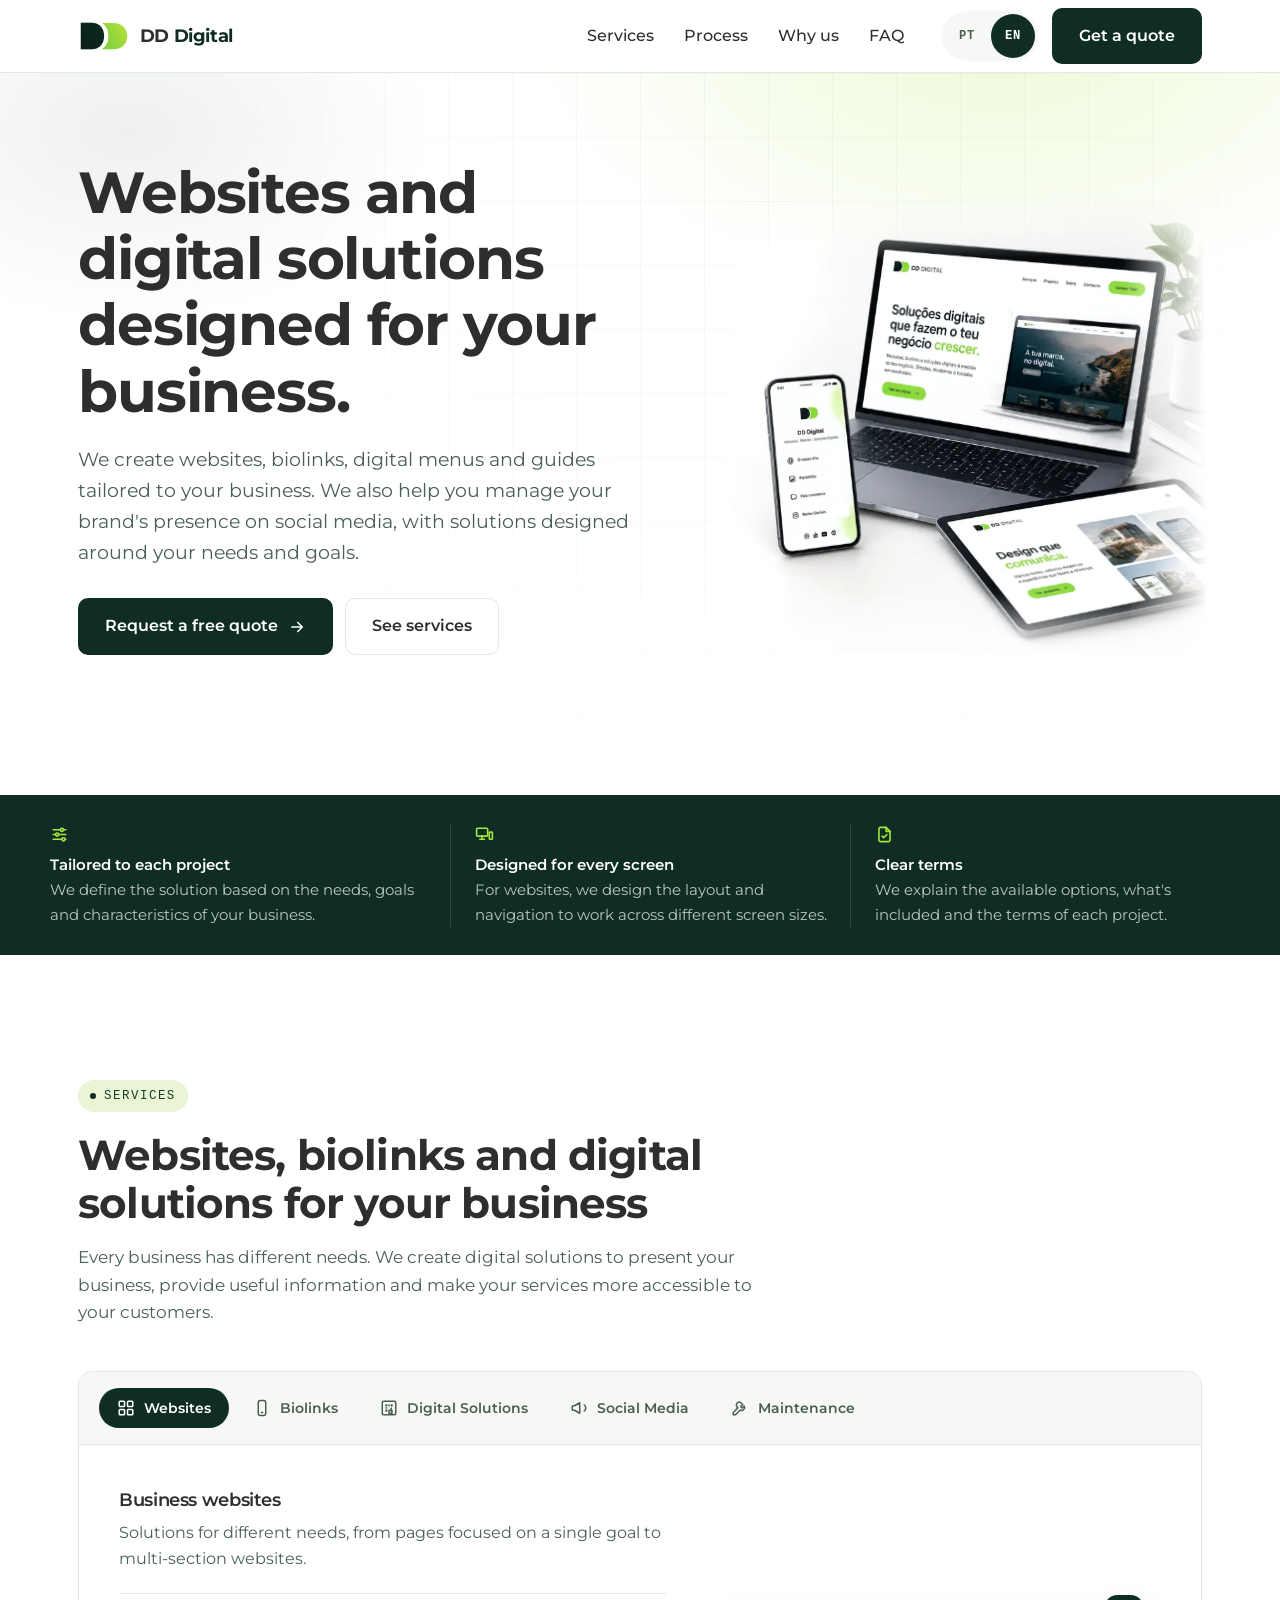
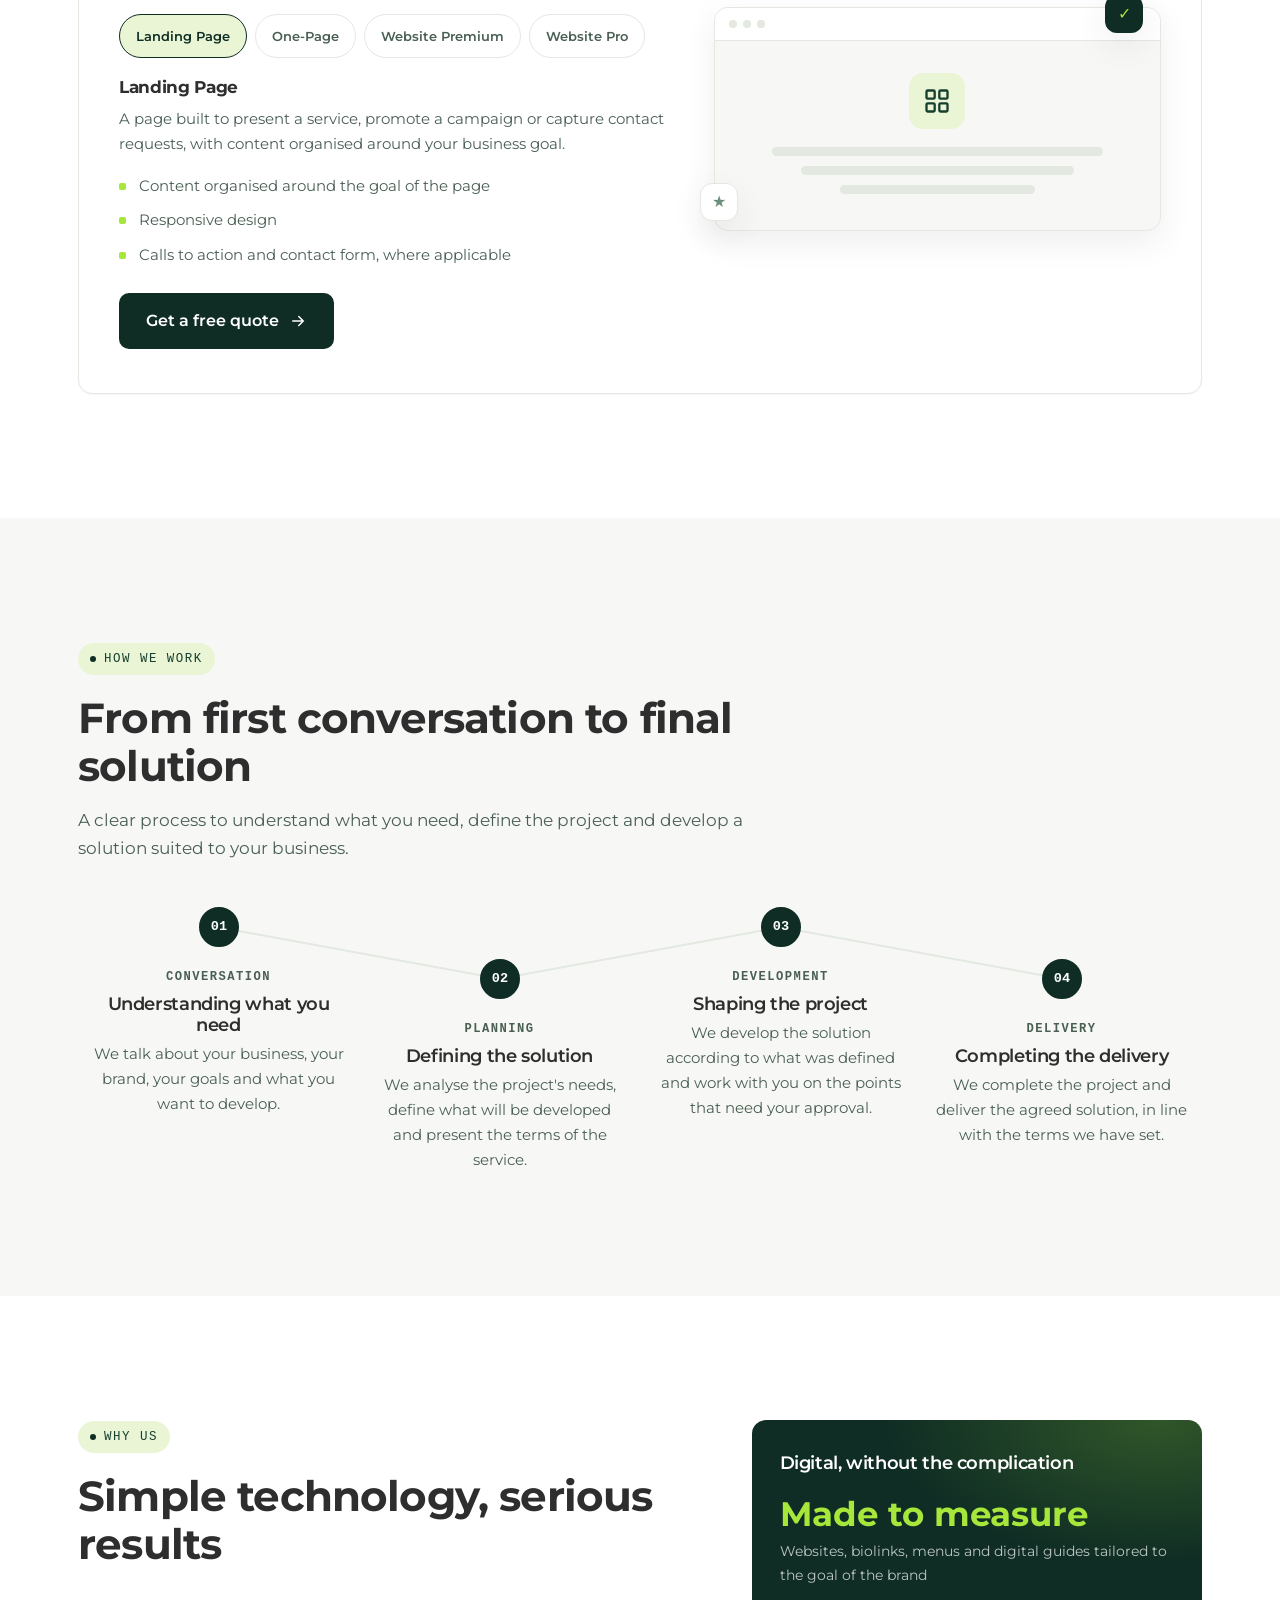
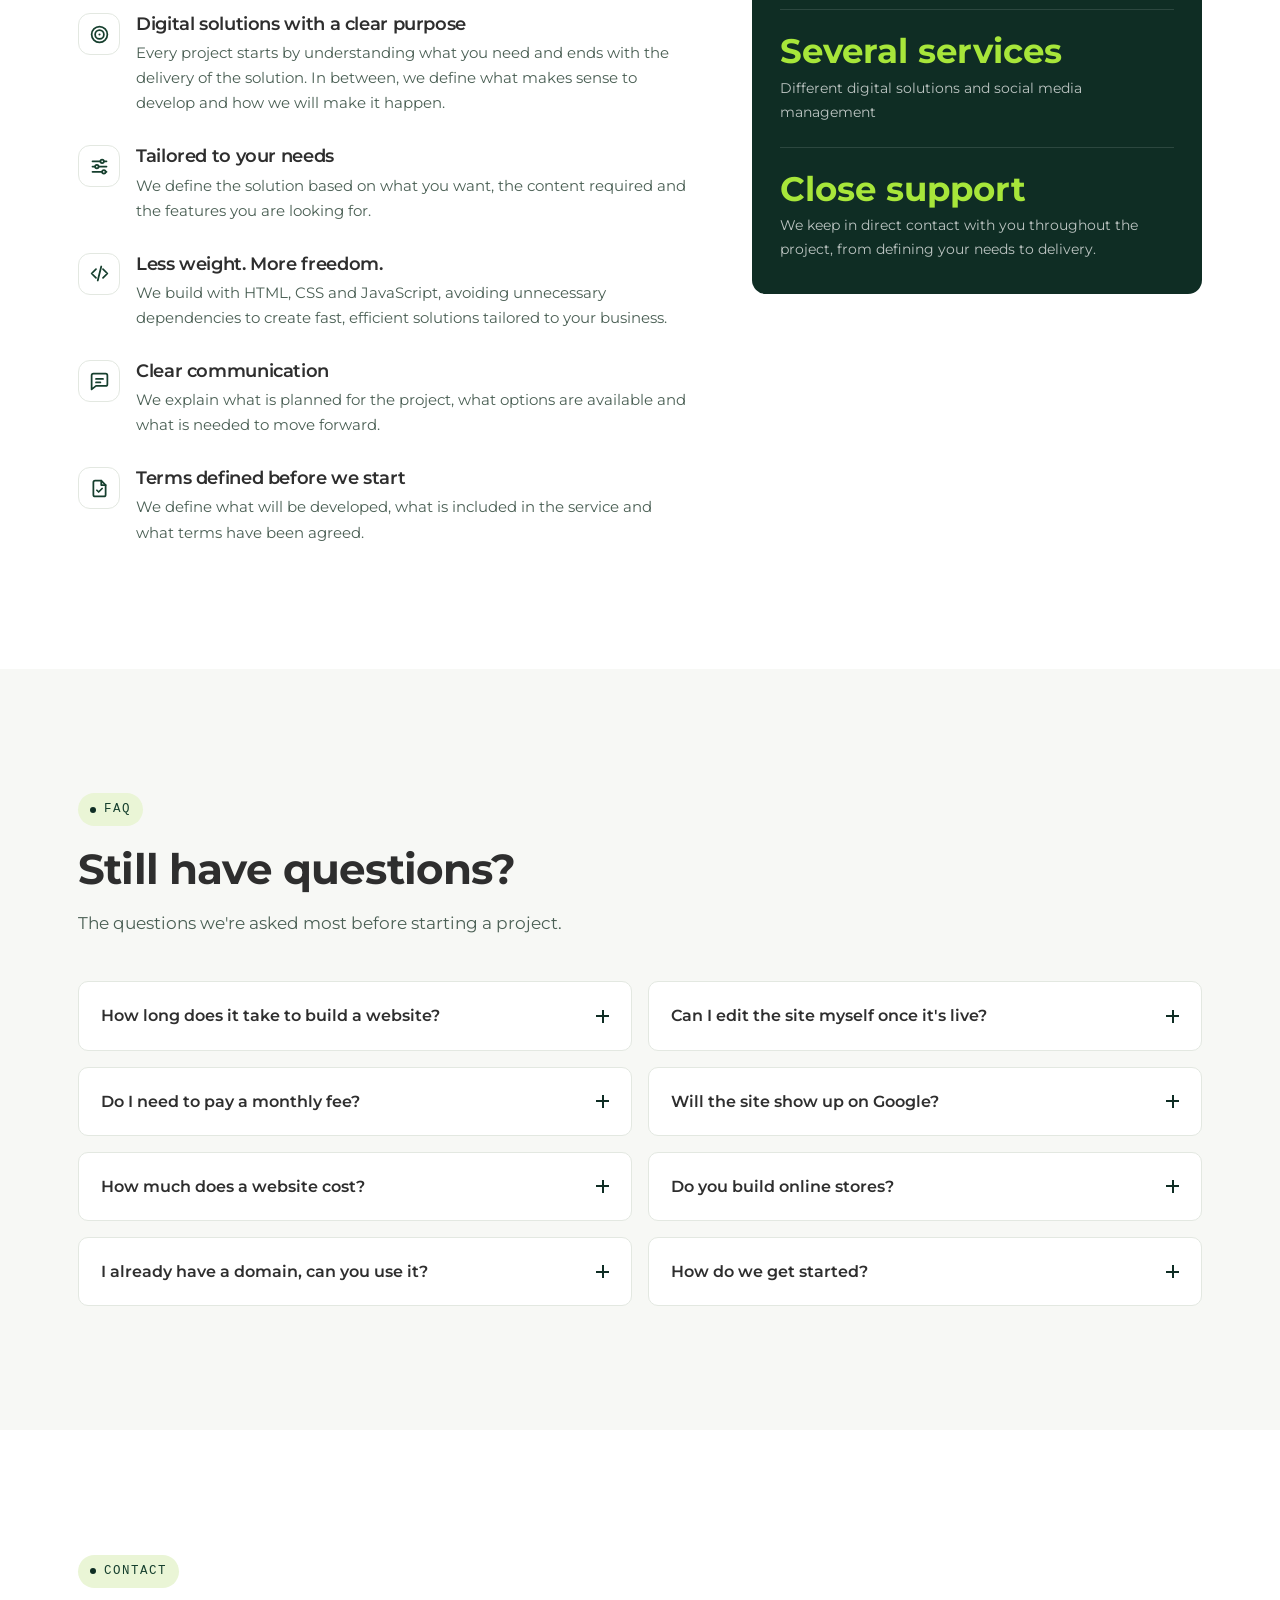
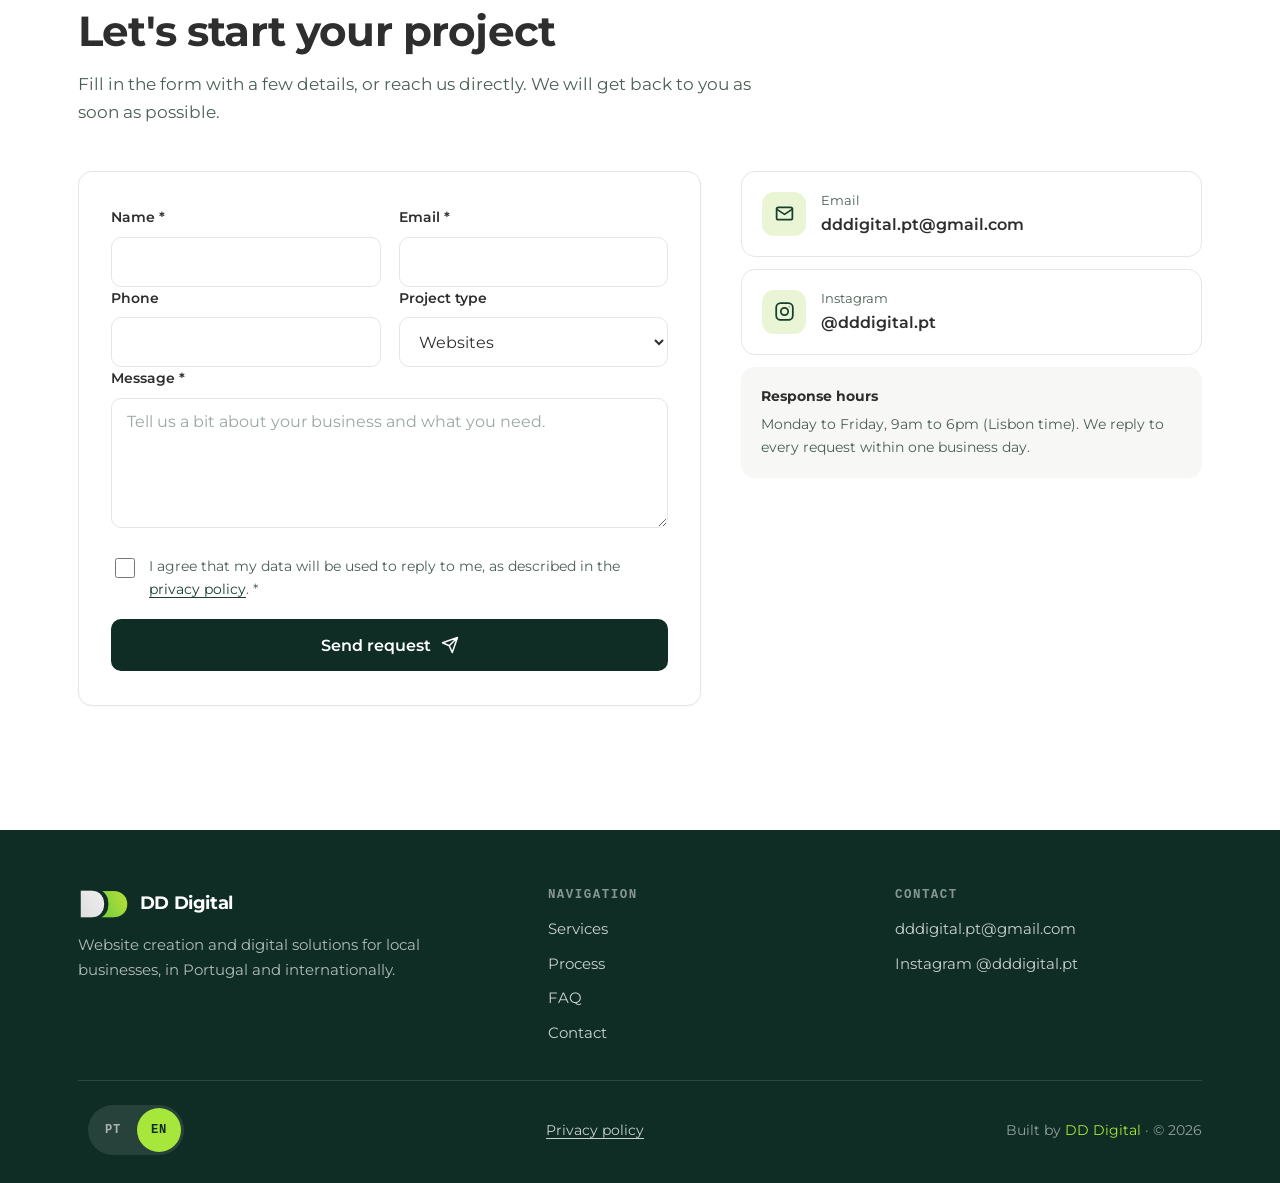
==== commit 08d23153: "Add files via upload" ====
--- a/en/index.html
+++ b/en/index.html
@@ -3,8 +3,9 @@
 <head>
 <meta charset="UTF-8">
 <meta name="viewport" content="width=device-width, initial-scale=1">
-<title>DD Digital — Websites and digital solutions for local businesses</title>
-<meta name="description" content="We create websites, biolinks and digital menus, and manage social media, with solutions tailored to your business. Request your free quote.">
+<title>Website Design &amp; Social Media Management | DD Digital</title>
+<meta name="description" content="Website creation, biolinks, digital menus and social media management for businesses in Portugal. Tailored solutions. Request your free quote.">
+<meta name="robots" content="index, follow, max-image-preview:large">
 <link rel="canonical" href="https://dddigital.pt/en/">
 
 <!-- Available languages, so Google knows this page has a Portuguese version -->
@@ -19,18 +20,22 @@
 <!-- Social sharing (Open Graph + Twitter) -->
 <meta property="og:type" content="website">
 <meta property="og:locale" content="en_US">
+<meta property="og:locale:alternate" content="pt_PT">
 <meta property="og:site_name" content="DD Digital">
-<meta property="og:title" content="DD Digital — Websites and digital solutions for local businesses">
-<meta property="og:description" content="Websites, biolinks, digital menus and social media management, tailored to your business.">
+<meta property="og:title" content="Website Design &amp; Social Media Management | DD Digital">
+<meta property="og:description" content="Websites, biolinks, digital menus and social media management, tailored to your business. Request your free quote.">
 <meta property="og:url" content="https://dddigital.pt/en/">
-<meta property="og:image" content="https://dddigital.pt/img/og-image.webp">
+<meta property="og:image" content="https://dddigital.pt/img/og-image.png">
+<meta property="og:image:alt" content="DD Digital — websites, biolinks and digital solutions for businesses">
 <meta property="og:image:width" content="1200">
 <meta property="og:image:height" content="630">
 <meta name="twitter:card" content="summary_large_image">
-<meta name="twitter:title" content="DD Digital — Websites and digital solutions">
-<meta name="twitter:description" content="Websites, biolinks, digital menus and social media for your business.">
-<meta name="twitter:image" content="https://dddigital.pt/img/og-image.webp">
-
+<meta name="twitter:title" content="Website Design &amp; Social Media | DD Digital">
+<meta name="twitter:description" content="Websites, biolinks, digital menus and social media management for your business in Portugal.">
+<meta name="twitter:image" content="https://dddigital.pt/img/og-image.png">
+<meta name="twitter:image:alt" content="DD Digital — websites, biolinks and digital solutions for businesses">
+
+<link rel="preload" href="../fonts/montserrat-var.woff2" as="font" type="font/woff2" crossorigin>
 <link rel="stylesheet" href="../css/style.css">
 
 <!-- Structured data: helps Google surface DD Digital in local searches -->
@@ -38,14 +43,42 @@
 {
   "@context": "https://schema.org",
   "@type": "ProfessionalService",
+  "@id": "https://dddigital.pt/#negocio",
   "name": "DD Digital",
-  "url": "https://dddigital.pt/en/",
-  "image": "https://dddigital.pt/img/og-image.webp",
-  "description": "Website creation, biolinks, digital menus and guides, and social media management for local businesses.",
-  "areaServed": ["Portugal"],
-  "priceRange": "€€",
+  "url": "https://dddigital.pt/",
+  "logo": "https://dddigital.pt/img/logo.webp",
+  "image": "https://dddigital.pt/img/og-image.png",
+  "description": "Website creation, landing pages, biolinks, digital menus and guides, and social media management for local businesses in Portugal, with remote service also available to international clients.",
+  "areaServed": [{ "@type": "Country", "name": "Portugal" }],
+  "knowsLanguage": ["pt-PT", "en"],
   "email": "dddigital.pt@gmail.com",
-  "sameAs": ["https://www.instagram.com/dddigital.pt"]
+  "sameAs": ["https://www.instagram.com/dddigital.pt"],
+  "hasOfferCatalog": {
+    "@type": "OfferCatalog",
+    "name": "DD Digital services",
+    "itemListElement": [
+      {
+        "@type": "Offer",
+        "itemOffered": { "@type": "Service", "name": "Business websites (landing page, one-page, premium and pro)" }
+      },
+      {
+        "@type": "Offer",
+        "itemOffered": { "@type": "Service", "name": "Custom biolinks" }
+      },
+      {
+        "@type": "Offer",
+        "itemOffered": { "@type": "Service", "name": "Digital menus and guides" }
+      },
+      {
+        "@type": "Offer",
+        "itemOffered": { "@type": "Service", "name": "Social media management" }
+      },
+      {
+        "@type": "Offer",
+        "itemOffered": { "@type": "Service", "name": "Website maintenance" }
+      }
+    ]
+  }
 }
 </script>
 <script type="application/ld+json">
@@ -61,7 +94,12 @@
     {
       "@type": "Question",
       "name": "Do I need to pay a monthly fee?",
-      "acceptedAnswer": { "@type": "Answer", "text": "No. The project is a one-time payment, with no mandatory monthly fees. Recurring costs only apply if you choose ongoing maintenance, content updates, or your own domain name." }
+      "acceptedAnswer": { "@type": "Answer", "text": "No. The project is a one-time payment, with no mandatory monthly fees, and we offer the first year of maintenance. Recurring costs only apply if you choose to continue with maintenance after that period, sign up for social media management, or get your own domain name." }
+    },
+    {
+      "@type": "Question",
+      "name": "How much does a website cost?",
+      "acceptedAnswer": { "@type": "Answer", "text": "The price depends on the type of project and on what you need, so we don't work with fixed prices. Request a free quote, tell us what you have in mind and we'll present you with the terms of the service." }
     },
     {
       "@type": "Question",
@@ -130,9 +168,9 @@
   <section class="hero" id="inicio">
     <div class="wrap hero__interior">
       <div class="surge">
-        <h1>Digital solutions designed for your business.</h1>
+        <h1>Websites and digital solutions designed for your business.</h1>
         <p class="hero__texto">
-          We create websites, biolinks, digital menus and guides, and help brands manage their social media presence. Every project starts from your needs, your goals and the identity of your business.
+          We create websites, biolinks, digital menus and guides tailored to your business. We also help you manage your brand's presence on social media, with solutions designed around your needs and goals.
         </p>
         <div class="hero__accoes">
           <a href="#contact" class="btn btn--principal">
@@ -159,16 +197,16 @@
   <div class="faixa-provas">
     <ul class="provas wrap">
       <li>
-        <svg viewBox="0 0 24 24" fill="none" stroke="currentColor" stroke-width="2" stroke-linecap="round" stroke-linejoin="round" aria-hidden="true"><circle cx="12" cy="12" r="9"/><path d="M12 7v5l3 3"/></svg>
-        <span><strong>Designed for each project</strong><br>Solutions are defined according to the needs and goals of each business.</span>
+        <svg viewBox="0 0 24 24" fill="none" stroke="currentColor" stroke-width="2" stroke-linecap="round" stroke-linejoin="round" aria-hidden="true"><path d="M4 6h9M17 6h3M4 12h3M11 12h9M4 18h11M19 18h1"/><circle cx="15" cy="6" r="2"/><circle cx="9" cy="12" r="2"/><circle cx="17" cy="18" r="2"/></svg>
+        <span><strong>Tailored to each project</strong><br>We define the solution based on the needs, goals and characteristics of your business.</span>
       </li>
       <li>
-        <svg viewBox="0 0 24 24" fill="none" stroke="currentColor" stroke-width="2" stroke-linecap="round" stroke-linejoin="round" aria-hidden="true"><path d="M12 3v18M3 12h18"/></svg>
-        <span><strong>Ready for every screen</strong><br>The user experience is designed for computers, tablets and phones, depending on the solution.</span>
+        <svg viewBox="0 0 24 24" fill="none" stroke="currentColor" stroke-width="2" stroke-linecap="round" stroke-linejoin="round" aria-hidden="true"><rect x="2" y="4" width="14" height="10" rx="1.5"/><path d="M6 18h6M9 14v4"/><rect x="18" y="9" width="4" height="9" rx="1"/></svg>
+        <span><strong>Designed for every screen</strong><br>For websites, we design the layout and navigation to work across different screen sizes.</span>
       </li>
       <li>
-        <svg viewBox="0 0 24 24" fill="none" stroke="currentColor" stroke-width="2" stroke-linecap="round" stroke-linejoin="round" aria-hidden="true"><path d="M4 12l5 5L20 6"/></svg>
-        <span><strong>Straightforward communication</strong><br>We explain the options, the process and what is included in each project.</span>
+        <svg viewBox="0 0 24 24" fill="none" stroke="currentColor" stroke-width="2" stroke-linecap="round" stroke-linejoin="round" aria-hidden="true"><path d="M14 3H7a2 2 0 00-2 2v14a2 2 0 002 2h10a2 2 0 002-2V8z"/><path d="M14 3v5h5"/><path d="M9 14l2 2 4-4"/></svg>
+        <span><strong>Clear terms</strong><br>We explain the available options, what's included and the terms of each project.</span>
       </li>
     </ul>
   </div>
@@ -178,8 +216,8 @@
     <div class="wrap">
       <div class="cabecalho-seccao surge">
         <span class="etiqueta">Services</span>
-        <h2>What we can create for your business</h2>
-        <p>Every business has different needs. We develop websites and digital solutions to present your services, organise information, make it easy to get in touch and communicate with your customers.</p>
+        <h2>Websites, biolinks and digital solutions for your business</h2>
+        <p>Every business has different needs. We create digital solutions to present your business, provide useful information and make your services more accessible to your customers.</p>
       </div>
 
       <div class="servicos-dashboard surge">
@@ -222,7 +260,7 @@
           <div class="painel-servico is-ativo" id="painel-sites" role="tabpanel" aria-labelledby="aba-sites" tabindex="0">
             <div class="painel-servico__texto">
               <h3>Business websites</h3>
-              <p>From a landing page to a more complete website — the right structure for your business goal.</p>
+              <p>Solutions for different needs, from pages focused on a single goal to multi-section websites.</p>
               <!-- Sub-separadores: cada subserviço tem a sua explicação -->
               <div class="sub-abas" role="tablist" aria-label="Website types">
                 <button class="sub-aba is-ativo" type="button" role="tab" id="sub-sites-landing" aria-controls="subpainel-sites-landing" aria-selected="true">Landing Page</button>
@@ -232,11 +270,11 @@
               </div>
               <div class="sub-painel is-ativo" id="subpainel-sites-landing" role="tabpanel" aria-labelledby="sub-sites-landing" tabindex="0">
                 <h4>Landing Page</h4>
-                <p>Present a service, promote a campaign or receive contact requests through a page structured around one specific goal.</p>
-                <ul class="servico__lista">
-                  <li>Structure focused on the goal</li>
+                <p>A page built to present a service, promote a campaign or capture contact requests, with content organised around your business goal.</p>
+                <ul class="servico__lista">
+                  <li>Content organised around the goal of the page</li>
                   <li>Responsive design</li>
-                  <li>Calls to action and form, depending on the project</li>
+                  <li>Calls to action and contact form, where applicable</li>
                 </ul>
                 <a href="#contact" class="btn btn--principal">
                   Get a free quote
@@ -245,12 +283,12 @@
               </div>
               <div class="sub-painel" id="subpainel-sites-onepage" role="tabpanel" aria-labelledby="sub-sites-onepage" tabindex="0" hidden>
                 <h4>One-Page</h4>
-                <p>Your whole business on one page. Brings together your company presentation, services, contacts and other information on a page organised into sections.</p>
-                <ul class="servico__lista">
-                  <li>Sections tailored to the business</li>
-                  <li>Simple navigation</li>
-                  <li>Ideal for businesses with few services</li>
-                  <li>Structure organised for SEO</li>
+                <p>Presents your business, services, contact details and other key information on a single page, organised into sections.</p>
+                <ul class="servico__lista">
+                  <li>Content organised into sections</li>
+                  <li>Simple navigation between sections</li>
+                  <li>Suited to businesses whose information fits on a single page</li>
+                  <li>Content structured to make it easier for search engines to read</li>
                 </ul>
                 <a href="#contact" class="btn btn--principal">
                   Get a free quote
@@ -259,11 +297,11 @@
               </div>
               <div class="sub-painel" id="subpainel-sites-premium" role="tabpanel" aria-labelledby="sub-sites-premium" tabindex="0" hidden>
                 <h4>Website Premium</h4>
-                <p>Organises the different services and areas of your business on dedicated pages, with a structure adapted to your content.</p>
-                <ul class="servico__lista">
-                  <li>Dedicated pages for each topic</li>
-                  <li>Structure ready for content to grow</li>
-                  <li>Consistent header, navigation and footer on every page</li>
+                <p>A multi-page website to present your company, your services and other relevant information, in an organised way and adapted to your business.</p>
+                <ul class="servico__lista">
+                  <li>Up to 3 pages dedicated to your business content</li>
+                  <li>Content structure organised page by page</li>
+                  <li>Consistent navigation between pages</li>
                 </ul>
                 <a href="#contact" class="btn btn--principal">
                   Get a free quote
@@ -272,11 +310,11 @@
               </div>
               <div class="sub-painel" id="subpainel-sites-pro" role="tabpanel" aria-labelledby="sub-sites-pro" tabindex="0" hidden>
                 <h4>Website Pro</h4>
-                <p>Our most complete solution, for projects that need custom features, defined with you from the start.</p>
-                <ul class="servico__lista">
-                  <li>Features tailored to the project</li>
-                  <li>Structure planned together with you</li>
-                  <li>Closer follow-up</li>
+                <p>A website with more pages, for businesses that need to present different services, areas or content in greater detail.</p>
+                <ul class="servico__lista">
+                  <li>Up to 6 pages dedicated to your business content</li>
+                  <li>Content organised according to the needs of the project</li>
+                  <li>Consistent navigation between pages</li>
                 </ul>
                 <a href="#contact" class="btn btn--principal">
                   Get a free quote
@@ -305,11 +343,11 @@
           <div class="painel-servico" id="painel-biolinks" role="tabpanel" aria-labelledby="aba-biolinks" tabindex="0" hidden>
             <div class="painel-servico__texto">
               <h3>Biolinks</h3>
-              <p>Your link-in-bio page for Instagram and other social networks, with your own look — never a generic template, always a look matched to your brand.</p>
+              <p>A page with links to your channels, services, contact details and other relevant content, customised to match your brand identity.</p>
               <ul class="servico__lista">
-                <li>All your links in one place</li>
-                <li>Design matched to your brand</li>
-                <li>Option of your own domain or a DD Digital address</li>
+                <li>Multiple links organised on a single page</li>
+                <li>Customisation that fits your brand</li>
+                <li>Option to use your own domain or a DD Digital address, depending on the option chosen</li>
               </ul>
               <a href="#contact" class="btn btn--principal">
                 Get a free quote
@@ -336,8 +374,8 @@
           <!-- DIGITAL SOLUTIONS -->
           <div class="painel-servico" id="painel-solucoes" role="tabpanel" aria-labelledby="aba-solucoes" tabindex="0" hidden>
             <div class="painel-servico__texto">
-              <h3>Digital Solutions</h3>
-              <p>Digital tools built to fit your business — always up to date, with no reprinting needed.</p>
+              <h3>Digital solutions</h3>
+              <p>Offer digital menus and guides to your customers, with information organised and accessible online.</p>
               <!-- Sub-separadores: cada subserviço tem a sua explicação -->
               <div class="sub-abas" role="tablist" aria-label="Types of digital solution">
                 <button class="sub-aba is-ativo" type="button" role="tab" id="sub-solucoes-ementas" aria-controls="subpainel-solucoes-ementas" aria-selected="true">Menus</button>
@@ -345,11 +383,12 @@
               </div>
               <div class="sub-painel is-ativo" id="subpainel-solucoes-ementas" role="tabpanel" aria-labelledby="sub-solucoes-ementas" tabindex="0">
                 <h4>Menus</h4>
-                <p>Digital menus reached by QR code on the table, in the window or at the counter. Customers open the menu on their phone quickly and easily.</p>
-                <ul class="servico__lista">
-                  <li>QR code for the table or window</li>
-                  <li>Custom, modern and dynamic design</li>
-                  <li>Works on any phone</li>
+                <p>Make your establishment's menu available through a QR code. Customers can view the dishes and information you provide directly on their phone.</p>
+                <ul class="servico__lista">
+                  <li>Menu access through QR code or link</li>
+                  <li>Visual presentation adapted to the identity of the establishment</li>
+                  <li>Viewing on mobile devices</li>
+                  <li>Option to use your own domain or a DD Digital address, depending on the option chosen</li>
                 </ul>
                 <a href="#contact" class="btn btn--principal">
                   Get a free quote
@@ -358,40 +397,32 @@
               </div>
               <div class="sub-painel" id="subpainel-solucoes-guias" role="tabpanel" aria-labelledby="sub-solucoes-guias" tabindex="0" hidden>
                 <h4>Guides</h4>
-                <p>Digital guides for your customers or guests: useful information, rules, recommendations and contacts, always at hand and always up to date.</p>
-                <ul class="servico__lista">
-                  <li>All the information in one place</li>
-                  <li>Access by QR code or link</li>
-                  <li>Design aligned with your brand</li>
-                </ul>
-                <a href="#contact" class="btn btn--principal">
-                  Get a free quote
-                  <svg viewBox="0 0 24 24" fill="none" stroke="currentColor" stroke-width="2" stroke-linecap="round" aria-hidden="true"><path d="M5 12h14M13 6l6 6-6 6"/></svg>
-                </a>
-              </div>
-              <p class="sub-nota"><strong>And much more.</strong> We don't stop here: we also create other custom digital solutions, tailored to your business. Talk to us!</p>
-            </div>
-            <div class="painel-servico__visual" aria-hidden="true">
-              <div class="maqueta">
-                <div class="maqueta__barra"><span></span><span></span><span></span></div>
-                <div class="maqueta__corpo">
-                  <span class="maqueta__icone">
-                    <svg viewBox="0 0 24 24" fill="none" stroke="currentColor" stroke-width="2" stroke-linecap="round" stroke-linejoin="round"><rect x="3" y="3" width="18" height="18" rx="2"/><path d="M8 8h1v1H8zM8 15h1v1H8zM15 8h1v1h-1zM12 8v1M8 12h1M15 12v4M12 15h4v4h-4z"/></svg>
-                  </span>
-                  <span class="maqueta__linha maqueta__linha--larga"></span>
-                  <span class="maqueta__linha"></span>
-                  <span class="maqueta__linha maqueta__linha--curta"></span>
-                </div>
-              </div>
-              <span class="maqueta__cracha maqueta__cracha--1">✓</span>
-              <span class="maqueta__cracha maqueta__cracha--2">★</span>
-            </div>
+                <p>Digital guides to share with your customers or guests, with useful information, rules, recommendations and contacts in one place.</p>
+                <ul class="servico__lista">
+                  <li>Information organised in one place</li>
+                  <li>Access through QR code or link</li>
+                  <li>Visual presentation aligned with the brand identity</li>
+                  <li>Option to use your own domain or a DD Digital address, depending on the option chosen</li>
+                </ul>
+                <a href="#contact" class="btn btn--principal">
+                  Get a free quote
+                  <svg viewBox="0 0 24 24" fill="none" stroke="currentColor" stroke-width="2" stroke-linecap="round" aria-hidden="true"><path d="M5 12h14M13 6l6 6-6 6"/></svg>
+                </a>
+              </div>
+              <p class="sub-nota"><strong>Need another digital solution?</strong> <br> If you have another idea in mind, tell us what you need. We can assess with you the possibility of developing a solution suited to your project.</p>
+            </div>
+            <!-- Service image. To swap it, replace the file in img/ keeping the same name: servico-ementas.webp -->
+            <figure class="painel-servico__visual painel-servico__visual--foto painel-servico__visual--vertical">
+              <img src="../img/servico-ementas.webp" srcset="../img/servico-ementas-560.webp 560w, ../img/servico-ementas.webp 1000w"
+                   sizes="(min-width: 900px) 380px, 340px" width="1000" height="1200"
+                   alt="Digital menu on a phone, with dishes organised by category, and a QR code to open the menu" loading="lazy" decoding="async">
+            </figure>
           </div>
 
           <!-- SOCIAL MEDIA -->
-          <div class="painel-servico" id="painel-redes" role="tabpanel" aria-labelledby="aba-redes" tabindex="0" hidden>
+          <div class="painel-servico painel-servico--foto-larga" id="painel-redes" role="tabpanel" aria-labelledby="aba-redes" tabindex="0" hidden>
             <div class="painel-servico__texto">
-              <h3>Social Media Management</h3>
+              <h3>Social media management</h3>
               <p>Content and management to keep your social media active, without doing it all yourself.</p>
               <!-- Sub-separadores: cada subserviço tem a sua explicação -->
               <div class="sub-abas" role="tablist" aria-label="Social media plans">
@@ -439,27 +470,18 @@
                 </a>
               </div>
             </div>
-            <div class="painel-servico__visual" aria-hidden="true">
-              <div class="maqueta">
-                <div class="maqueta__barra"><span></span><span></span><span></span></div>
-                <div class="maqueta__corpo">
-                  <span class="maqueta__icone">
-                    <svg viewBox="0 0 24 24" fill="none" stroke="currentColor" stroke-width="2" stroke-linecap="round" stroke-linejoin="round"><path d="M3 10v4a1 1 0 001 1h2l7 4V5l-7 4H4a1 1 0 00-1 1z"/><path d="M19 8a5 5 0 010 8"/></svg>
-                  </span>
-                  <span class="maqueta__linha maqueta__linha--larga"></span>
-                  <span class="maqueta__linha"></span>
-                  <span class="maqueta__linha maqueta__linha--curta"></span>
-                </div>
-              </div>
-              <span class="maqueta__cracha maqueta__cracha--1">✓</span>
-              <span class="maqueta__cracha maqueta__cracha--2">★</span>
-            </div>
+            <!-- Service image. To swap it, replace the file in img/ keeping the same name: servico-redes-sociais.webp -->
+            <figure class="painel-servico__visual painel-servico__visual--foto">
+              <img src="../img/servico-redes-sociais.webp" srcset="../img/servico-redes-sociais-600.webp 600w, ../img/servico-redes-sociais.webp 1100w"
+                   sizes="(min-width: 900px) 560px, 92vw" width="1100" height="734"
+                   alt="Instagram profile on a phone and posts for Instagram, Facebook and LinkedIn" loading="lazy" decoding="async">
+            </figure>
           </div>
 
           <!-- MAINTENANCE -->
-          <div class="painel-servico" id="painel-manutencao" role="tabpanel" aria-labelledby="aba-manutencao" tabindex="0" hidden>
+          <div class="painel-servico painel-servico--foto-larga" id="painel-manutencao" role="tabpanel" aria-labelledby="aba-manutencao" tabindex="0" hidden>
             <div class="painel-servico__texto">
-              <h3>Maintenance</h3>
+              <h3>Website maintenance</h3>
               <p>Once the site is live, we stay close — updates, fixes and small improvements.</p>
               <!-- Sub-separadores: cada subserviço tem a sua explicação -->
               <div class="sub-abas" role="tablist" aria-label="Maintenance plans">
@@ -470,44 +492,37 @@
                 <h4>Half-yearly</h4>
                 <p>Site review and updates every six months, to keep everything up to date.</p>
                 <ul class="servico__lista">
-                  <li>General site review</li>
-                  <li>Updates and small fixes</li>
-                  <li>Two reviews per year</li>
-                </ul>
-                <a href="#contact" class="btn btn--principal">
-                  Get a free quote
-                  <svg viewBox="0 0 24 24" fill="none" stroke="currentColor" stroke-width="2" stroke-linecap="round" aria-hidden="true"><path d="M5 12h14M13 6l6 6-6 6"/></svg>
-                </a>
+                  <li>Guarantee that the site works for 6 months</li>
+                  <li>Monthly backup</li>
+                  <li>Content changes and updates</li>
+                </ul>
+                <a href="#contact" class="btn btn--principal">
+                  Get a free quote
+                  <svg viewBox="0 0 24 24" fill="none" stroke="currentColor" stroke-width="2" stroke-linecap="round" aria-hidden="true"><path d="M5 12h14M13 6l6 6-6 6"/></svg>
+                </a>
+                <p class="sub-nota"><strong>Note:</strong> Extensive and design-related changes, and the creation of new pages and sections, are not included. Available on request.</p>
               </div>
               <div class="sub-painel" id="subpainel-manutencao-anual" role="tabpanel" aria-labelledby="sub-manutencao-anual" tabindex="0" hidden>
                 <h4>Yearly</h4>
                 <p>Ongoing support and updates throughout the year, so your site is always in good hands.</p>
                 <ul class="servico__lista">
-                  <li>Support all year round</li>
-                  <li>Updates and fixes</li>
+                  <li>Guarantee that the site works for 1 year</li>
+                  <li>Monthly backup</li>
                   <li>Small improvements whenever they make sense</li>
                 </ul>
                 <a href="#contact" class="btn btn--principal">
                   Get a free quote
                   <svg viewBox="0 0 24 24" fill="none" stroke="currentColor" stroke-width="2" stroke-linecap="round" aria-hidden="true"><path d="M5 12h14M13 6l6 6-6 6"/></svg>
                 </a>
-              </div>
-            </div>
-            <div class="painel-servico__visual" aria-hidden="true">
-              <div class="maqueta">
-                <div class="maqueta__barra"><span></span><span></span><span></span></div>
-                <div class="maqueta__corpo">
-                  <span class="maqueta__icone">
-                    <svg viewBox="0 0 24 24" fill="none" stroke="currentColor" stroke-width="2" stroke-linecap="round" stroke-linejoin="round"><path d="M14.7 6.3a4 4 0 10-5.4 5.4L3 18v3h3l6.3-6.3a4 4 0 005.4-5.4l-2.8 2.8-2-2 2.8-2.8z"/></svg>
-                  </span>
-                  <span class="maqueta__linha maqueta__linha--larga"></span>
-                  <span class="maqueta__linha"></span>
-                  <span class="maqueta__linha maqueta__linha--curta"></span>
-                </div>
-              </div>
-              <span class="maqueta__cracha maqueta__cracha--1">✓</span>
-              <span class="maqueta__cracha maqueta__cracha--2">★</span>
-            </div>
+                <p class="sub-nota"><strong>Note:</strong> Extensive and design-related changes, and the creation of new pages and sections, are not included. Available on request.</p>
+              </div>
+            </div>
+            <!-- Service image. To swap it, replace the file in img/ keeping the same name: servico-manutencao.webp -->
+            <figure class="painel-servico__visual painel-servico__visual--foto">
+              <img src="../img/servico-manutencao.webp" srcset="../img/servico-manutencao-640.webp 640w, ../img/servico-manutencao.webp 1200w"
+                   sizes="(min-width: 900px) 560px, 92vw" width="1200" height="600"
+                   alt="Laptop showing the website maintenance checklist: updates, fixes, backups and monitoring" loading="lazy" decoding="async">
+            </figure>
           </div>
         </div>
       </div>
@@ -519,8 +534,8 @@
     <div class="wrap">
       <div class="cabecalho-seccao surge">
         <span class="etiqueta">How we work</span>
-        <h2>From first contact to a live website</h2>
-        <p>A simple, transparent process, free of technical jargon — you always know what's happening and why.</p>
+        <h2>From first conversation to final solution</h2>
+        <p>A clear process to understand what you need, define the project and develop a solution suited to your business.</p>
       </div>
 
       <div class="caminho">
@@ -531,32 +546,32 @@
           <span class="caminho__marca">01</span>
           <div class="caminho__conteudo">
             <span class="caminho__fase">Conversation</span>
-            <h3>Understanding your business</h3>
-            <p>We talk about what you do, who your customers are, and what the website needs to achieve.</p>
+            <h3>Understanding what you need</h3>
+            <p>We talk about your business, your brand, your goals and what you want to develop.</p>
           </div>
         </div>
         <div class="caminho__passo surge">
           <span class="caminho__marca">02</span>
           <div class="caminho__conteudo">
-            <span class="caminho__fase">Visual direction</span>
-            <h3>A look that's yours alone</h3>
-            <p>We propose colours, typography and a style of your own — never the same template used elsewhere.</p>
+            <span class="caminho__fase">Planning</span>
+            <h3>Defining the solution</h3>
+            <p>We analyse the project's needs, define what will be developed and present the terms of the service.</p>
           </div>
         </div>
         <div class="caminho__passo surge">
           <span class="caminho__marca">03</span>
           <div class="caminho__conteudo">
-            <span class="caminho__fase">Build</span>
-            <h3>Watching it take shape</h3>
-            <p>We build the site, share progress with you, and refine it together until it's exactly right.</p>
+            <span class="caminho__fase">Development</span>
+            <h3>Shaping the project</h3>
+            <p>We develop the solution according to what was defined and work with you on the points that need your approval.</p>
           </div>
         </div>
         <div class="caminho__passo surge">
           <span class="caminho__marca">04</span>
           <div class="caminho__conteudo">
-            <span class="caminho__fase">Launch</span>
-            <h3>Live, with support</h3>
-            <p>We publish the site, show you how to edit the essentials, and stay available after launch.</p>
+            <span class="caminho__fase">Delivery</span>
+            <h3>Completing the delivery</h3>
+            <p>We complete the project and deliver the agreed solution, in line with the terms we have set.</p>
           </div>
         </div>
       </div>
@@ -575,57 +590,66 @@
         <div class="razoes">
           <div class="razao surge">
             <span class="razao__icone">
-              <svg viewBox="0 0 24 24" fill="none" stroke="currentColor" stroke-width="2" stroke-linecap="round" stroke-linejoin="round" aria-hidden="true"><path d="M13 2L3 14h7l-1 8 11-14h-7l1-6z"/></svg>
+              <svg viewBox="0 0 24 24" fill="none" stroke="currentColor" stroke-width="2" stroke-linecap="round" stroke-linejoin="round" aria-hidden="true"><circle cx="12" cy="12" r="9"/><circle cx="12" cy="12" r="5"/><circle cx="12" cy="12" r="1.2" fill="currentColor" stroke="none"/></svg>
             </span>
             <div>
-              <h3>Near-instant loading</h3>
-              <p>No heavy frameworks or bloated code. Just plain HTML, CSS and JavaScript, optimised down to the detail.</p>
+              <h3>Digital solutions with a clear purpose</h3>
+              <p>Every project starts by understanding what you need and ends with the delivery of the solution. In between, we define what makes sense to develop and how we will make it happen.</p>
             </div>
           </div>
           <div class="razao surge">
             <span class="razao__icone">
-              <svg viewBox="0 0 24 24" fill="none" stroke="currentColor" stroke-width="2" stroke-linecap="round" stroke-linejoin="round" aria-hidden="true"><circle cx="11" cy="11" r="7"/><path d="M21 21l-4.3-4.3"/></svg>
+              <svg viewBox="0 0 24 24" fill="none" stroke="currentColor" stroke-width="2" stroke-linecap="round" stroke-linejoin="round" aria-hidden="true"><path d="M4 6h9M17 6h3M4 12h3M11 12h9M4 18h11M19 18h1"/><circle cx="15" cy="6" r="2"/><circle cx="9" cy="12" r="2"/><circle cx="17" cy="18" r="2"/></svg>
             </span>
             <div>
-              <h3>Built to be found on Google</h3>
-              <p>Semantic structure, well-organised text and structured data from day one — the foundation of good SEO.</p>
+              <h3>Tailored to your needs</h3>
+              <p>We define the solution based on what you want, the content required and the features you are looking for.</p>
             </div>
           </div>
           <div class="razao surge">
             <span class="razao__icone">
-              <svg viewBox="0 0 24 24" fill="none" stroke="currentColor" stroke-width="2" stroke-linecap="round" stroke-linejoin="round" aria-hidden="true"><path d="M4 12l5 5L20 6"/></svg>
+              <svg viewBox="0 0 24 24" fill="none" stroke="currentColor" stroke-width="2" stroke-linecap="round" stroke-linejoin="round" aria-hidden="true"><path d="M8 7l-5 5 5 5M16 7l5 5-5 5M14 4l-4 16"/></svg>
             </span>
             <div>
-              <h3>No generic templates</h3>
-              <p>Every site gets its own visual direction, designed for your business — never copied from another client.</p>
+              <h3>Less weight. More freedom.</h3>
+              <p>We build with HTML, CSS and JavaScript, avoiding unnecessary dependencies to create fast, efficient solutions tailored to your business.</p>
             </div>
           </div>
           <div class="razao surge">
             <span class="razao__icone">
-              <svg viewBox="0 0 24 24" fill="none" stroke="currentColor" stroke-width="2" stroke-linecap="round" stroke-linejoin="round" aria-hidden="true"><path d="M8 9h8M8 13h5"/><rect x="3" y="4" width="18" height="16" rx="2"/></svg>
+              <svg viewBox="0 0 24 24" fill="none" stroke="currentColor" stroke-width="2" stroke-linecap="round" stroke-linejoin="round" aria-hidden="true"><path d="M21 15a2 2 0 01-2 2H8l-5 4V5a2 2 0 012-2h14a2 2 0 012 2z"/><path d="M8 9h8M8 13h5"/></svg>
             </span>
             <div>
-              <h3>We speak plainly</h3>
-              <p>No technical jargon. We explain every decision in plain language and leave the code commented for you.</p>
+              <h3>Clear communication</h3>
+              <p>We explain what is planned for the project, what options are available and what is needed to move forward.</p>
+            </div>
+          </div>
+          <div class="razao surge">
+            <span class="razao__icone">
+              <svg viewBox="0 0 24 24" fill="none" stroke="currentColor" stroke-width="2" stroke-linecap="round" stroke-linejoin="round" aria-hidden="true"><path d="M14 3H7a2 2 0 00-2 2v14a2 2 0 002 2h10a2 2 0 002-2V8z"/><path d="M14 3v5h5"/><path d="M9 14l2 2 4-4"/></svg>
+            </span>
+            <div>
+              <h3>Terms defined before we start</h3>
+              <p>We define what will be developed, what is included in the service and what terms have been agreed.</p>
             </div>
           </div>
         </div>
       </div>
 
       <div class="numeros surge">
-        <h3>What this means in practice</h3>
+        <h3>Digital, without the complication</h3>
         <div class="numeros__lista">
           <div class="numeros__item">
-            <span class="numeros__valor">100%</span>
-            <p>responsive — phone, tablet and desktop, always tested on all three</p>
+            <span class="numeros__valor">Made to measure</span>
+            <p>Websites, biolinks, menus and digital guides tailored to the goal of the brand</p>
           </div>
           <div class="numeros__item">
-            <span class="numeros__valor">Custom</span>
-            <p>every site gets its own visual direction, never copied from another client</p>
+            <span class="numeros__valor">Several services</span>
+            <p>Different digital solutions and social media management</p>
           </div>
           <div class="numeros__item">
-            <span class="numeros__valor">1x</span>
-            <p>one-time project payment, with no mandatory monthly fees</p>
+            <span class="numeros__valor">Close support</span>
+            <p>We keep in direct contact with you throughout the project, from defining your needs to delivery.</p>
           </div>
         </div>
       </div>
@@ -642,34 +666,44 @@
       </div>
 
       <div class="faq surge">
-        <details>
-          <summary>How long does it take to build a website?</summary>
-          <div class="faq__resposta">A landing page or one-page site is typically ready within 1 to 2 weeks once we receive your final text and images. A multi-page site usually takes between 2 and 4 weeks.</div>
-        </details>
-        <details>
-          <summary>Do I need to pay a monthly fee?</summary>
-          <div class="faq__resposta">No. The project is a one-time payment, with no mandatory monthly fees. Recurring costs only apply if you choose ongoing maintenance, content updates, or your own domain name.</div>
-        </details>
-        <details>
-          <summary>I already have a domain, can you use it?</summary>
-          <div class="faq__resposta">Yes. We connect your existing domain to the new site. If you don't have one yet, we can help you choose and register one.</div>
-        </details>
-        <details>
-          <summary>Can I edit the site myself once it's live?</summary>
-          <div class="faq__resposta">Yes, for simple changes like text, photos, or opening hours. We deliver clearly commented code and explain, in plain language, where and how to edit it. For bigger changes, we're available.</div>
-        </details>
-        <details>
-          <summary>Will the site show up on Google?</summary>
-          <div class="faq__resposta">Every site we build is already optimised for search engines: semantic structure, fast loading, well-organised text and structured data. That's the foundation of good SEO. Ranking well for competitive searches may need ongoing content work, which we can also support.</div>
-        </details>
-        <details>
-          <summary>Do you build online stores?</summary>
-          <div class="faq__resposta">Our focus is institutional and presentation websites, without shopping carts or payment systems. If your business needs an online store, we're happy to discuss the right solution for you.</div>
-        </details>
-        <details>
-          <summary>How do we get started?</summary>
-          <div class="faq__resposta">Fill in the form or contact us by email or Instagram. We'll talk about your business, propose a visual direction and a timeline, and only move forward once everything is aligned.</div>
-        </details>
+        <!-- Left column -->
+        <div class="faq__coluna">
+          <details>
+            <summary>How long does it take to build a website?</summary>
+            <div class="faq__resposta">A landing page or one-page site is typically ready within 1 to 2 weeks once we receive your final text and images. A multi-page site usually takes between 2 and 4 weeks.</div>
+          </details>
+          <details>
+            <summary>Do I need to pay a monthly fee?</summary>
+            <div class="faq__resposta">No. The project is a one-time payment, with no mandatory monthly fees, and we offer the first year of maintenance. Recurring costs only apply if you choose to continue with maintenance after that period, sign up for social media management, or get your own domain name.</div>
+          </details>
+          <details>
+            <summary>How much does a website cost?</summary>
+            <div class="faq__resposta">The price depends on the type of project and on what you need, so we don't work with fixed prices. Request a free quote, tell us what you have in mind and we'll present you with the terms of the service.</div>
+          </details>
+          <details>
+            <summary>I already have a domain, can you use it?</summary>
+            <div class="faq__resposta">Yes. We connect your existing domain to the new site. If you don't have one yet, we can help you choose and register one.</div>
+          </details>
+        </div>
+        <!-- Right column -->
+        <div class="faq__coluna">
+          <details>
+            <summary>Can I edit the site myself once it's live?</summary>
+            <div class="faq__resposta">Yes, for simple changes like text, photos, or opening hours. We deliver clearly commented code and explain, in plain language, where and how to edit it. For bigger changes, we're available.</div>
+          </details>
+          <details>
+            <summary>Will the site show up on Google?</summary>
+            <div class="faq__resposta">Every site we build is already optimised for search engines: semantic structure, fast loading, well-organised text and structured data. That's the foundation of good SEO. Ranking well for competitive searches may need ongoing content work, which we can also support.</div>
+          </details>
+          <details>
+            <summary>Do you build online stores?</summary>
+            <div class="faq__resposta">Our focus is institutional and presentation websites, without shopping carts or payment systems. If your business needs an online store, we're happy to discuss the right solution for you.</div>
+          </details>
+          <details>
+            <summary>How do we get started?</summary>
+            <div class="faq__resposta">Fill in the form or contact us by email or Instagram. We'll talk about your business, propose a visual direction and a timeline, and only move forward once everything is aligned.</div>
+          </details>
+        </div>
       </div>
     </div>
   </section>
@@ -680,7 +714,7 @@
       <div class="cabecalho-seccao surge">
         <span class="etiqueta">Contact</span>
         <h2>Let's start your project</h2>
-        <p>Fill in the form with a few details, or reach us directly — we reply within one business day.</p>
+        <p>Fill in the form with a few details, or reach us directly. We will get back to you as soon as possible.</p>
       </div>
 
       <div class="contacto">
--- a/css/style.css
+++ b/css/style.css
@@ -647,6 +647,23 @@
 .maqueta__cracha--1 { top: -12px; right: 18px; background: var(--verde); color: var(--lima); }
 .maqueta__cracha--2 { bottom: 10px; left: -14px; background: var(--branco); color: var(--suave); border: 1px solid var(--linha); }
 
+/* Imagem real do serviço (em vez da maqueta). Aparece em todos os ecrãs:
+   no telemóvel fica por cima do texto, no PC fica ao lado.
+   Para trocar a imagem, substitui o ficheiro em img/ mantendo o nome. */
+.painel-servico__visual--foto { display: block; order: -1; margin: 0; }
+.painel-servico__visual--foto img {
+  display: block;
+  width: 100%;
+  height: auto;
+  margin: 0 auto;
+  background: var(--nevoa);
+  border: 1px solid var(--linha);
+  border-radius: var(--raio);
+  box-shadow: var(--sombra-alta);
+}
+/* Imagem vertical (ementas): não deixar crescer demasiado */
+.painel-servico__visual--vertical img { max-width: 340px; }
+
 
 /* ===== 07. PROCESSO (CAMINHO) =============================
    Um percurso vertical, do primeiro contacto ao site no ar.
@@ -760,7 +777,7 @@
   font-size: 2.1rem;
   font-weight: 700;
   color: var(--lima);
-  line-height: 1;
+  line-height: 1.15;
   margin-bottom: 6px;
 }
 .numeros__item p { font-size: .9rem; color: rgba(255, 255, 255, .72); }
@@ -770,7 +787,13 @@
    Usa <details>/<summary> do próprio HTML: funciona mesmo
    que o JavaScript esteja desligado.
    ========================================================= */
-.faq { display: grid; grid-template-columns: minmax(0, 1fr); gap: 12px; max-width: 860px; }
+.faq { display: grid; grid-template-columns: minmax(0, 1fr); gap: 12px; }
+/* Duas colunas independentes: abrir uma pergunta não mexe na coluna ao lado */
+.faq__coluna { display: flex; flex-direction: column; gap: 12px; min-width: 0; }
+@media (min-width: 820px) {
+  .faq { grid-template-columns: repeat(2, minmax(0, 1fr)); align-items: start; gap: 16px; }
+  .faq__coluna { gap: 16px; }
+}
 
 .faq details {
   background: var(--branco);
@@ -808,6 +831,30 @@
 .faq details[open] summary::after { transform: rotate(135deg); }
 
 .faq__resposta { padding: 0 22px 22px; color: var(--cinza); font-size: .97rem; }
+
+/* Animação leve ao abrir: o texto surge a deslizar suavemente */
+.faq details[open] .faq__resposta { animation: faq-abrir .35s ease both; }
+@keyframes faq-abrir {
+  from { opacity: 0; transform: translateY(-6px); }
+  to   { opacity: 1; transform: none; }
+}
+
+/* Melhoria extra (browsers recentes): a caixa também cresce em altura, sem saltos */
+@supports selector(details::details-content) {
+  .faq { interpolate-size: allow-keywords; }
+  .faq details::details-content {
+    height: 0;
+    overflow: hidden;
+    transition: height .3s ease, content-visibility .3s allow-discrete;
+  }
+  .faq details[open]::details-content { height: auto; }
+}
+
+@media (prefers-reduced-motion: reduce) {
+  .faq details[open] .faq__resposta { animation: none; }
+  .faq details::details-content { transition: none; }
+  .faq summary::after { transition: none; }
+}
 
 
 /* ===== 10. CONTACTO ====================================== */
@@ -1063,6 +1110,10 @@
   .servicos-painel { padding: 44px 40px; }
   .painel-servico { grid-template-columns: minmax(0, 1.1fr) minmax(0, .9fr); gap: 48px; }
   .painel-servico__visual { display: block; }
+  .painel-servico__visual--foto { order: 0; }
+  /* Imagens horizontais têm texto lá dentro: damos-lhes mais largura para se ler bem */
+  .painel-servico--foto-larga { grid-template-columns: minmax(0, .85fr) minmax(0, 1.15fr); }
+  .painel-servico__visual--vertical img { max-width: 380px; }
 
   .porque { grid-template-columns: 1.15fr .85fr; gap: 64px; align-items: start; }
   .razoes { gap: 30px; }
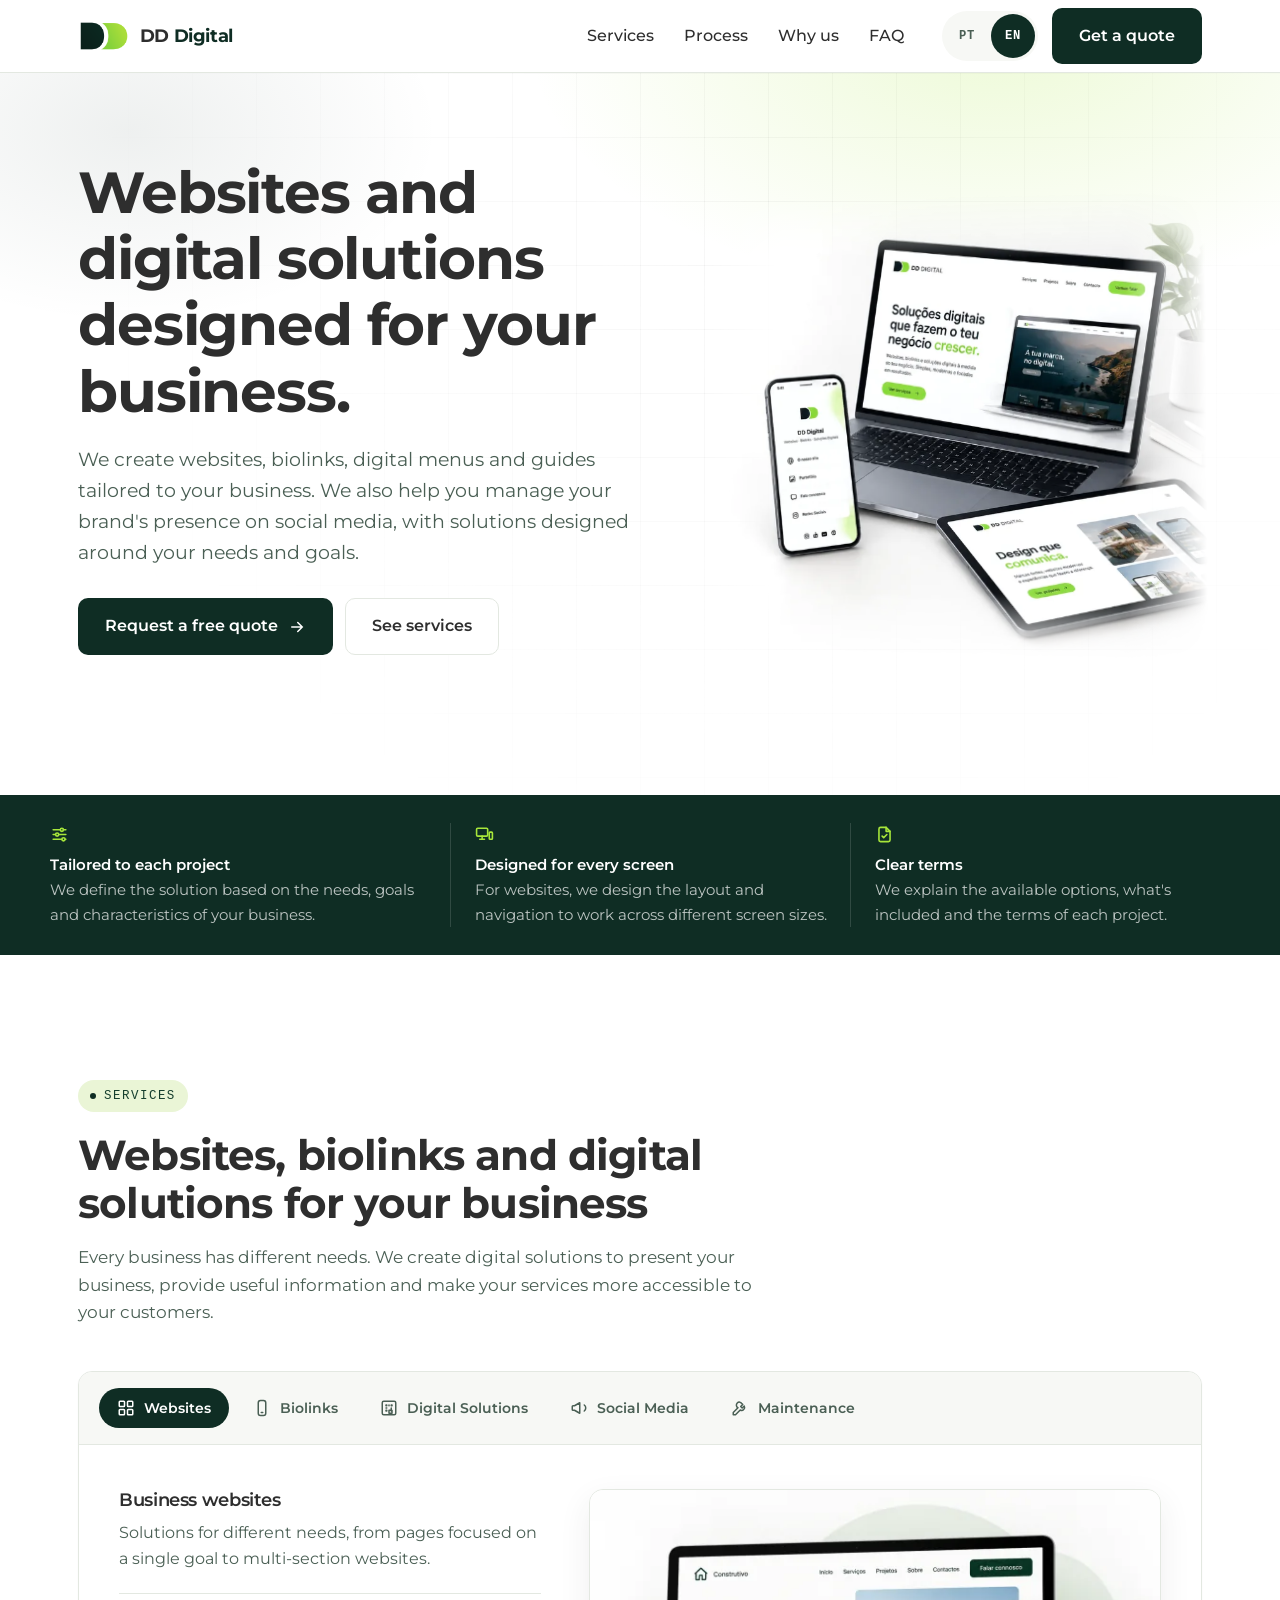
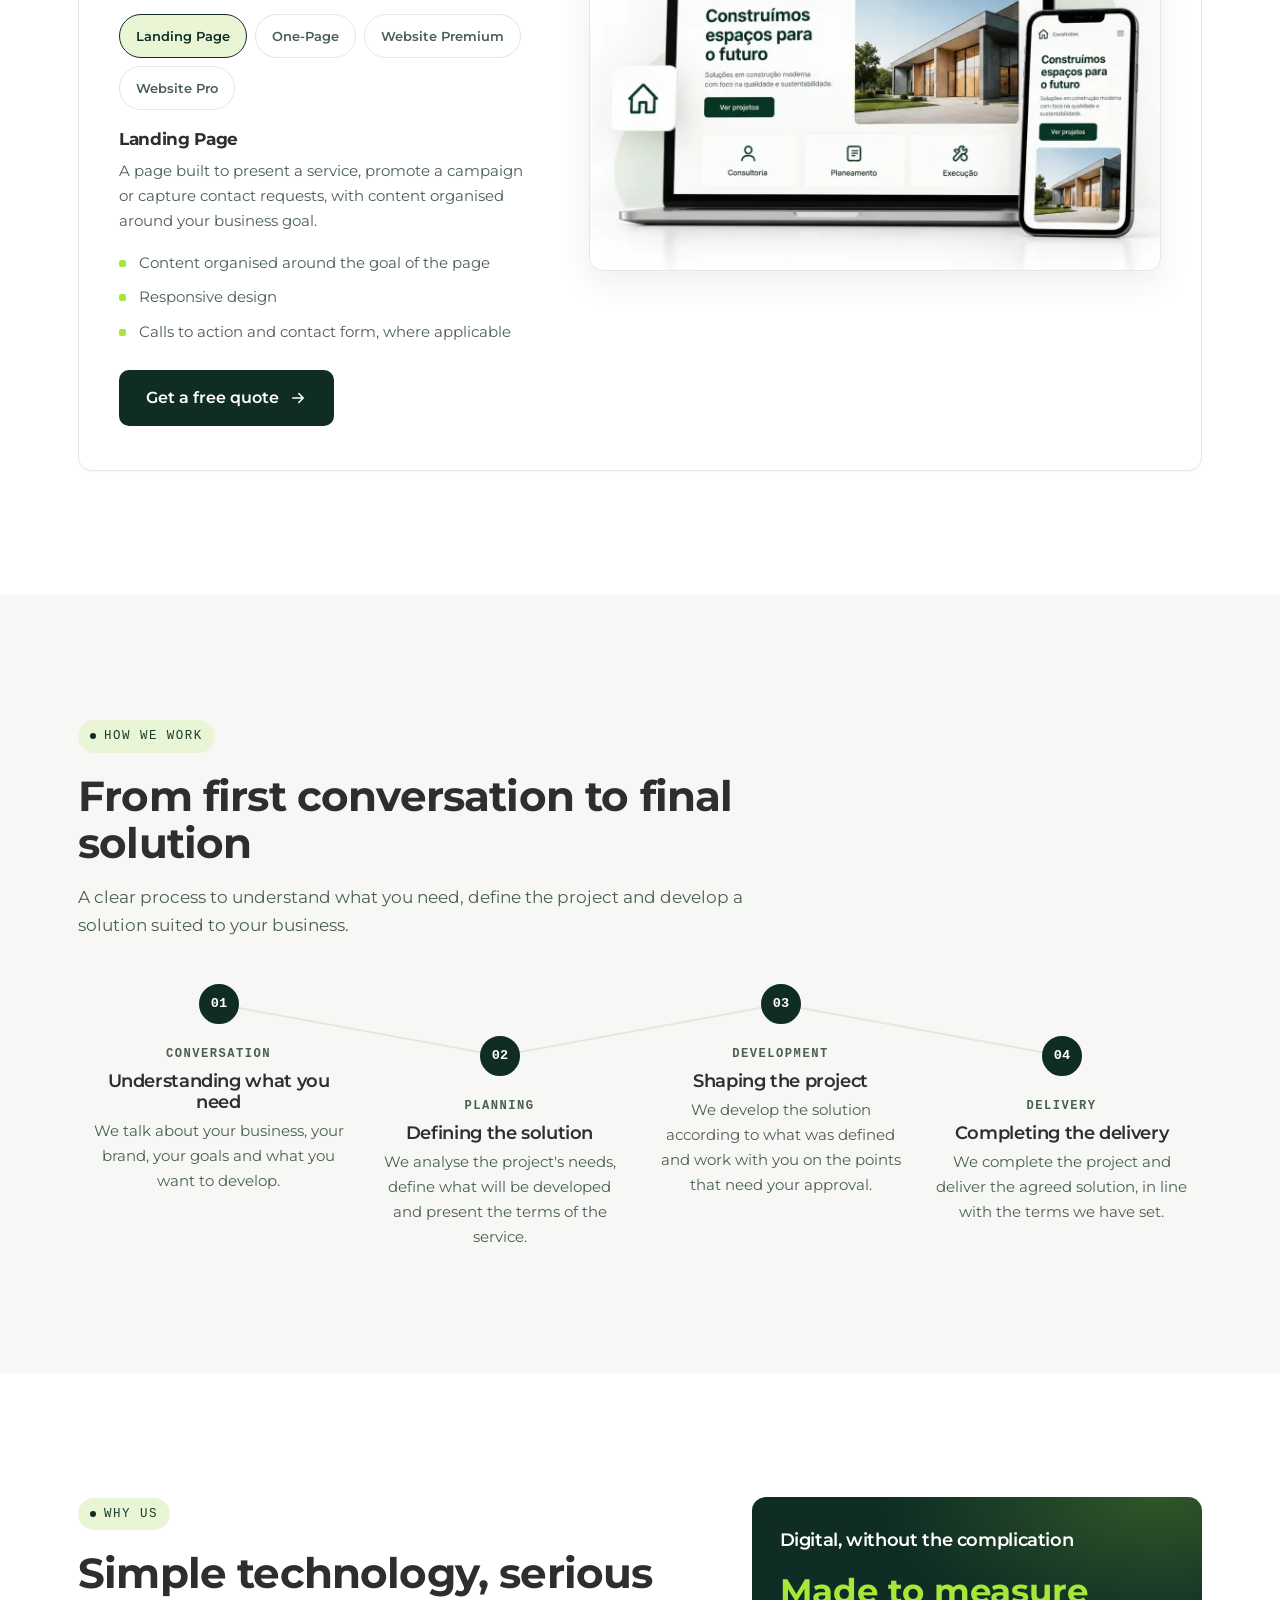
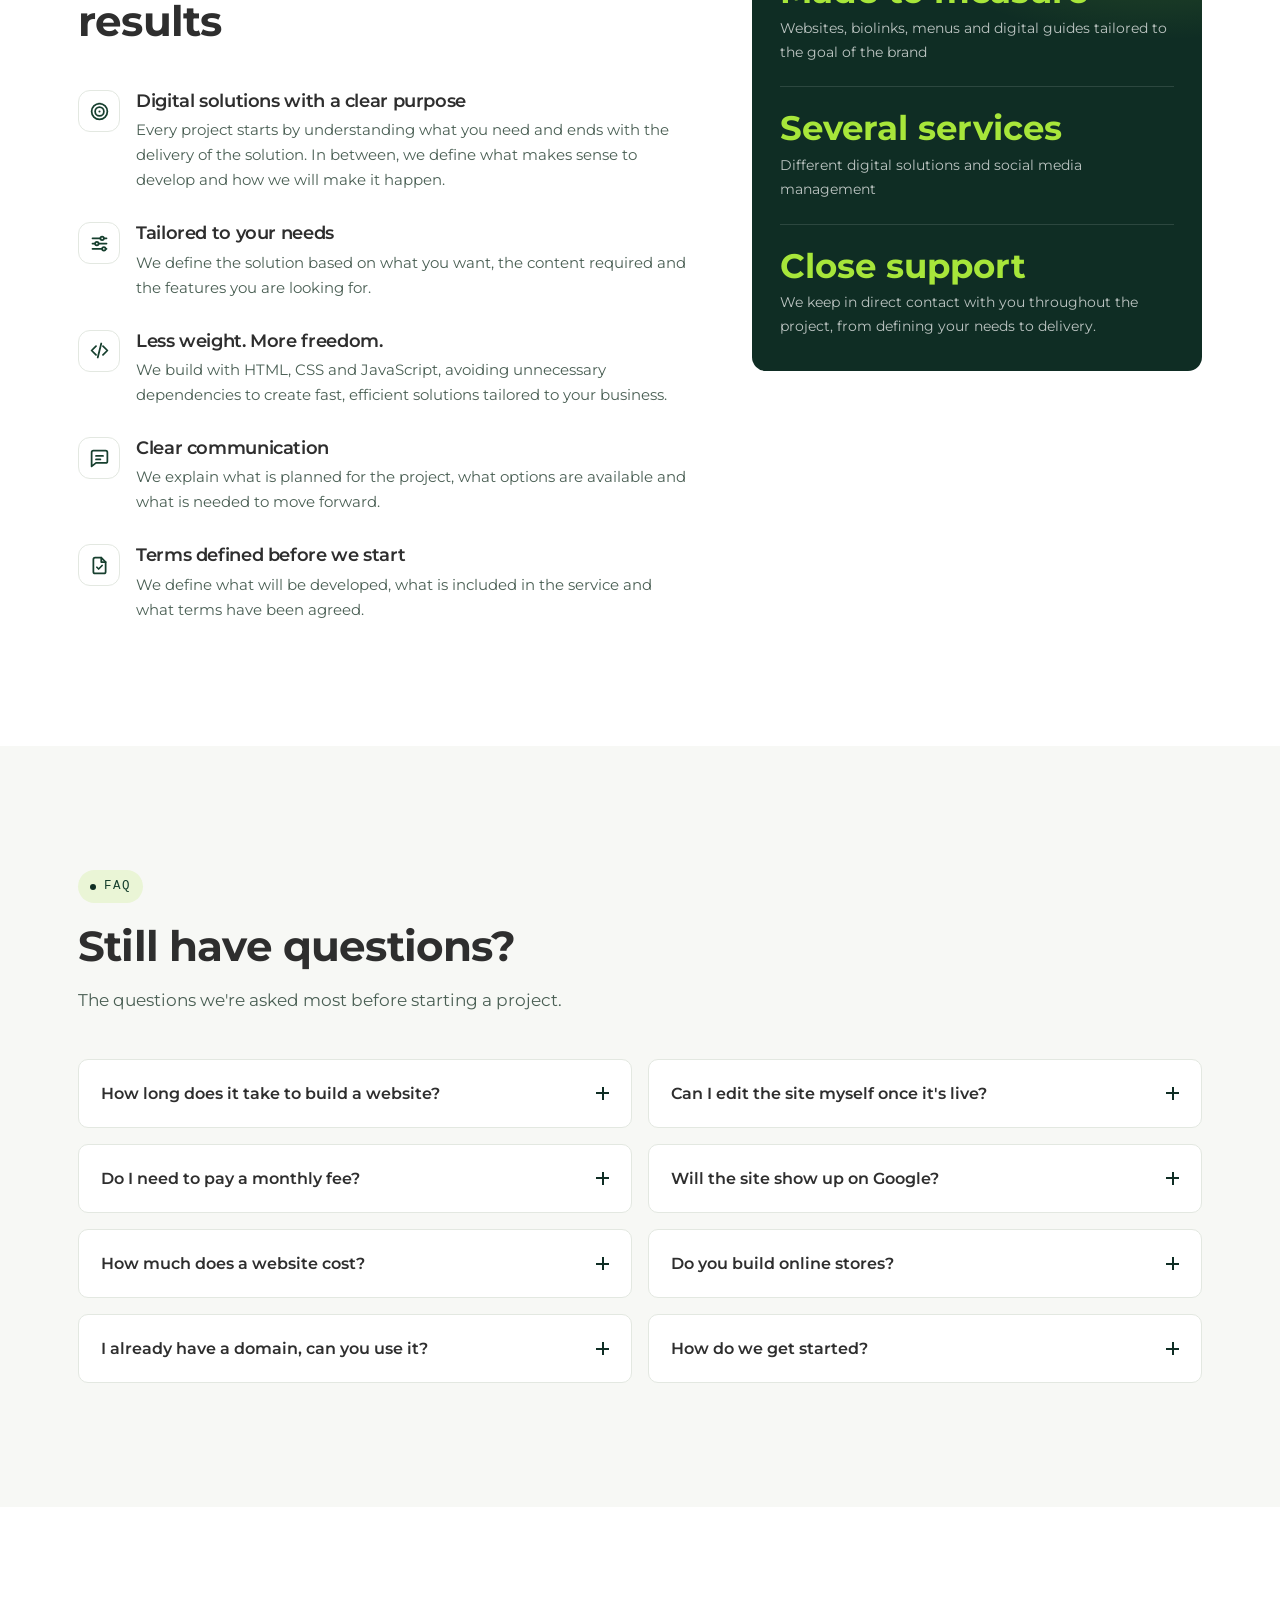
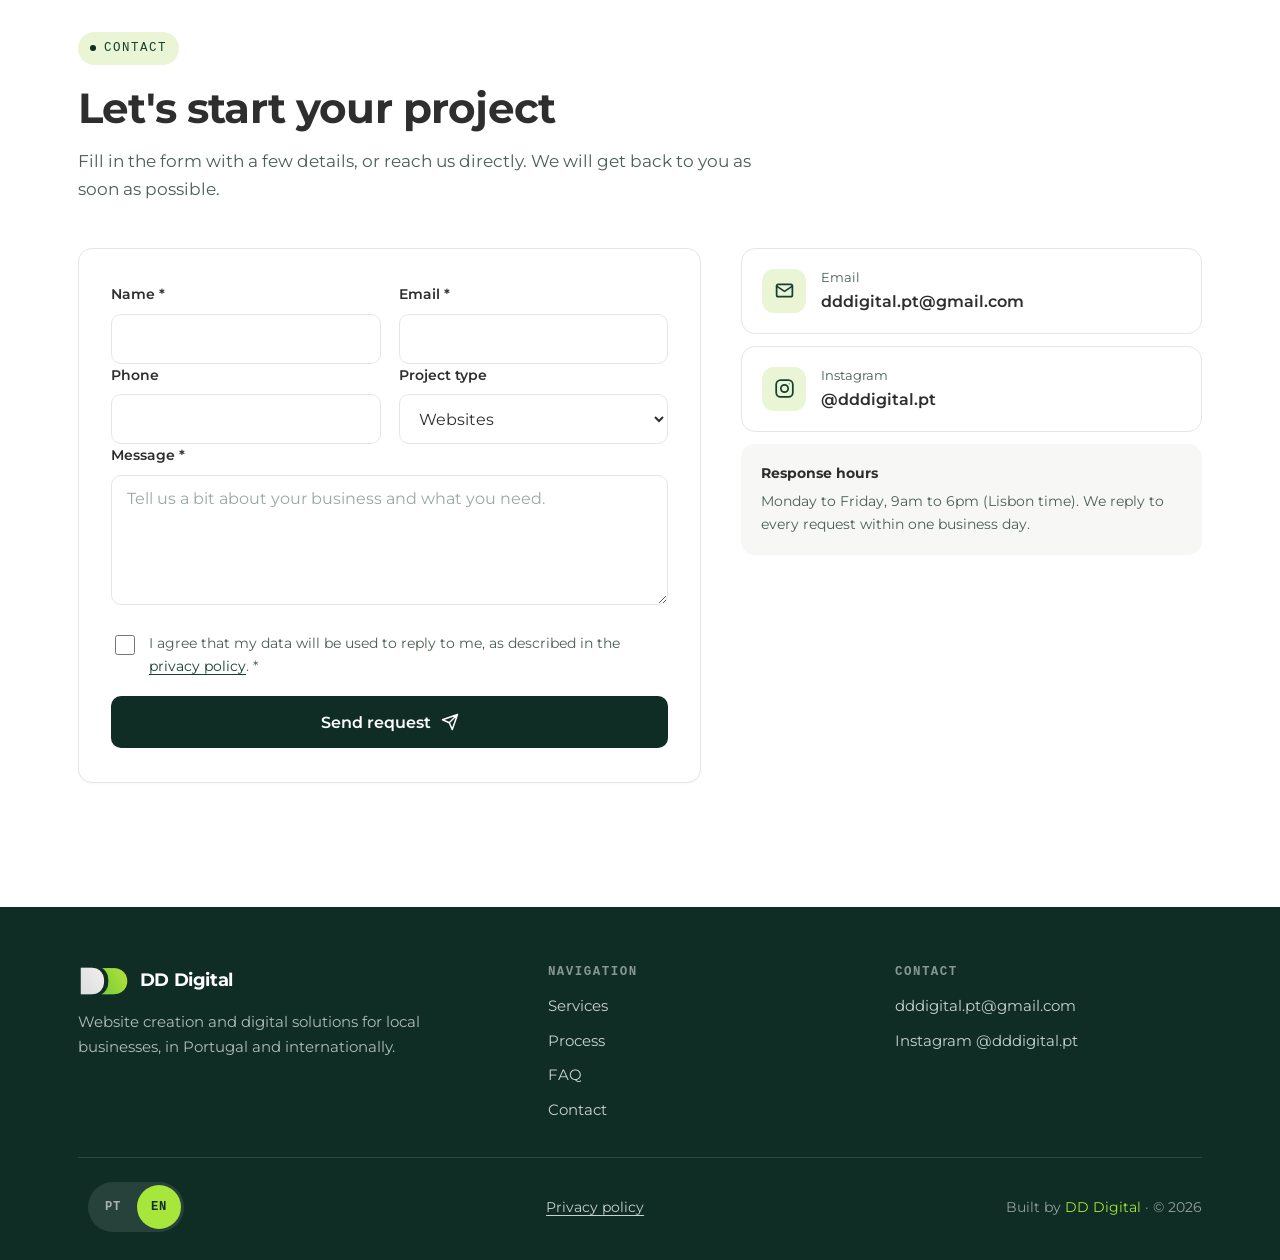
==== commit 324814ab: "Add files via upload" ====
--- a/en/index.html
+++ b/en/index.html
@@ -257,7 +257,7 @@
 
         <div class="servicos-painel">
           <!-- WEBSITES -->
-          <div class="painel-servico is-ativo" id="painel-sites" role="tabpanel" aria-labelledby="aba-sites" tabindex="0">
+          <div class="painel-servico painel-servico--foto-larga is-ativo" id="painel-sites" role="tabpanel" aria-labelledby="aba-sites" tabindex="0">
             <div class="painel-servico__texto">
               <h3>Business websites</h3>
               <p>Solutions for different needs, from pages focused on a single goal to multi-section websites.</p>
@@ -322,25 +322,16 @@
                 </a>
               </div>
             </div>
-            <div class="painel-servico__visual" aria-hidden="true">
-              <div class="maqueta">
-                <div class="maqueta__barra"><span></span><span></span><span></span></div>
-                <div class="maqueta__corpo">
-                  <span class="maqueta__icone">
-                    <svg viewBox="0 0 24 24" fill="none" stroke="currentColor" stroke-width="2" stroke-linecap="round" stroke-linejoin="round"><rect x="3" y="3" width="7" height="7" rx="1"/><rect x="14" y="3" width="7" height="7" rx="1"/><rect x="3" y="14" width="7" height="7" rx="1"/><rect x="14" y="14" width="7" height="7" rx="1"/></svg>
-                  </span>
-                  <span class="maqueta__linha maqueta__linha--larga"></span>
-                  <span class="maqueta__linha"></span>
-                  <span class="maqueta__linha maqueta__linha--curta"></span>
-                </div>
-              </div>
-              <span class="maqueta__cracha maqueta__cracha--1">✓</span>
-              <span class="maqueta__cracha maqueta__cracha--2">★</span>
-            </div>
+            <!-- Service images. To swap one, replace the file in img/ keeping the same name. The image changes with the selected tab (data-sub). -->
+            <figure class="painel-servico__visual painel-servico__visual--foto">
+              <img src="../img/servico-websites.webp" srcset="../img/servico-websites-600.webp 600w, ../img/servico-websites.webp 1100w"
+                   sizes="(min-width: 900px) 560px, 92vw" width="1100" height="733"
+                   alt="Construction company website shown on a laptop and a phone" loading="lazy" decoding="async" data-sub="sub-sites-landing sub-sites-onepage sub-sites-premium sub-sites-pro">
+            </figure>
           </div>
 
           <!-- BIOLINKS -->
-          <div class="painel-servico" id="painel-biolinks" role="tabpanel" aria-labelledby="aba-biolinks" tabindex="0" hidden>
+          <div class="painel-servico painel-servico--foto-larga" id="painel-biolinks" role="tabpanel" aria-labelledby="aba-biolinks" tabindex="0" hidden>
             <div class="painel-servico__texto">
               <h3>Biolinks</h3>
               <p>A page with links to your channels, services, contact details and other relevant content, customised to match your brand identity.</p>
@@ -354,25 +345,16 @@
                 <svg viewBox="0 0 24 24" fill="none" stroke="currentColor" stroke-width="2" stroke-linecap="round" aria-hidden="true"><path d="M5 12h14M13 6l6 6-6 6"/></svg>
               </a>
             </div>
-            <div class="painel-servico__visual" aria-hidden="true">
-              <div class="maqueta">
-                <div class="maqueta__barra"><span></span><span></span><span></span></div>
-                <div class="maqueta__corpo">
-                  <span class="maqueta__icone">
-                    <svg viewBox="0 0 24 24" fill="none" stroke="currentColor" stroke-width="2" stroke-linecap="round" stroke-linejoin="round"><rect x="7" y="2" width="10" height="20" rx="3"/><path d="M11 18h2"/></svg>
-                  </span>
-                  <span class="maqueta__linha maqueta__linha--larga"></span>
-                  <span class="maqueta__linha"></span>
-                  <span class="maqueta__linha maqueta__linha--curta"></span>
-                </div>
-              </div>
-              <span class="maqueta__cracha maqueta__cracha--1">✓</span>
-              <span class="maqueta__cracha maqueta__cracha--2">★</span>
-            </div>
+            <!-- Service images. To swap one, replace the file in img/ keeping the same name. The image changes with the selected tab (data-sub). -->
+            <figure class="painel-servico__visual painel-servico__visual--foto">
+              <img src="../img/servico-biolinks.webp" srcset="../img/servico-biolinks-600.webp 600w, ../img/servico-biolinks.webp 1100w"
+                   sizes="(min-width: 900px) 560px, 92vw" width="1100" height="733"
+                   alt="Biolink on a phone, with links to a website, services, menus and guides, contact details and social media" loading="lazy" decoding="async">
+            </figure>
           </div>
 
           <!-- DIGITAL SOLUTIONS -->
-          <div class="painel-servico" id="painel-solucoes" role="tabpanel" aria-labelledby="aba-solucoes" tabindex="0" hidden>
+          <div class="painel-servico painel-servico--foto-larga" id="painel-solucoes" role="tabpanel" aria-labelledby="aba-solucoes" tabindex="0" hidden>
             <div class="painel-servico__texto">
               <h3>Digital solutions</h3>
               <p>Offer digital menus and guides to your customers, with information organised and accessible online.</p>
@@ -411,11 +393,14 @@
               </div>
               <p class="sub-nota"><strong>Need another digital solution?</strong> <br> If you have another idea in mind, tell us what you need. We can assess with you the possibility of developing a solution suited to your project.</p>
             </div>
-            <!-- Service image. To swap it, replace the file in img/ keeping the same name: servico-ementas.webp -->
-            <figure class="painel-servico__visual painel-servico__visual--foto painel-servico__visual--vertical">
+            <!-- Service images. To swap one, replace the file in img/ keeping the same name. The image changes with the selected tab (data-sub). -->
+            <figure class="painel-servico__visual painel-servico__visual--foto">
               <img src="../img/servico-ementas.webp" srcset="../img/servico-ementas-560.webp 560w, ../img/servico-ementas.webp 1000w"
                    sizes="(min-width: 900px) 380px, 340px" width="1000" height="1200"
-                   alt="Digital menu on a phone, with dishes organised by category, and a QR code to open the menu" loading="lazy" decoding="async">
+                   alt="Digital menu on a phone, with dishes organised by category, and a QR code to open the menu" loading="lazy" decoding="async" class="img-vertical" data-sub="sub-solucoes-ementas">
+              <img src="../img/servico-guias.webp" srcset="../img/servico-guias-600.webp 600w, ../img/servico-guias.webp 1100w"
+                   sizes="(min-width: 900px) 560px, 92vw" width="1100" height="733"
+                   alt="Digital regional guide on a tablet and a phone, with sections such as itineraries, where to eat and where to stay" loading="lazy" decoding="async" data-sub="sub-solucoes-guias" hidden>
             </figure>
           </div>
 
--- a/css/style.css
+++ b/css/style.css
@@ -511,7 +511,7 @@
 .aba-botao__icone { display: inline-flex; flex-shrink: 0; }
 .aba-botao__icone svg { width: 18px; height: 18px; }
 
-/* Painel visível: texto de um lado, maqueta ilustrativa do outro */
+/* Painel visível: texto de um lado, imagem do serviço do outro */
 .servicos-painel { padding: 32px 24px; }
 
 .painel-servico {
@@ -602,57 +602,15 @@
 .sub-painel h4 { margin-bottom: 8px; font-size: 1.05rem; color: var(--tinta); }
 .sub-painel p { color: var(--cinza); font-size: .95rem; }
 
-/* Maqueta ilustrativa — uma pequena janela de "browser" com linhas
-   a sugerir conteúdo, para dar vida ao painel sem usar fotos de stock. */
-.painel-servico__visual { position: relative; display: none; }
-
-.maqueta {
-  background: var(--nevoa);
-  border: 1px solid var(--linha);
-  border-radius: var(--raio);
-  overflow: hidden;
-  box-shadow: var(--sombra-alta);
-}
-.maqueta__barra { display: flex; gap: 6px; padding: 12px 14px; background: var(--branco); border-bottom: 1px solid var(--linha); }
-.maqueta__barra span { width: 8px; height: 8px; border-radius: 50%; background: var(--linha); }
-
-.maqueta__corpo { padding: 32px 28px 36px; display: grid; justify-items: center; gap: 10px; }
-
-.maqueta__icone {
-  display: inline-flex;
-  align-items: center;
-  justify-content: center;
-  width: 56px; height: 56px;
-  border-radius: 14px;
-  background: var(--menta);
-  color: var(--verde-escuro);
-  margin-bottom: 8px;
-}
-.maqueta__icone svg { width: 28px; height: 28px; }
-
-.maqueta__linha { display: block; height: 9px; width: 70%; border-radius: 5px; background: var(--linha); }
-.maqueta__linha--larga { width: 85%; }
-.maqueta__linha--curta { width: 50%; }
-
-.maqueta__cracha {
-  position: absolute;
-  display: inline-flex;
-  align-items: center;
-  justify-content: center;
-  width: 38px; height: 38px;
-  border-radius: 12px;
-  font-size: 1rem;
-  box-shadow: var(--sombra-alta);
-}
-.maqueta__cracha--1 { top: -12px; right: 18px; background: var(--verde); color: var(--lima); }
-.maqueta__cracha--2 { bottom: 10px; left: -14px; background: var(--branco); color: var(--suave); border: 1px solid var(--linha); }
-
 /* Imagem real do serviço (em vez da maqueta). Aparece em todos os ecrãs:
    no telemóvel fica por cima do texto, no PC fica ao lado.
    Para trocar a imagem, substitui o ficheiro em img/ mantendo o nome. */
-.painel-servico__visual--foto { display: block; order: -1; margin: 0; }
+/* align-self: start -> a imagem fica sempre no topo e não "salta" quando o texto
+   ao lado muda de altura ao passar pelos separadores. */
+.painel-servico__visual--foto { display: block; order: -1; margin: 0; align-self: start; }
 .painel-servico__visual--foto img {
   display: block;
+  animation: painel-aparece .35s ease;
   width: 100%;
   height: auto;
   margin: 0 auto;
@@ -661,8 +619,9 @@
   border-radius: var(--raio);
   box-shadow: var(--sombra-alta);
 }
+.painel-servico__visual--foto img[hidden] { display: none; }
 /* Imagem vertical (ementas): não deixar crescer demasiado */
-.painel-servico__visual--vertical img { max-width: 340px; }
+.painel-servico__visual--foto img.img-vertical { max-width: 340px; }
 
 
 /* ===== 07. PROCESSO (CAMINHO) =============================
@@ -1113,7 +1072,7 @@
   .painel-servico__visual--foto { order: 0; }
   /* Imagens horizontais têm texto lá dentro: damos-lhes mais largura para se ler bem */
   .painel-servico--foto-larga { grid-template-columns: minmax(0, .85fr) minmax(0, 1.15fr); }
-  .painel-servico__visual--vertical img { max-width: 380px; }
+  .painel-servico__visual--foto img.img-vertical { max-width: 380px; }
 
   .porque { grid-template-columns: 1.15fr .85fr; gap: 64px; align-items: start; }
   .razoes { gap: 30px; }
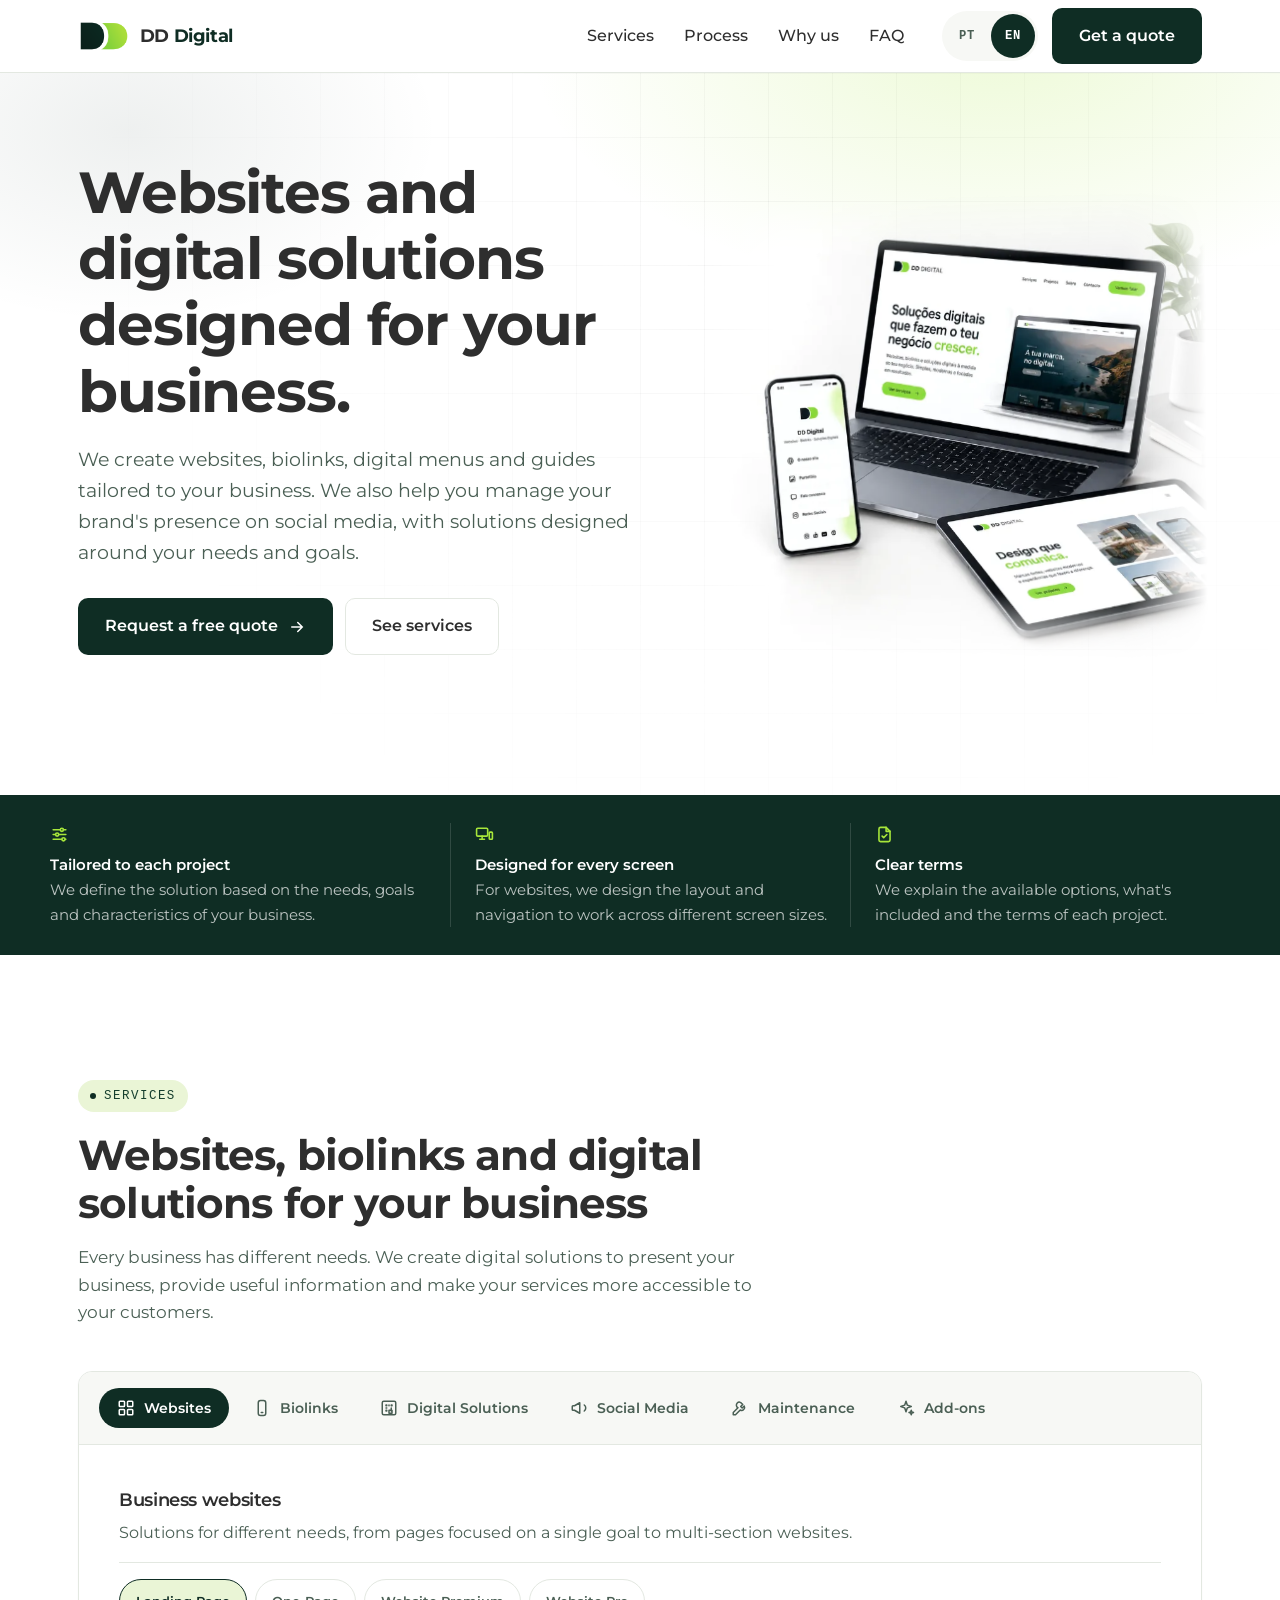
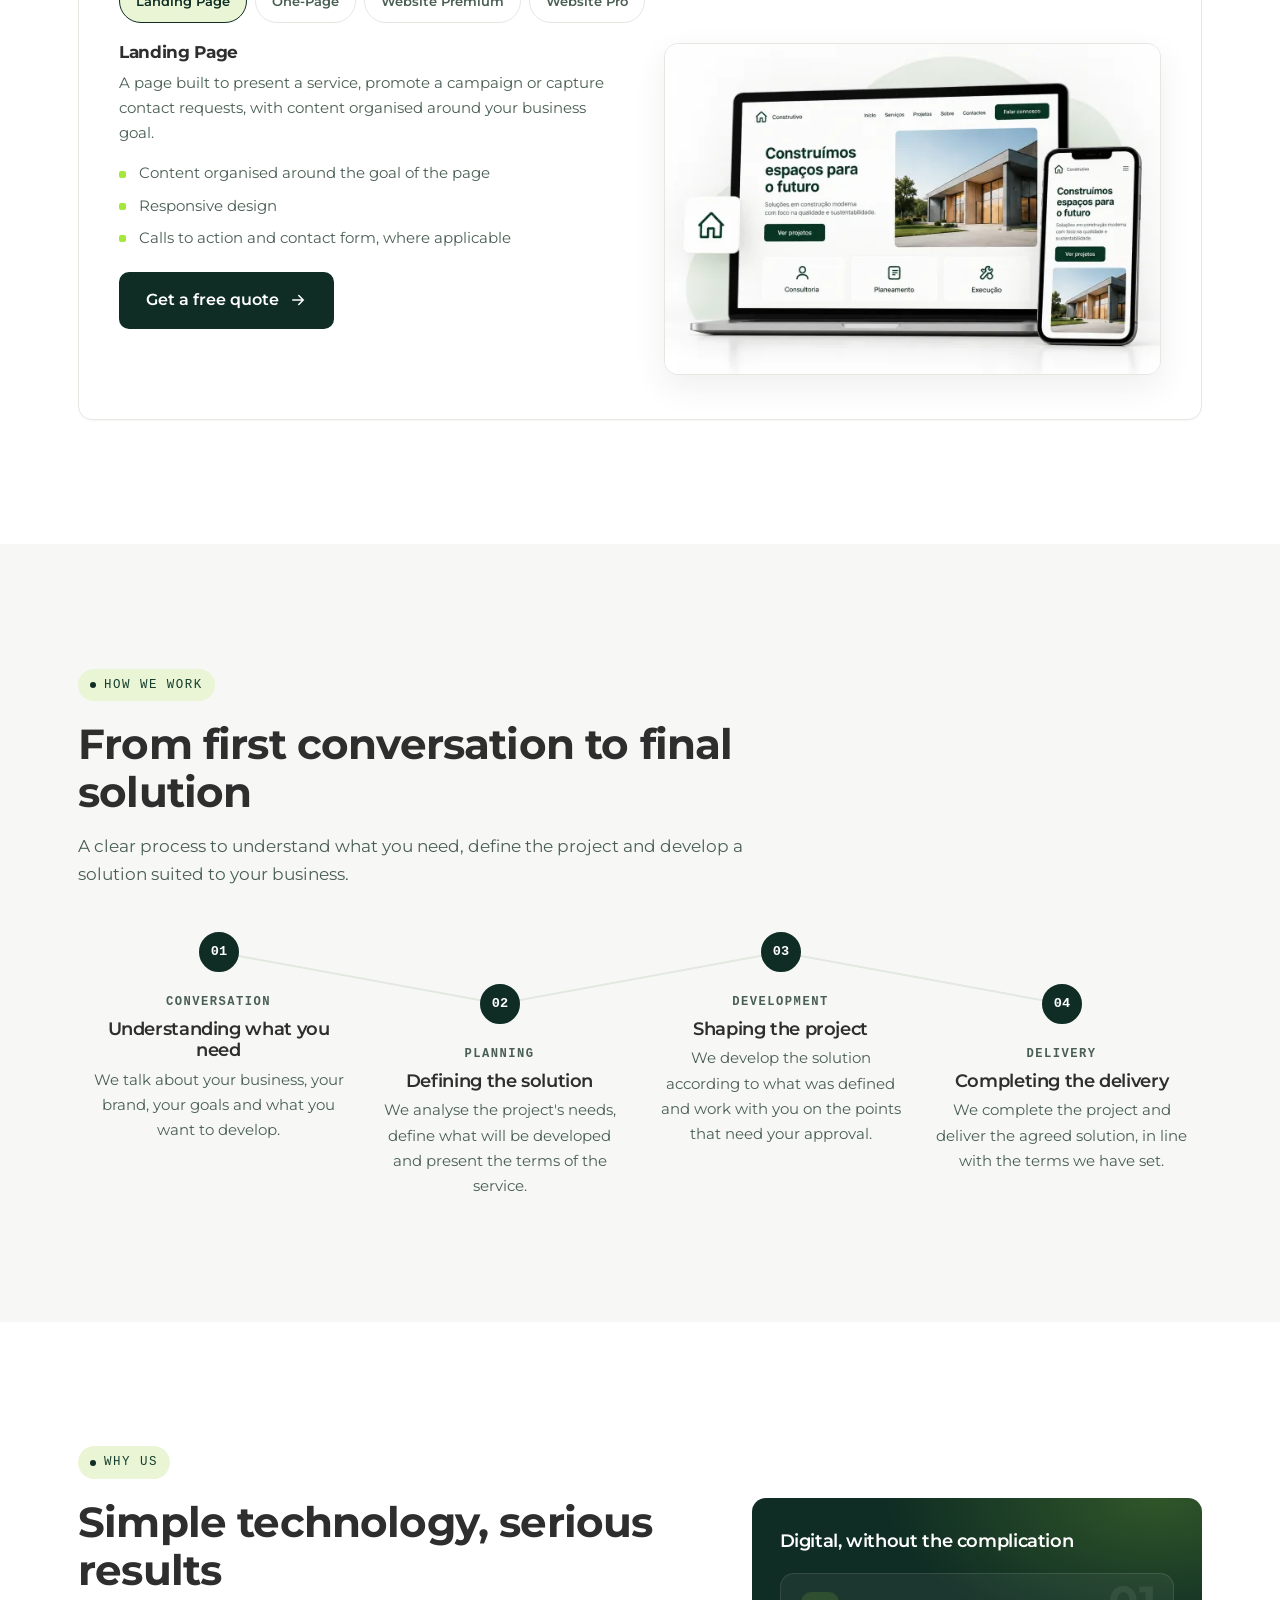
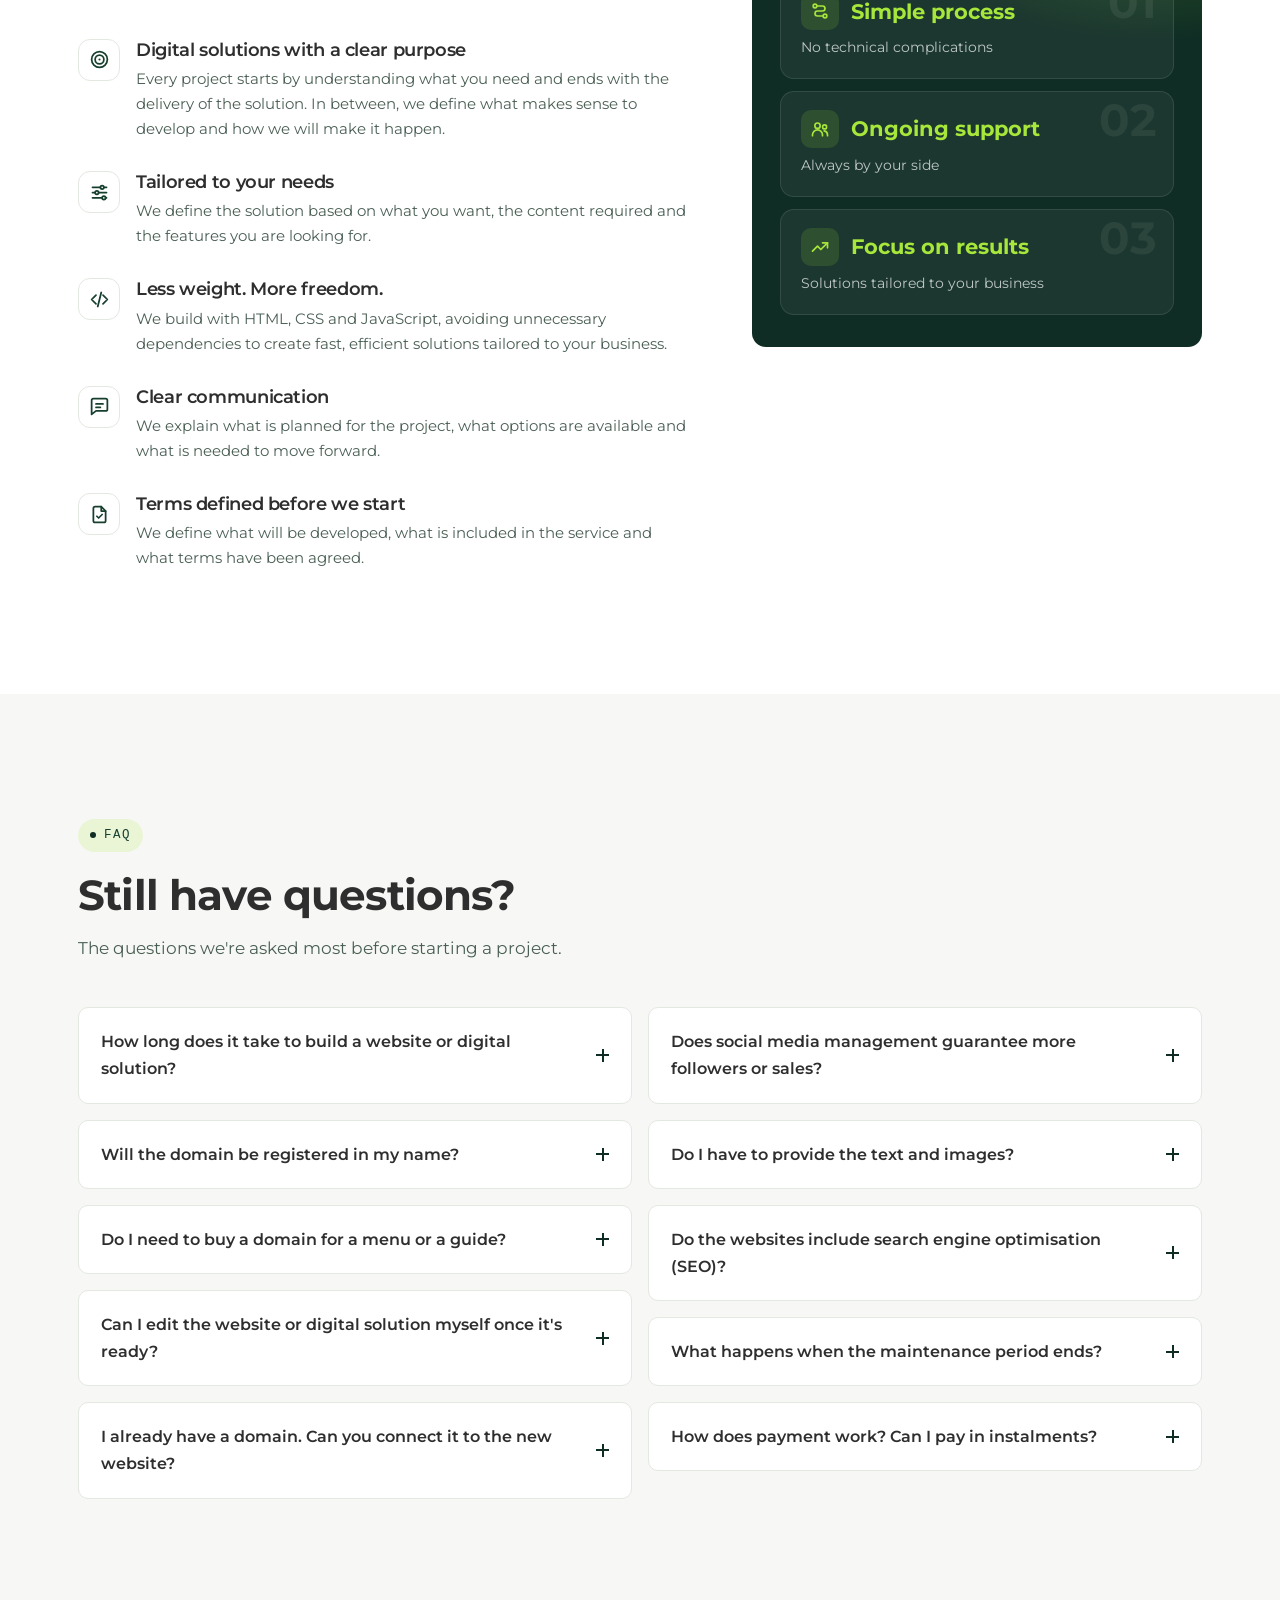
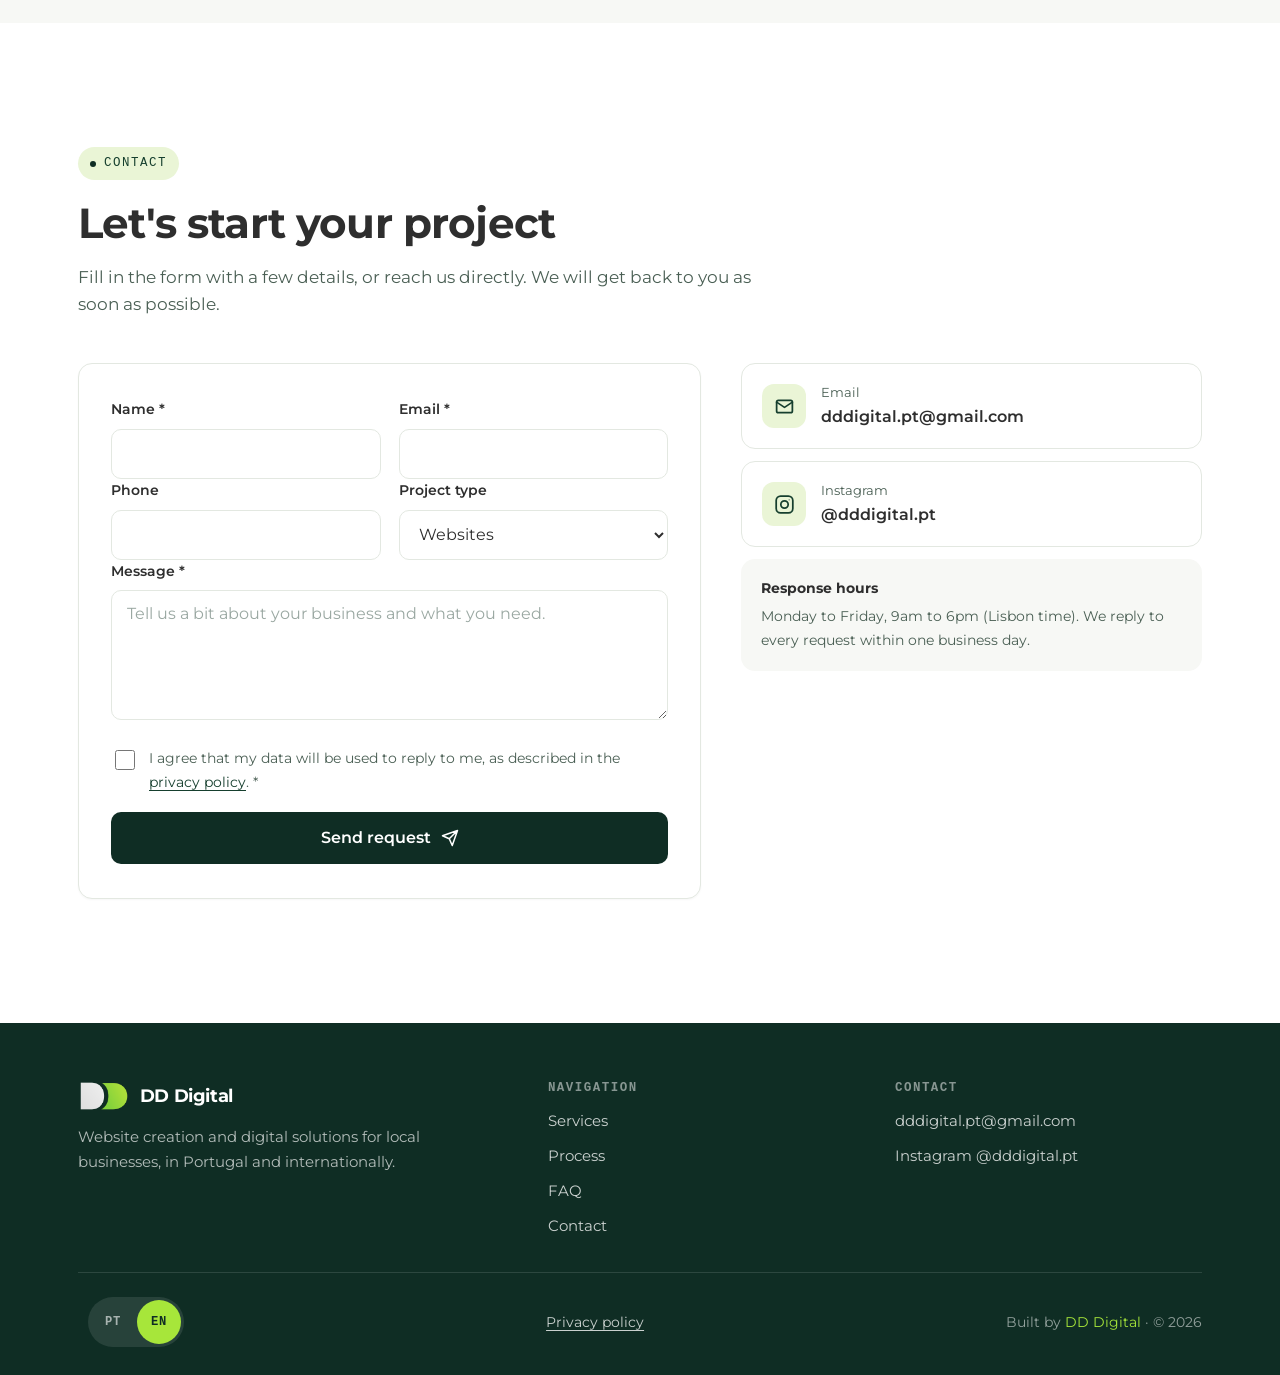
==== commit 96689f0f: "Add files via upload" ====
--- a/en/index.html
+++ b/en/index.html
@@ -76,6 +76,10 @@
       {
         "@type": "Offer",
         "itemOffered": { "@type": "Service", "name": "Website maintenance" }
+      },
+      {
+        "@type": "Offer",
+        "itemOffered": { "@type": "Service", "name": "Complementary services (photo and video shoots and editing, analytics and Google Tag Manager, Google Business Profile creation and management)" }
       }
     ]
   }
@@ -88,43 +92,53 @@
   "mainEntity": [
     {
       "@type": "Question",
-      "name": "How long does it take to build a website?",
-      "acceptedAnswer": { "@type": "Answer", "text": "A landing page or one-page site is typically ready within 1 to 2 weeks once we receive your final text and images. A multi-page site usually takes between 2 and 4 weeks." }
+      "name": "How long does it take to build a website or digital solution?",
+      "acceptedAnswer": { "@type": "Answer", "text": "It depends on the type and size of the project, the content required and the time needed for approval. Once we understand what you need, we'll give you a realistic timeline before moving forward." }
     },
     {
       "@type": "Question",
-      "name": "Do I need to pay a monthly fee?",
-      "acceptedAnswer": { "@type": "Answer", "text": "No. The project is a one-time payment, with no mandatory monthly fees, and we offer the first year of maintenance. Recurring costs only apply if you choose to continue with maintenance after that period, sign up for social media management, or get your own domain name." }
+      "name": "Will the domain be registered in my name?",
+      "acceptedAnswer": { "@type": "Answer", "text": "Yes. If you buy your own domain, it is registered in your name. You can use a domain you already own, or ask us to help you choose and register a new one." }
     },
     {
       "@type": "Question",
-      "name": "How much does a website cost?",
-      "acceptedAnswer": { "@type": "Answer", "text": "The price depends on the type of project and on what you need, so we don't work with fixed prices. Request a free quote, tell us what you have in mind and we'll present you with the terms of the service." }
+      "name": "Do I need to buy a domain for a menu or a guide?",
+      "acceptedAnswer": { "@type": "Answer", "text": "Not necessarily. You can use your own domain or an address associated with DD Digital, subject to the applicable terms and annual fee." }
     },
     {
       "@type": "Question",
-      "name": "I already have a domain, can you use it?",
-      "acceptedAnswer": { "@type": "Answer", "text": "Yes. We connect your existing domain to the new site. If you don't have one yet, we can help you choose and register one." }
+      "name": "Can I edit the website or digital solution myself once it's ready?",
+      "acceptedAnswer": { "@type": "Answer", "text": "Our solutions are custom-built and, at present, do not include a self-service editing area for clients. If you need to change text, images, opening hours, prices or other information, you can ask us to make those changes, in line with the terms of the service you've signed up for." }
     },
     {
       "@type": "Question",
-      "name": "Can I edit the site myself once it's live?",
-      "acceptedAnswer": { "@type": "Answer", "text": "Yes, for simple changes like text, photos, or opening hours. We deliver clearly commented code and explain, in plain language, where and how to edit it. For bigger changes, we're available." }
+      "name": "I already have a domain. Can you connect it to the new website?",
+      "acceptedAnswer": { "@type": "Answer", "text": "Yes. We can use your current domain and connect it to the new website, biolink or digital solution." }
     },
     {
       "@type": "Question",
-      "name": "Will the site show up on Google?",
-      "acceptedAnswer": { "@type": "Answer", "text": "Every site we build is already optimised for search engines: semantic structure, fast loading, well-organised text and structured data. That's the foundation of good SEO. Ranking well for competitive searches may need ongoing content work, which we can also support." }
+      "name": "Does social media management guarantee more followers or sales?",
+      "acceptedAnswer": { "@type": "Answer", "text": "No. Social media management helps develop your brand's presence and communication, but it does not guarantee an increase in followers, enquiries or sales. Results depend on several factors, including your sector, your audience, the content and engagement with your community." }
     },
     {
       "@type": "Question",
-      "name": "Do you build online stores?",
-      "acceptedAnswer": { "@type": "Answer", "text": "Our focus is institutional and presentation websites, without shopping carts or payment systems. If your business needs an online store, we're happy to discuss the right solution for you." }
+      "name": "Do I have to provide the text and images?",
+      "acceptedAnswer": { "@type": "Answer", "text": "Not necessarily! We can help you prepare the text and select images suited to your business. If you already have text, photographs or other materials, we can also include them in the project." }
     },
     {
       "@type": "Question",
-      "name": "How do we get started?",
-      "acceptedAnswer": { "@type": "Answer", "text": "Fill in the form or contact us by email or Instagram. We'll talk about your business, propose a visual direction and a timeline, and only move forward once everything is aligned." }
+      "name": "Do the websites include search engine optimisation (SEO)?",
+      "acceptedAnswer": { "@type": "Answer", "text": "Yes! Our websites are built with SEO best practice in mind, including an organised page structure, suitable titles and meta descriptions, and technical aspects that help search engines understand and index the content. The optimisation is adapted to the structure and characteristics of each project." }
+    },
+    {
+      "@type": "Question",
+      "name": "What happens when the maintenance period ends?",
+      "acceptedAnswer": { "@type": "Answer", "text": "At the end of the contracted period, you can renew maintenance to keep benefiting from our support, updates and the backups included in the plan. If you choose not to renew, the website can stay online as long as hosting and domain remain active, but it will no longer benefit from the maintenance services included in the plan." }
+    },
+    {
+      "@type": "Question",
+      "name": "How does payment work? Can I pay in instalments?",
+      "acceptedAnswer": { "@type": "Answer", "text": "To start the project, we ask for an initial payment of 50% of the total amount upon acceptance of the quote. The remaining 50% is paid on delivery of the project. If you'd prefer to split the payment differently, we can consider that, depending on the project and the agreed terms." }
     }
   ]
 }
@@ -253,11 +267,17 @@
             </span>
             Maintenance
           </button>
+          <button class="aba-botao" type="button" role="tab" id="aba-extras" aria-controls="painel-extras" aria-selected="false" tabindex="-1">
+            <span class="aba-botao__icone">
+              <svg viewBox="0 0 24 24" fill="none" stroke="currentColor" stroke-width="2" stroke-linecap="round" stroke-linejoin="round" aria-hidden="true"><path d="M12 3l1.8 5.2L19 10l-5.2 1.8L12 17l-1.8-5.2L5 10l5.2-1.8z"/><path d="M19 15l.8 2.2L22 18l-2.2.8L19 21l-.8-2.2L16 18l2.2-.8z"/></svg>
+            </span>
+            Add-ons
+          </button>
         </div>
 
         <div class="servicos-painel">
           <!-- WEBSITES -->
-          <div class="painel-servico painel-servico--foto-larga is-ativo" id="painel-sites" role="tabpanel" aria-labelledby="aba-sites" tabindex="0">
+          <div class="painel-servico painel-servico--foto-larga is-ativo painel-servico--abas" id="painel-sites" role="tabpanel" aria-labelledby="aba-sites" tabindex="0">
             <div class="painel-servico__texto">
               <h3>Business websites</h3>
               <p>Solutions for different needs, from pages focused on a single goal to multi-section websites.</p>
@@ -354,7 +374,7 @@
           </div>
 
           <!-- DIGITAL SOLUTIONS -->
-          <div class="painel-servico painel-servico--foto-larga" id="painel-solucoes" role="tabpanel" aria-labelledby="aba-solucoes" tabindex="0" hidden>
+          <div class="painel-servico painel-servico--foto-larga painel-servico--nota painel-servico--abas" id="painel-solucoes" role="tabpanel" aria-labelledby="aba-solucoes" tabindex="0" hidden>
             <div class="painel-servico__texto">
               <h3>Digital solutions</h3>
               <p>Offer digital menus and guides to your customers, with information organised and accessible online.</p>
@@ -391,7 +411,6 @@
                   <svg viewBox="0 0 24 24" fill="none" stroke="currentColor" stroke-width="2" stroke-linecap="round" aria-hidden="true"><path d="M5 12h14M13 6l6 6-6 6"/></svg>
                 </a>
               </div>
-              <p class="sub-nota"><strong>Need another digital solution?</strong> <br> If you have another idea in mind, tell us what you need. We can assess with you the possibility of developing a solution suited to your project.</p>
             </div>
             <!-- Service images. To swap one, replace the file in img/ keeping the same name. The image changes with the selected tab (data-sub). -->
             <figure class="painel-servico__visual painel-servico__visual--foto">
@@ -402,10 +421,11 @@
                    sizes="(min-width: 900px) 560px, 92vw" width="1100" height="733"
                    alt="Digital regional guide on a tablet and a phone, with sections such as itineraries, where to eat and where to stay" loading="lazy" decoding="async" data-sub="sub-solucoes-guias" hidden>
             </figure>
+            <p class="sub-nota"><strong>Need another digital solution?</strong> <br> If you have another idea in mind, tell us what you need. We can assess with you the possibility of developing a solution suited to your project.</p>
           </div>
 
           <!-- SOCIAL MEDIA -->
-          <div class="painel-servico painel-servico--foto-larga" id="painel-redes" role="tabpanel" aria-labelledby="aba-redes" tabindex="0" hidden>
+          <div class="painel-servico painel-servico--foto-larga painel-servico--abas" id="painel-redes" role="tabpanel" aria-labelledby="aba-redes" tabindex="0" hidden>
             <div class="painel-servico__texto">
               <h3>Social media management</h3>
               <p>Content and management to keep your social media active, without doing it all yourself.</p>
@@ -417,11 +437,12 @@
               </div>
               <div class="sub-painel is-ativo" id="subpainel-redes-lite" role="tabpanel" aria-labelledby="sub-redes-lite" tabindex="0">
                 <h4>Social Media Lite</h4>
-                <p>To keep your accounts active with no effort: regular posts and an organised content calendar.</p>
-                <ul class="servico__lista">
-                  <li>Regular posts</li>
-                  <li>Organised content calendar</li>
-                  <li>Ideal to get started</li>
+                <p>A practical solution to keep your brand active on social media, with consistent content and communication aligned with your business.</p>
+                <ul class="servico__lista">
+                  <li>4 posts per month for Instagram and Facebook.</li>
+                  <li>Copywriting and creative design adapted to the brand identity.</li>
+                  <li>Strategic planning and organisation of content.</li>
+                  <li>Monthly analysis of the main metrics, with a brief summary of performance.</li>
                 </ul>
                 <a href="#contact" class="btn btn--principal">
                   Get a free quote
@@ -430,11 +451,12 @@
               </div>
               <div class="sub-painel" id="subpainel-redes-premium" role="tabpanel" aria-labelledby="sub-redes-premium" tabindex="0" hidden>
                 <h4>Social Media Premium</h4>
-                <p>More posts per month and support creating visual content, for a stronger, more consistent presence.</p>
-                <ul class="servico__lista">
-                  <li>More posts per month</li>
-                  <li>Support creating visuals</li>
-                  <li>A look consistent with your brand</li>
+                <p>More consistency, more content and an analysis geared to understanding what works best with your audience.</p>
+                <ul class="servico__lista">
+                  <li>8 posts per month for Instagram and Facebook.</li>
+                  <li>Copywriting and creative design adapted to the brand identity.</li>
+                  <li>Strategic planning and organisation of content.</li>
+                  <li>Monthly analysis identifying the best-performing content, with suggestions for improvement.</li>
                 </ul>
                 <a href="#contact" class="btn btn--principal">
                   Get a free quote
@@ -443,11 +465,12 @@
               </div>
               <div class="sub-painel" id="subpainel-redes-pro" role="tabpanel" aria-labelledby="sub-redes-pro" tabindex="0" hidden>
                 <h4>Social Media Pro</h4>
-                <p>Full management of your social media: strategy, content and close follow-up.</p>
-                <ul class="servico__lista">
-                  <li>Content strategy</li>
-                  <li>Content creation and publishing</li>
-                  <li>Close follow-up</li>
+                <p>More comprehensive content management, with a higher posting frequency and an in-depth analysis to support future decisions.</p>
+                <ul class="servico__lista">
+                  <li>12 posts per month for Instagram and Facebook.</li>
+                  <li>Copywriting and creative design aligned with the brand's communication.</li>
+                  <li>Strategic planning and organisation of content.</li>
+                  <li>Detailed monthly analysis, comparison of progress and recommendations for the next planning cycle.</li>
                 </ul>
                 <a href="#contact" class="btn btn--principal">
                   Get a free quote
@@ -464,7 +487,7 @@
           </div>
 
           <!-- MAINTENANCE -->
-          <div class="painel-servico painel-servico--foto-larga" id="painel-manutencao" role="tabpanel" aria-labelledby="aba-manutencao" tabindex="0" hidden>
+          <div class="painel-servico painel-servico--foto-larga painel-servico--nota painel-servico--abas" id="painel-manutencao" role="tabpanel" aria-labelledby="aba-manutencao" tabindex="0" hidden>
             <div class="painel-servico__texto">
               <h3>Website maintenance</h3>
               <p>Once the site is live, we stay close — updates, fixes and small improvements.</p>
@@ -475,31 +498,31 @@
               </div>
               <div class="sub-painel is-ativo" id="subpainel-manutencao-semestral" role="tabpanel" aria-labelledby="sub-manutencao-semestral" tabindex="0">
                 <h4>Half-yearly</h4>
-                <p>Site review and updates every six months, to keep everything up to date.</p>
-                <ul class="servico__lista">
-                  <li>Guarantee that the site works for 6 months</li>
-                  <li>Monthly backup</li>
-                  <li>Content changes and updates</li>
-                </ul>
-                <a href="#contact" class="btn btn--principal">
-                  Get a free quote
-                  <svg viewBox="0 0 24 24" fill="none" stroke="currentColor" stroke-width="2" stroke-linecap="round" aria-hidden="true"><path d="M5 12h14M13 6l6 6-6 6"/></svg>
-                </a>
-                <p class="sub-nota"><strong>Note:</strong> Extensive and design-related changes, and the creation of new pages and sections, are not included. Available on request.</p>
+                <p>A follow-up plan with periodic reviews and small updates, to help keep your site up to date and suited to the needs of your business.</p>
+                <ul class="servico__lista">
+                  <li>Half-yearly review of the site and its main elements.</li>
+                  <li>Monthly backups, according to the technical conditions of the project.</li>
+                  <li>Small content changes.</li>
+                  <li>Follow-up for 6 months, with a check on the overall state of the site.</li>
+                </ul>
+                <a href="#contact" class="btn btn--principal">
+                  Get a free quote
+                  <svg viewBox="0 0 24 24" fill="none" stroke="currentColor" stroke-width="2" stroke-linecap="round" aria-hidden="true"><path d="M5 12h14M13 6l6 6-6 6"/></svg>
+                </a>
               </div>
               <div class="sub-painel" id="subpainel-manutencao-anual" role="tabpanel" aria-labelledby="sub-manutencao-anual" tabindex="0" hidden>
                 <h4>Yearly</h4>
-                <p>Ongoing support and updates throughout the year, so your site is always in good hands.</p>
-                <ul class="servico__lista">
-                  <li>Guarantee that the site works for 1 year</li>
-                  <li>Monthly backup</li>
-                  <li>Small improvements whenever they make sense</li>
-                </ul>
-                <a href="#contact" class="btn btn--principal">
-                  Get a free quote
-                  <svg viewBox="0 0 24 24" fill="none" stroke="currentColor" stroke-width="2" stroke-linecap="round" aria-hidden="true"><path d="M5 12h14M13 6l6 6-6 6"/></svg>
-                </a>
-                <p class="sub-nota"><strong>Note:</strong> Extensive and design-related changes, and the creation of new pages and sections, are not included. Available on request.</p>
+                <p>Continuous follow-up throughout the year, with reviews, content updates and small improvements adjusted to the needs of your business.</p>
+                <ul class="servico__lista">
+                  <li>Periodic reviews of the site throughout the year.</li>
+                  <li>Monthly backups, according to the technical conditions of the project.</li>
+                  <li>Small content changes.</li>
+                  <li>Follow-up for 12 months, with attention to the evolution and overall state of the site.</li>
+                </ul>
+                <a href="#contact" class="btn btn--principal">
+                  Get a free quote
+                  <svg viewBox="0 0 24 24" fill="none" stroke="currentColor" stroke-width="2" stroke-linecap="round" aria-hidden="true"><path d="M5 12h14M13 6l6 6-6 6"/></svg>
+                </a>
               </div>
             </div>
             <!-- Service image. To swap it, replace the file in img/ keeping the same name: servico-manutencao.webp -->
@@ -507,6 +530,30 @@
               <img src="../img/servico-manutencao.webp" srcset="../img/servico-manutencao-640.webp 640w, ../img/servico-manutencao.webp 1200w"
                    sizes="(min-width: 900px) 560px, 92vw" width="1200" height="600"
                    alt="Laptop showing the website maintenance checklist: updates, fixes, backups and monitoring" loading="lazy" decoding="async">
+            </figure>
+            <p class="sub-nota"><strong>Note:</strong> Extensive and design-related changes, and the creation of new pages and sections, are not included. Available on request.</p>
+          </div>
+
+          <!-- COMPLEMENTOS: por agora só uma lista simples; mais tarde pode ganhar detalhe -->
+          <div class="painel-servico painel-servico--foto-larga" id="painel-extras" role="tabpanel" aria-labelledby="aba-extras" tabindex="0" hidden>
+            <div class="painel-servico__texto">
+              <h3>Complementary services</h3>
+              <p>More than just building, we help optimise your digital presence with professional content, data tracking and management of your visibility on Google.</p>
+              <ul class="servico__lista">
+                <li>Photo and video shoots, with professional editing</li>
+                <li>Analytics / GTM <br> (setup and monthly follow-up)</li>
+                <li>Google Business Profile creation and management</li>
+              </ul>
+              <a href="#contact" class="btn btn--principal">
+                Get a free quote
+                <svg viewBox="0 0 24 24" fill="none" stroke="currentColor" stroke-width="2" stroke-linecap="round" aria-hidden="true"><path d="M5 12h14M13 6l6 6-6 6"/></svg>
+              </a>
+            </div>
+            <!-- Service image. To swap it, replace the file in img/ keeping the same name: servico-extras.webp -->
+            <figure class="painel-servico__visual painel-servico__visual--foto">
+              <img src="../img/servico-extras.webp" srcset="../img/servico-extras-600.webp 600w, ../img/servico-extras.webp 1100w"
+                   sizes="(min-width: 900px) 560px, 92vw" width="1100" height="734"
+                   alt="Camera, phones and laptop with an analytics dashboard, Google Analytics, Tag Manager and Google Maps icons, and five-star reviews" loading="lazy" decoding="async">
             </figure>
           </div>
         </div>
@@ -625,16 +672,16 @@
         <h3>Digital, without the complication</h3>
         <div class="numeros__lista">
           <div class="numeros__item">
-            <span class="numeros__valor">Made to measure</span>
-            <p>Websites, biolinks, menus and digital guides tailored to the goal of the brand</p>
+            <span class="numeros__valor"><span class="numeros__icone"><svg viewBox="0 0 24 24" fill="none" stroke="currentColor" stroke-width="2" stroke-linecap="round" stroke-linejoin="round" aria-hidden="true"><circle cx="6" cy="6" r="2.2"/><circle cx="18" cy="18" r="2.2"/><path d="M8.2 6H15a3 3 0 010 6H9a3 3 0 000 6h6.8"/></svg></span>Simple process</span>
+            <p>No technical complications</p>
           </div>
           <div class="numeros__item">
-            <span class="numeros__valor">Several services</span>
-            <p>Different digital solutions and social media management</p>
+            <span class="numeros__valor"><span class="numeros__icone"><svg viewBox="0 0 24 24" fill="none" stroke="currentColor" stroke-width="2" stroke-linecap="round" stroke-linejoin="round" aria-hidden="true"><circle cx="9" cy="8" r="3.2"/><path d="M3 20v-1a6 6 0 0112 0v1"/><circle cx="17.5" cy="9.5" r="2.4"/><path d="M17 14.2a5 5 0 014 4.8v1"/></svg></span>Ongoing support</span>
+            <p>Always by your side</p>
           </div>
           <div class="numeros__item">
-            <span class="numeros__valor">Close support</span>
-            <p>We keep in direct contact with you throughout the project, from defining your needs to delivery.</p>
+            <span class="numeros__valor"><span class="numeros__icone"><svg viewBox="0 0 24 24" fill="none" stroke="currentColor" stroke-width="2" stroke-linecap="round" stroke-linejoin="round" aria-hidden="true"><path d="M3 17l6-6 4 4 8-8"/><path d="M15 7h6v6"/></svg></span>Focus on results</span>
+            <p>Solutions tailored to your business</p>
           </div>
         </div>
       </div>
@@ -654,39 +701,47 @@
         <!-- Left column -->
         <div class="faq__coluna">
           <details>
-            <summary>How long does it take to build a website?</summary>
-            <div class="faq__resposta">A landing page or one-page site is typically ready within 1 to 2 weeks once we receive your final text and images. A multi-page site usually takes between 2 and 4 weeks.</div>
-          </details>
-          <details>
-            <summary>Do I need to pay a monthly fee?</summary>
-            <div class="faq__resposta">No. The project is a one-time payment, with no mandatory monthly fees, and we offer the first year of maintenance. Recurring costs only apply if you choose to continue with maintenance after that period, sign up for social media management, or get your own domain name.</div>
-          </details>
-          <details>
-            <summary>How much does a website cost?</summary>
-            <div class="faq__resposta">The price depends on the type of project and on what you need, so we don't work with fixed prices. Request a free quote, tell us what you have in mind and we'll present you with the terms of the service.</div>
-          </details>
-          <details>
-            <summary>I already have a domain, can you use it?</summary>
-            <div class="faq__resposta">Yes. We connect your existing domain to the new site. If you don't have one yet, we can help you choose and register one.</div>
+            <summary>How long does it take to build a website or digital solution?</summary>
+            <div class="faq__resposta">It depends on the type and size of the project, the content required and the time needed for approval. Once we understand what you need, we'll give you a realistic timeline before moving forward.</div>
+          </details>
+          <details>
+            <summary>Will the domain be registered in my name?</summary>
+            <div class="faq__resposta">Yes. If you buy your own domain, it is registered in your name. You can use a domain you already own, or ask us to help you choose and register a new one.</div>
+          </details>
+          <details>
+            <summary>Do I need to buy a domain for a menu or a guide?</summary>
+            <div class="faq__resposta">Not necessarily. You can use your own domain or an address associated with DD Digital, subject to the applicable terms and annual fee.</div>
+          </details>
+          <details>
+            <summary>Can I edit the website or digital solution myself once it's ready?</summary>
+            <div class="faq__resposta">Our solutions are custom-built and, at present, do not include a self-service editing area for clients. If you need to change text, images, opening hours, prices or other information, you can ask us to make those changes, in line with the terms of the service you've signed up for.</div>
+          </details>
+          <details>
+            <summary>I already have a domain. Can you connect it to the new website?</summary>
+            <div class="faq__resposta">Yes. We can use your current domain and connect it to the new website, biolink or digital solution.</div>
           </details>
         </div>
         <!-- Right column -->
         <div class="faq__coluna">
           <details>
-            <summary>Can I edit the site myself once it's live?</summary>
-            <div class="faq__resposta">Yes, for simple changes like text, photos, or opening hours. We deliver clearly commented code and explain, in plain language, where and how to edit it. For bigger changes, we're available.</div>
-          </details>
-          <details>
-            <summary>Will the site show up on Google?</summary>
-            <div class="faq__resposta">Every site we build is already optimised for search engines: semantic structure, fast loading, well-organised text and structured data. That's the foundation of good SEO. Ranking well for competitive searches may need ongoing content work, which we can also support.</div>
-          </details>
-          <details>
-            <summary>Do you build online stores?</summary>
-            <div class="faq__resposta">Our focus is institutional and presentation websites, without shopping carts or payment systems. If your business needs an online store, we're happy to discuss the right solution for you.</div>
-          </details>
-          <details>
-            <summary>How do we get started?</summary>
-            <div class="faq__resposta">Fill in the form or contact us by email or Instagram. We'll talk about your business, propose a visual direction and a timeline, and only move forward once everything is aligned.</div>
+            <summary>Does social media management guarantee more followers or sales?</summary>
+            <div class="faq__resposta">No. Social media management helps develop your brand's presence and communication, but it does not guarantee an increase in followers, enquiries or sales. Results depend on several factors, including your sector, your audience, the content and engagement with your community.</div>
+          </details>
+          <details>
+            <summary>Do I have to provide the text and images?</summary>
+            <div class="faq__resposta">Not necessarily! We can help you prepare the text and select images suited to your business. If you already have text, photographs or other materials, we can also include them in the project.</div>
+          </details>
+          <details>
+            <summary>Do the websites include search engine optimisation (SEO)?</summary>
+            <div class="faq__resposta">Yes! Our websites are built with SEO best practice in mind, including an organised page structure, suitable titles and meta descriptions, and technical aspects that help search engines understand and index the content. The optimisation is adapted to the structure and characteristics of each project.</div>
+          </details>
+          <details>
+            <summary>What happens when the maintenance period ends?</summary>
+            <div class="faq__resposta">At the end of the contracted period, you can renew maintenance to keep benefiting from our support, updates and the backups included in the plan. If you choose not to renew, the website can stay online as long as hosting and domain remain active, but it will no longer benefit from the maintenance services included in the plan.</div>
+          </details>
+          <details>
+            <summary>How does payment work? Can I pay in instalments?</summary>
+            <div class="faq__resposta">To start the project, we ask for an initial payment of 50% of the total amount upon acceptance of the quote. The remaining 50% is paid on delivery of the project. If you'd prefer to split the payment differently, we can consider that, depending on the project and the agreed terms.</div>
           </details>
         </div>
       </div>
@@ -741,6 +796,7 @@
                 <option>Digital Solutions</option>
                 <option>Social Media Management</option>
                 <option>Maintenance</option>
+                <option>Add-ons</option>
                 <option>Not sure yet</option>
               </select>
             </div>
--- a/css/style.css
+++ b/css/style.css
@@ -620,6 +620,33 @@
   box-shadow: var(--sombra-alta);
 }
 .painel-servico__visual--foto img[hidden] { display: none; }
+
+/* Cartão ilustrado do separador "Complementos" (enquanto não há fotografias reais) */
+.cartao-extra {
+  display: grid;
+  place-content: center;
+  justify-items: center;
+  gap: 18px;
+  aspect-ratio: 3 / 2;
+  border-radius: var(--raio);
+  background: var(--verde) radial-gradient(420px 260px at 90% 0%, rgba(167, 230, 58, .22), transparent 65%);
+  color: var(--lima);
+  box-shadow: var(--sombra-alta);
+  animation: painel-aparece .35s ease;
+}
+.cartao-extra[hidden] { display: none; }
+.cartao-extra svg { width: 84px; height: 84px; }
+.cartao-extra span {
+  font-family: var(--fonte-mono);
+  font-size: .85rem;
+  letter-spacing: .12em;
+  text-transform: uppercase;
+  color: rgba(255, 255, 255, .85);
+}
+
+/* Nota do serviço: fica por baixo da imagem no PC (aproveita o espaço livre)
+   e por baixo do texto no telemóvel. */
+.painel-servico--nota > .sub-nota { margin: 0; }
 /* Imagem vertical (ementas): não deixar crescer demasiado */
 .painel-servico__visual--foto img.img-vertical { max-width: 340px; }
 
@@ -727,9 +754,31 @@
   background-image: radial-gradient(420px 220px at 90% 0%, rgba(167, 230, 58, .22), transparent 65%);
 }
 .numeros h3 { color: var(--branco); margin-bottom: 22px; }
-.numeros__lista { display: grid; grid-template-columns: minmax(0, 1fr); gap: 22px; }
-.numeros__item { padding-bottom: 22px; border-bottom: 1px solid rgba(255, 255, 255, .12); }
-.numeros__item:last-child { padding-bottom: 0; border-bottom: 0; }
+.numeros__lista { display: grid; grid-template-columns: minmax(0, 1fr); gap: 12px; counter-reset: numero; }
+/* Cada item é um pequeno cartão translúcido, com um número grande e discreto ao fundo */
+.numeros__item {
+  position: relative;
+  padding: 18px 20px;
+  border: 1px solid rgba(255, 255, 255, .1);
+  border-radius: 14px;
+  background: rgba(255, 255, 255, .05);
+  counter-increment: numero;
+  overflow: hidden;
+  transition: border-color .25s, background-color .25s;
+}
+.numeros__item::after {
+  content: '0' counter(numero);
+  position: absolute;
+  right: 16px;
+  top: 6px;
+  font-family: var(--fonte-titulo);
+  font-size: 2.8rem;
+  font-weight: 700;
+  line-height: 1;
+  color: rgba(255, 255, 255, .07);
+  pointer-events: none;
+}
+.numeros__item:hover { border-color: rgba(167, 230, 58, .45); background: rgba(255, 255, 255, .08); }
 .numeros__valor {
   display: block;
   font-family: var(--fonte-titulo);
@@ -739,7 +788,21 @@
   line-height: 1.15;
   margin-bottom: 6px;
 }
-.numeros__item p { font-size: .9rem; color: rgba(255, 255, 255, .72); }
+/* Ícone pequeno junto ao título de cada item */
+.numeros__valor { display: flex; align-items: center; gap: 12px; font-size: 1.3rem; overflow-wrap: anywhere; }
+.numeros__icone {
+  flex: 0 0 auto;
+  display: inline-grid;
+  place-items: center;
+  width: 38px;
+  height: 38px;
+  border-radius: 10px;
+  background: rgba(167, 230, 58, .14);
+  color: var(--lima);
+}
+.numeros__icone svg { width: 20px; height: 20px; }
+.numeros__item p { font-size: .9rem; color: rgba(255, 255, 255, .72);
+}
 
 
 /* ===== 09. FAQ ===========================================
@@ -1073,9 +1136,40 @@
   /* Imagens horizontais têm texto lá dentro: damos-lhes mais largura para se ler bem */
   .painel-servico--foto-larga { grid-template-columns: minmax(0, .85fr) minmax(0, 1.15fr); }
   .painel-servico__visual--foto img.img-vertical { max-width: 380px; }
+  /* Painéis com nota: texto à esquerda (ocupa 2 linhas); imagem e nota empilhadas à direita */
+  .painel-servico--nota { grid-template-rows: auto 1fr; row-gap: 20px; }
+  .painel-servico--nota > .painel-servico__texto { grid-column: 1; grid-row: 1 / span 2; }
+  .painel-servico--nota > .painel-servico__visual { grid-column: 2; grid-row: 1; }
+  .painel-servico--nota > .sub-nota { grid-column: 2; grid-row: 2; align-self: start; }
+
+  /* Painéis com sub-separadores (Sites, Soluções Digitais, Redes Sociais, Manutenção):
+     título e introdução em cima, todos os sub-separadores numa só linha, e por baixo
+     o texto do subserviço lado a lado com a imagem (a imagem fica ao nível do título do subserviço).
+     "display: contents" faz com que os elementos do texto passem a ser células da grelha do painel. */
+  .painel-servico.painel-servico--abas {
+    grid-template-columns: minmax(0, 1fr) minmax(0, 1fr);
+    grid-template-rows: auto auto auto 1fr auto;
+    column-gap: 48px;
+    row-gap: 0;
+    align-items: start;
+  }
+  .painel-servico--abas > .painel-servico__texto { display: contents; }
+  .painel-servico--abas .painel-servico__texto > h3 { grid-column: 1 / -1; grid-row: 1; }
+  .painel-servico--abas .painel-servico__texto > p { grid-column: 1 / -1; grid-row: 2; margin-bottom: 0; }
+  .painel-servico--abas .sub-abas { grid-column: 1 / -1; grid-row: 3; margin: 16px 0 20px; padding-top: 16px; }
+  .painel-servico--abas .sub-painel { grid-column: 1; grid-row: 4; padding-top: 0; }
+  .painel-servico--abas > .painel-servico__visual { grid-column: 2; grid-row: 4; }
+  /* A nota ocupa a largura toda, no fundo do serviço */
+  .painel-servico.painel-servico--abas > .sub-nota { grid-column: 1 / -1; grid-row: 5; margin-top: 24px; }
+  .painel-servico--abas .servico__lista { margin: 14px 0 22px; gap: 8px; }
+  .painel-servico--abas .painel-servico__visual--foto img.img-vertical { max-width: 290px; }
 
   .porque { grid-template-columns: 1.15fr .85fr; gap: 64px; align-items: start; }
   .razoes { gap: 30px; }
+  /* Baixa a caixa verde para o topo ficar alinhado com o título (e não com a etiqueta "Porquê nós") */
+  .numeros { margin-top: 52.6px; }
+  /* A caixa acompanha o scroll enquanto se lêem as razões à esquerda */
+  .numeros { position: sticky; top: 104px; }
 
   /* Caminho na horizontal, em zigue-zague, para poupar espaço vertical */
   .caminho {
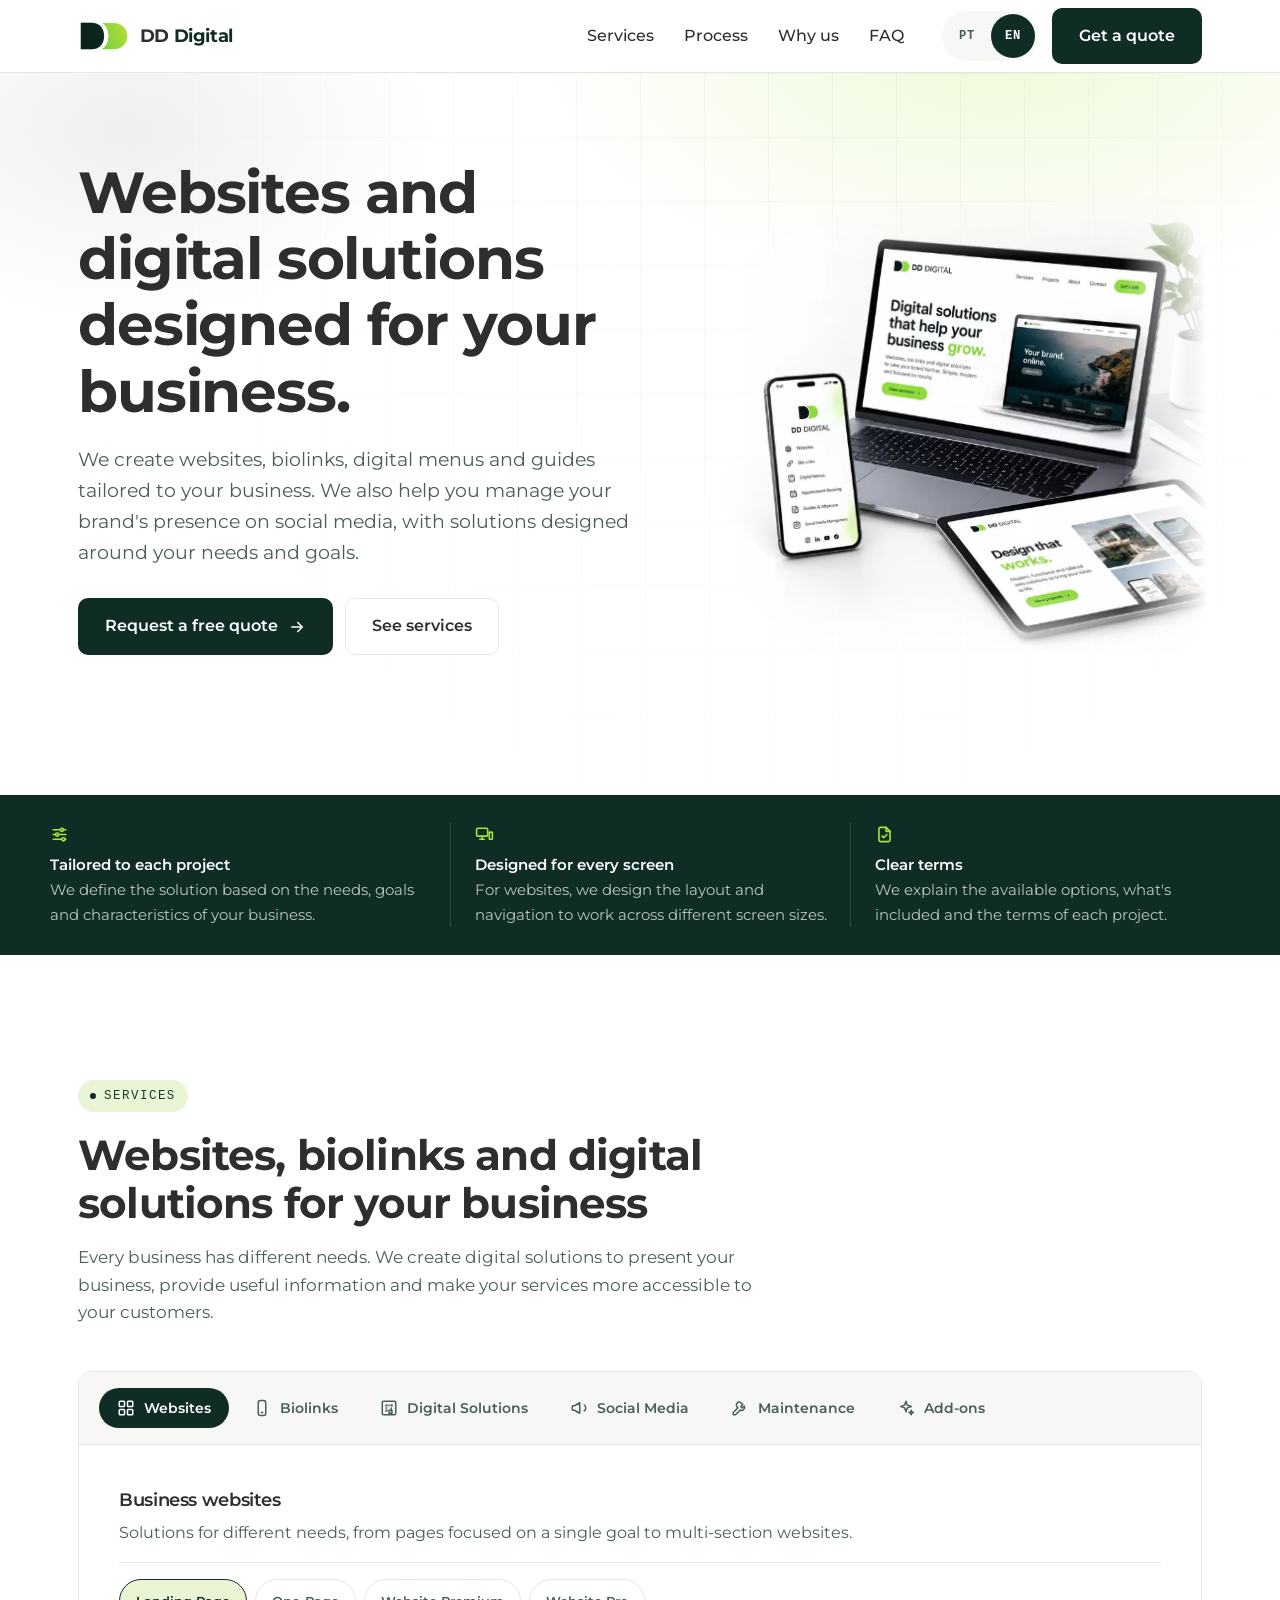
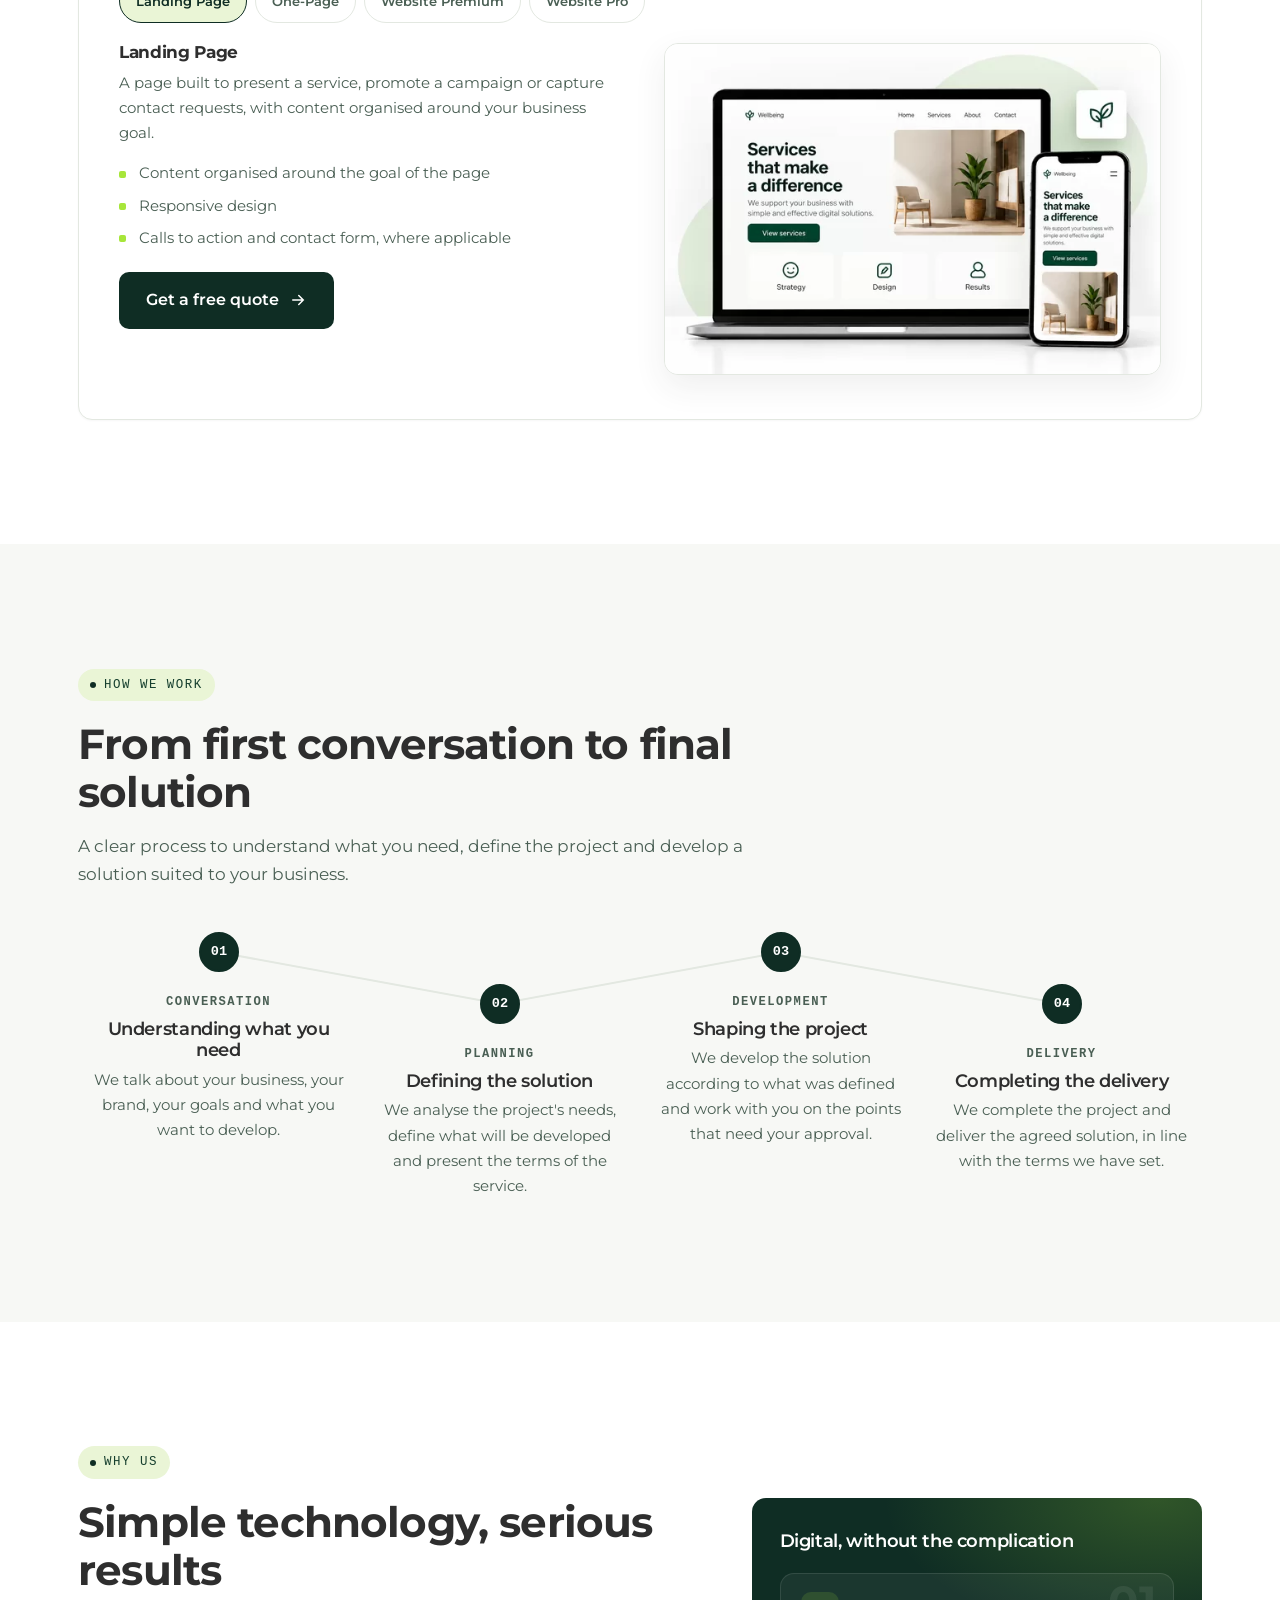
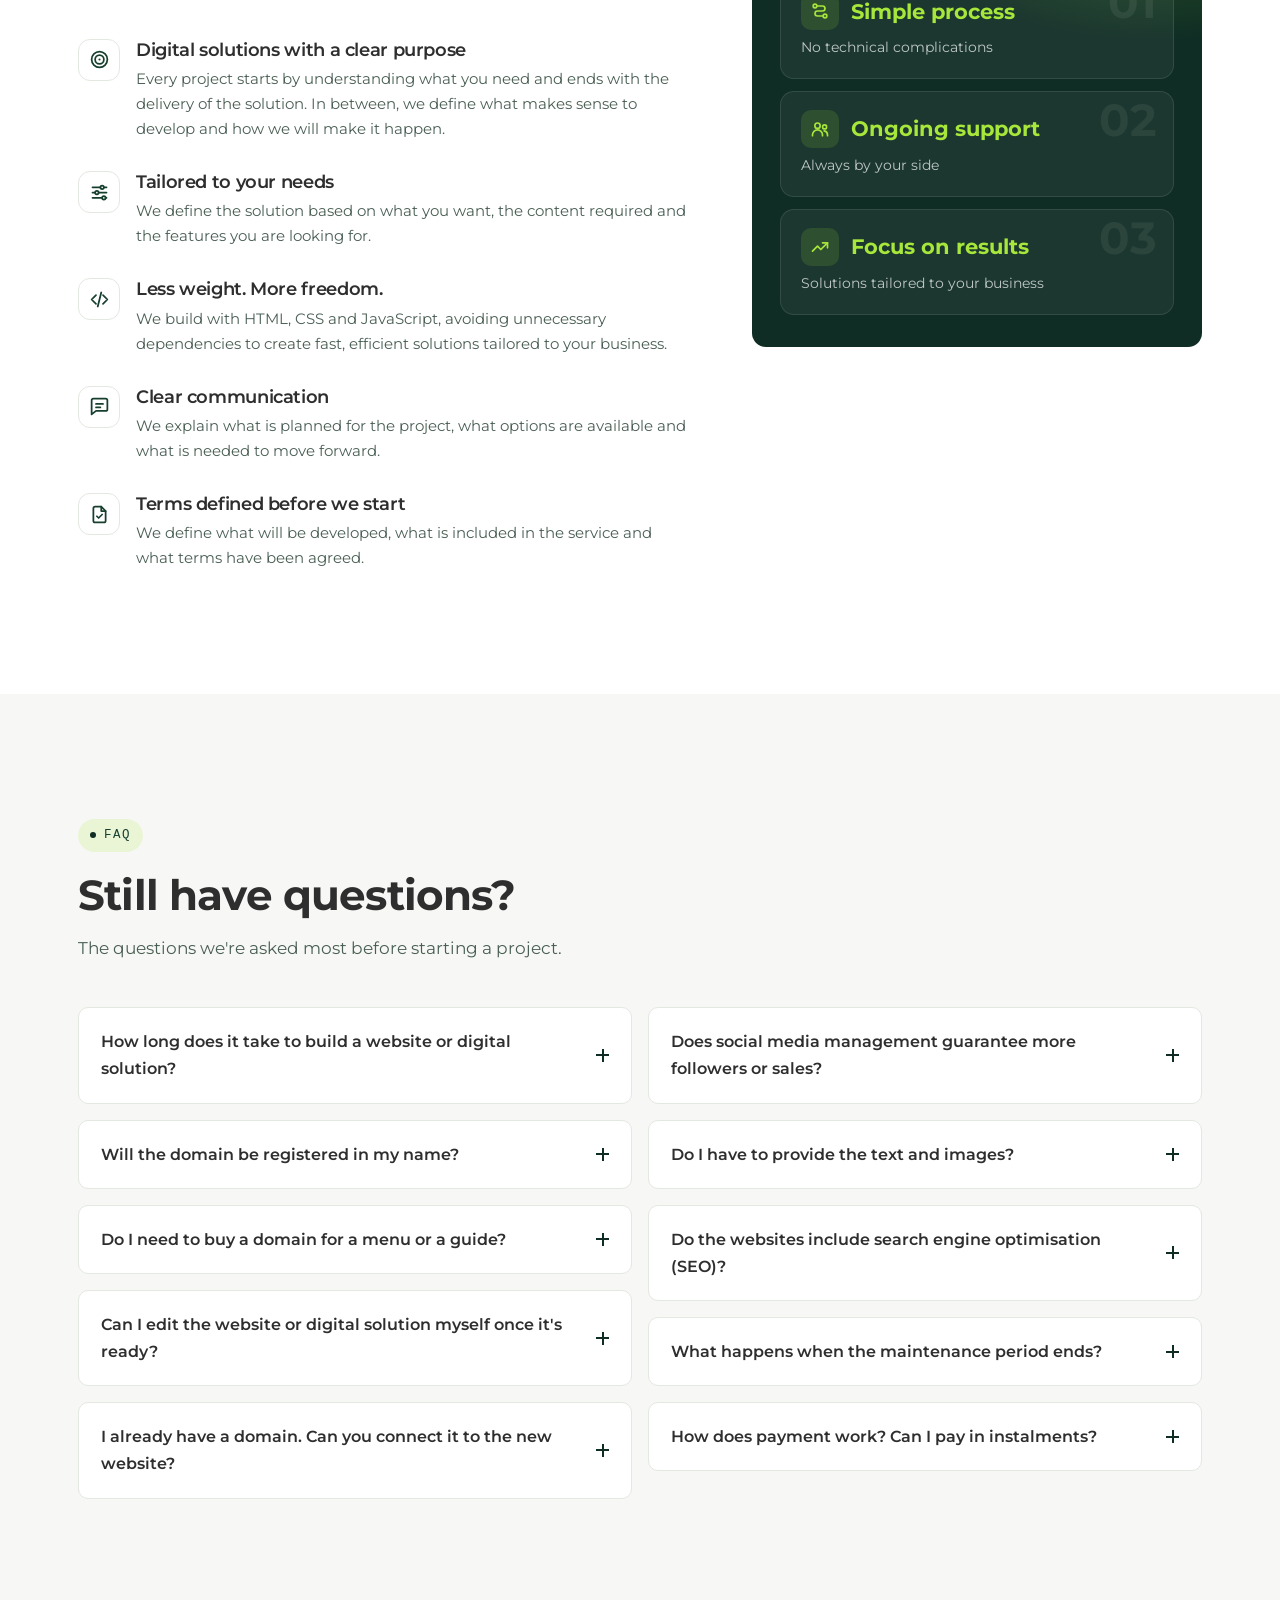
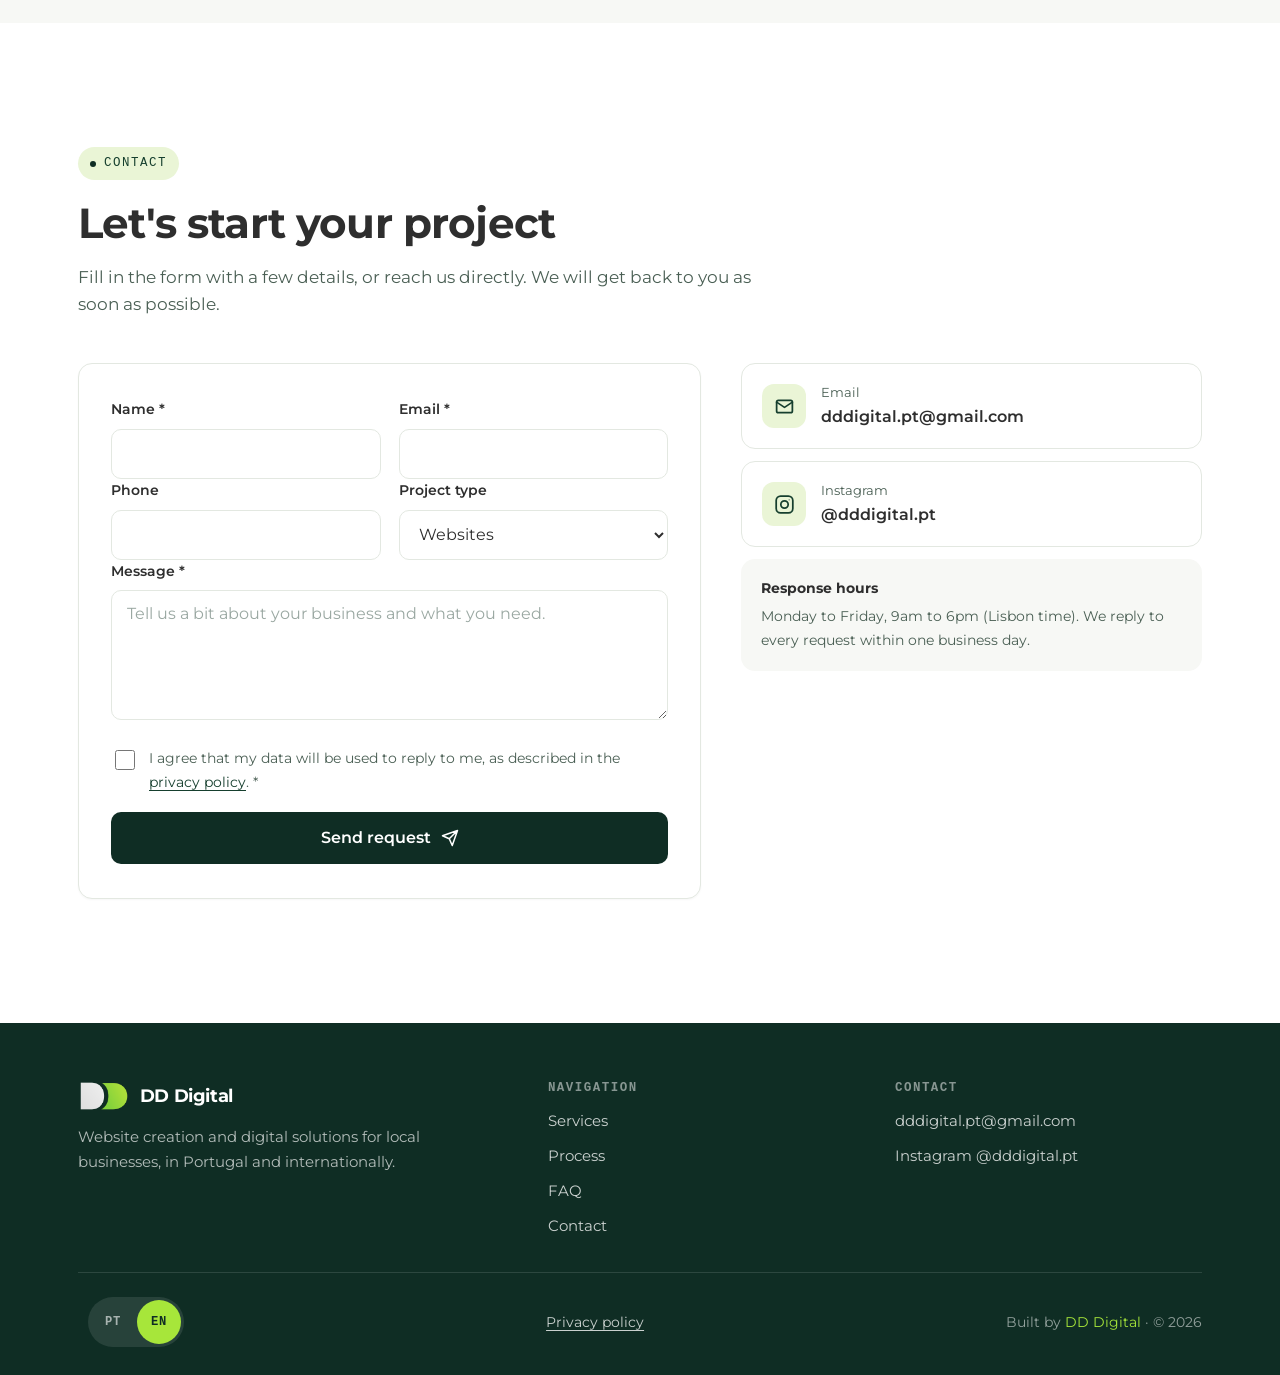
==== commit d5778db2: "imagens em ingles" ====
--- a/en/index.html
+++ b/en/index.html
@@ -25,14 +25,14 @@
 <meta property="og:title" content="Website Design &amp; Social Media Management | DD Digital">
 <meta property="og:description" content="Websites, biolinks, digital menus and social media management, tailored to your business. Request your free quote.">
 <meta property="og:url" content="https://dddigital.pt/en/">
-<meta property="og:image" content="https://dddigital.pt/img/og-image.png">
+<meta property="og:image" content="https://dddigital.pt/img/en/og-image.jpg">
 <meta property="og:image:alt" content="DD Digital — websites, biolinks and digital solutions for businesses">
 <meta property="og:image:width" content="1200">
 <meta property="og:image:height" content="630">
 <meta name="twitter:card" content="summary_large_image">
 <meta name="twitter:title" content="Website Design &amp; Social Media | DD Digital">
 <meta name="twitter:description" content="Websites, biolinks, digital menus and social media management for your business in Portugal.">
-<meta name="twitter:image" content="https://dddigital.pt/img/og-image.png">
+<meta name="twitter:image" content="https://dddigital.pt/img/en/og-image.jpg">
 <meta name="twitter:image:alt" content="DD Digital — websites, biolinks and digital solutions for businesses">
 
 <link rel="preload" href="../fonts/montserrat-var.woff2" as="font" type="font/woff2" crossorigin>
@@ -47,7 +47,7 @@
   "name": "DD Digital",
   "url": "https://dddigital.pt/",
   "logo": "https://dddigital.pt/img/logo.webp",
-  "image": "https://dddigital.pt/img/og-image.png",
+  "image": "https://dddigital.pt/img/en/og-image.jpg",
   "description": "Website creation, landing pages, biolinks, digital menus and guides, and social media management for local businesses in Portugal, with remote service also available to international clients.",
   "areaServed": [{ "@type": "Country", "name": "Portugal" }],
   "knowsLanguage": ["pt-PT", "en"],
@@ -196,10 +196,10 @@
       </div>
 
       <!-- Imagem do hero: desvanecida nas bordas (CSS) e com efeito parallax ao fazer scroll (js/main.js).
-           Para trocar a imagem, substitui hero.webp e hero-800.webp em img/ mantendo os nomes. -->
+           Para trocar a imagem, substitui hero.webp e hero-800.webp em img/en/ mantendo os nomes. -->
       <div class="surge hero__visual">
         <div class="hero__imagem" data-parallax>
-          <img src="../img/hero.webp" srcset="../img/hero-800.webp 800w, ../img/hero.webp 1106w"
+          <img src="../img/en/hero.webp" srcset="../img/en/hero-800.webp 800w, ../img/en/hero.webp 1106w"
                sizes="(min-width: 900px) 560px, 92vw" width="1106" height="1024"
                alt="DD Digital website, biolink and services page shown on a laptop, a phone and a tablet" fetchpriority="high" decoding="async">
         </div>
@@ -342,11 +342,11 @@
                 </a>
               </div>
             </div>
-            <!-- Service images. To swap one, replace the file in img/ keeping the same name. The image changes with the selected tab (data-sub). -->
+            <!-- Service images. To swap one, replace the file in img/en/ keeping the same name. The image changes with the selected tab (data-sub). -->
             <figure class="painel-servico__visual painel-servico__visual--foto">
-              <img src="../img/servico-websites.webp" srcset="../img/servico-websites-600.webp 600w, ../img/servico-websites.webp 1100w"
+              <img src="../img/en/servico-websites.webp" srcset="../img/en/servico-websites-600.webp 600w, ../img/en/servico-websites.webp 1100w"
                    sizes="(min-width: 900px) 560px, 92vw" width="1100" height="733"
-                   alt="Construction company website shown on a laptop and a phone" loading="lazy" decoding="async" data-sub="sub-sites-landing sub-sites-onepage sub-sites-premium sub-sites-pro">
+                   alt="Website for a wellbeing business shown on a laptop and a phone" loading="lazy" decoding="async" data-sub="sub-sites-landing sub-sites-onepage sub-sites-premium sub-sites-pro">
             </figure>
           </div>
 
@@ -365,9 +365,9 @@
                 <svg viewBox="0 0 24 24" fill="none" stroke="currentColor" stroke-width="2" stroke-linecap="round" aria-hidden="true"><path d="M5 12h14M13 6l6 6-6 6"/></svg>
               </a>
             </div>
-            <!-- Service images. To swap one, replace the file in img/ keeping the same name. The image changes with the selected tab (data-sub). -->
+            <!-- Service images. To swap one, replace the file in img/en/ keeping the same name. The image changes with the selected tab (data-sub). -->
             <figure class="painel-servico__visual painel-servico__visual--foto">
-              <img src="../img/servico-biolinks.webp" srcset="../img/servico-biolinks-600.webp 600w, ../img/servico-biolinks.webp 1100w"
+              <img src="../img/en/servico-biolinks.webp" srcset="../img/en/servico-biolinks-600.webp 600w, ../img/en/servico-biolinks.webp 1100w"
                    sizes="(min-width: 900px) 560px, 92vw" width="1100" height="733"
                    alt="Biolink on a phone, with links to a website, services, menus and guides, contact details and social media" loading="lazy" decoding="async">
             </figure>
@@ -412,12 +412,12 @@
                 </a>
               </div>
             </div>
-            <!-- Service images. To swap one, replace the file in img/ keeping the same name. The image changes with the selected tab (data-sub). -->
+            <!-- Service images. To swap one, replace the file in img/en/ keeping the same name. The image changes with the selected tab (data-sub). -->
             <figure class="painel-servico__visual painel-servico__visual--foto">
-              <img src="../img/servico-ementas.webp" srcset="../img/servico-ementas-560.webp 560w, ../img/servico-ementas.webp 1000w"
+              <img src="../img/en/servico-ementas.webp" srcset="../img/en/servico-ementas-560.webp 560w, ../img/en/servico-ementas.webp 1000w"
                    sizes="(min-width: 900px) 380px, 340px" width="1000" height="1200"
                    alt="Digital menu on a phone, with dishes organised by category, and a QR code to open the menu" loading="lazy" decoding="async" class="img-vertical" data-sub="sub-solucoes-ementas">
-              <img src="../img/servico-guias.webp" srcset="../img/servico-guias-600.webp 600w, ../img/servico-guias.webp 1100w"
+              <img src="../img/en/servico-guias.webp" srcset="../img/en/servico-guias-600.webp 600w, ../img/en/servico-guias.webp 1100w"
                    sizes="(min-width: 900px) 560px, 92vw" width="1100" height="733"
                    alt="Digital regional guide on a tablet and a phone, with sections such as itineraries, where to eat and where to stay" loading="lazy" decoding="async" data-sub="sub-solucoes-guias" hidden>
             </figure>
@@ -525,9 +525,9 @@
                 </a>
               </div>
             </div>
-            <!-- Service image. To swap it, replace the file in img/ keeping the same name: servico-manutencao.webp -->
+            <!-- Service image. To swap it, replace the file in img/en/ keeping the same name: servico-manutencao.webp -->
             <figure class="painel-servico__visual painel-servico__visual--foto">
-              <img src="../img/servico-manutencao.webp" srcset="../img/servico-manutencao-640.webp 640w, ../img/servico-manutencao.webp 1200w"
+              <img src="../img/en/servico-manutencao.webp" srcset="../img/en/servico-manutencao-640.webp 640w, ../img/en/servico-manutencao.webp 1200w"
                    sizes="(min-width: 900px) 560px, 92vw" width="1200" height="600"
                    alt="Laptop showing the website maintenance checklist: updates, fixes, backups and monitoring" loading="lazy" decoding="async">
             </figure>
